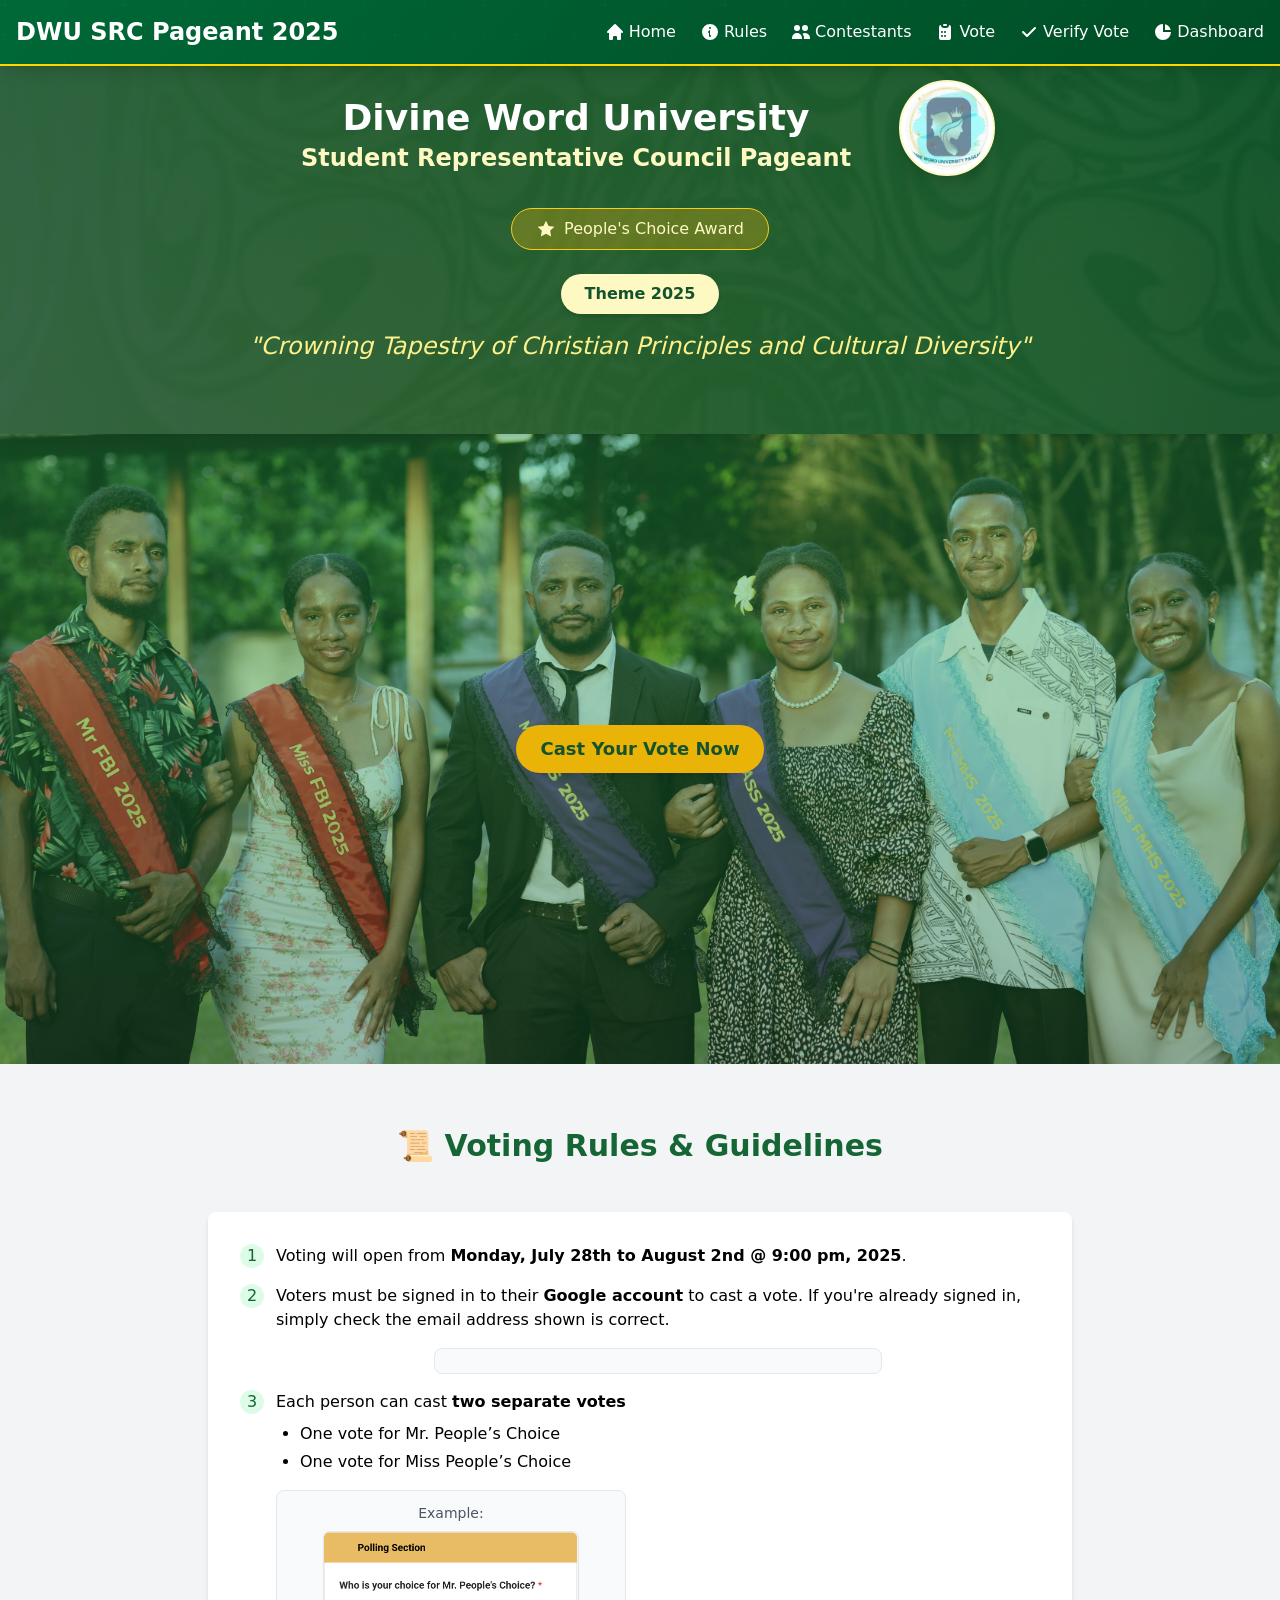
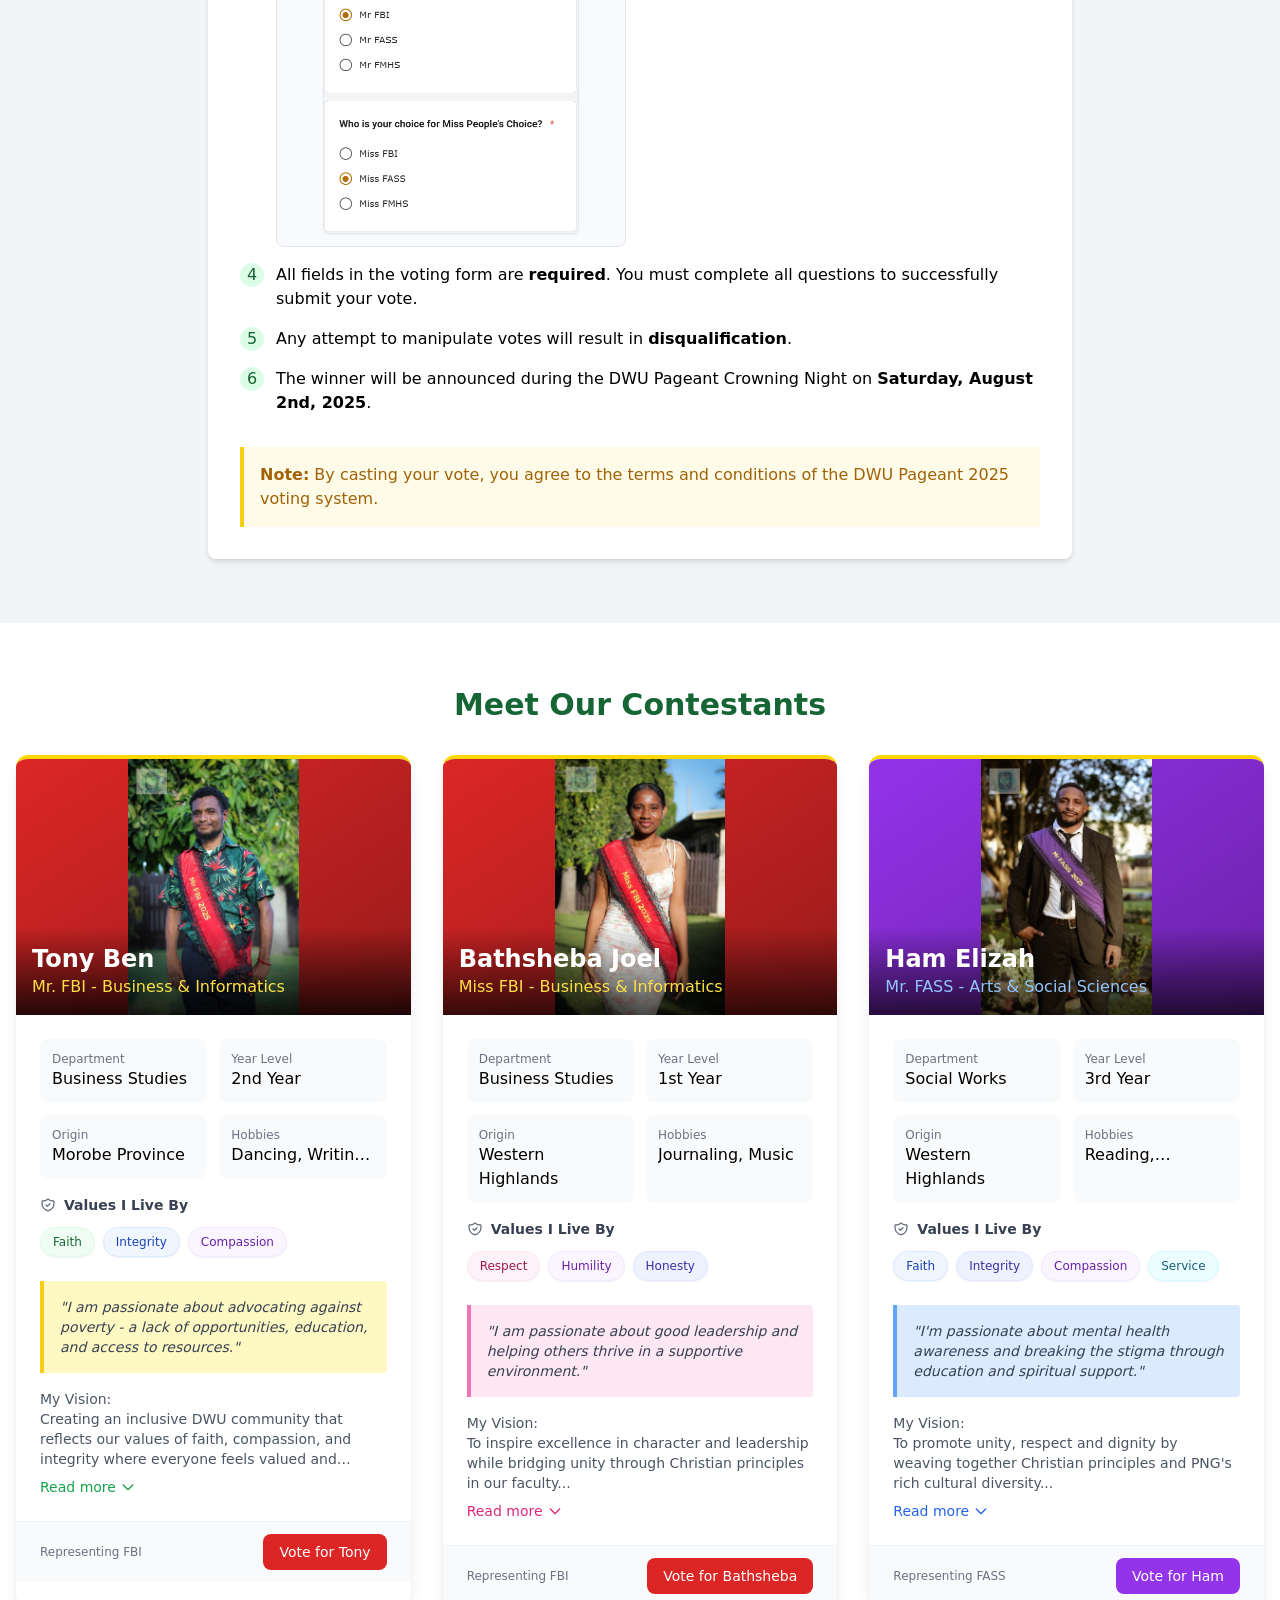
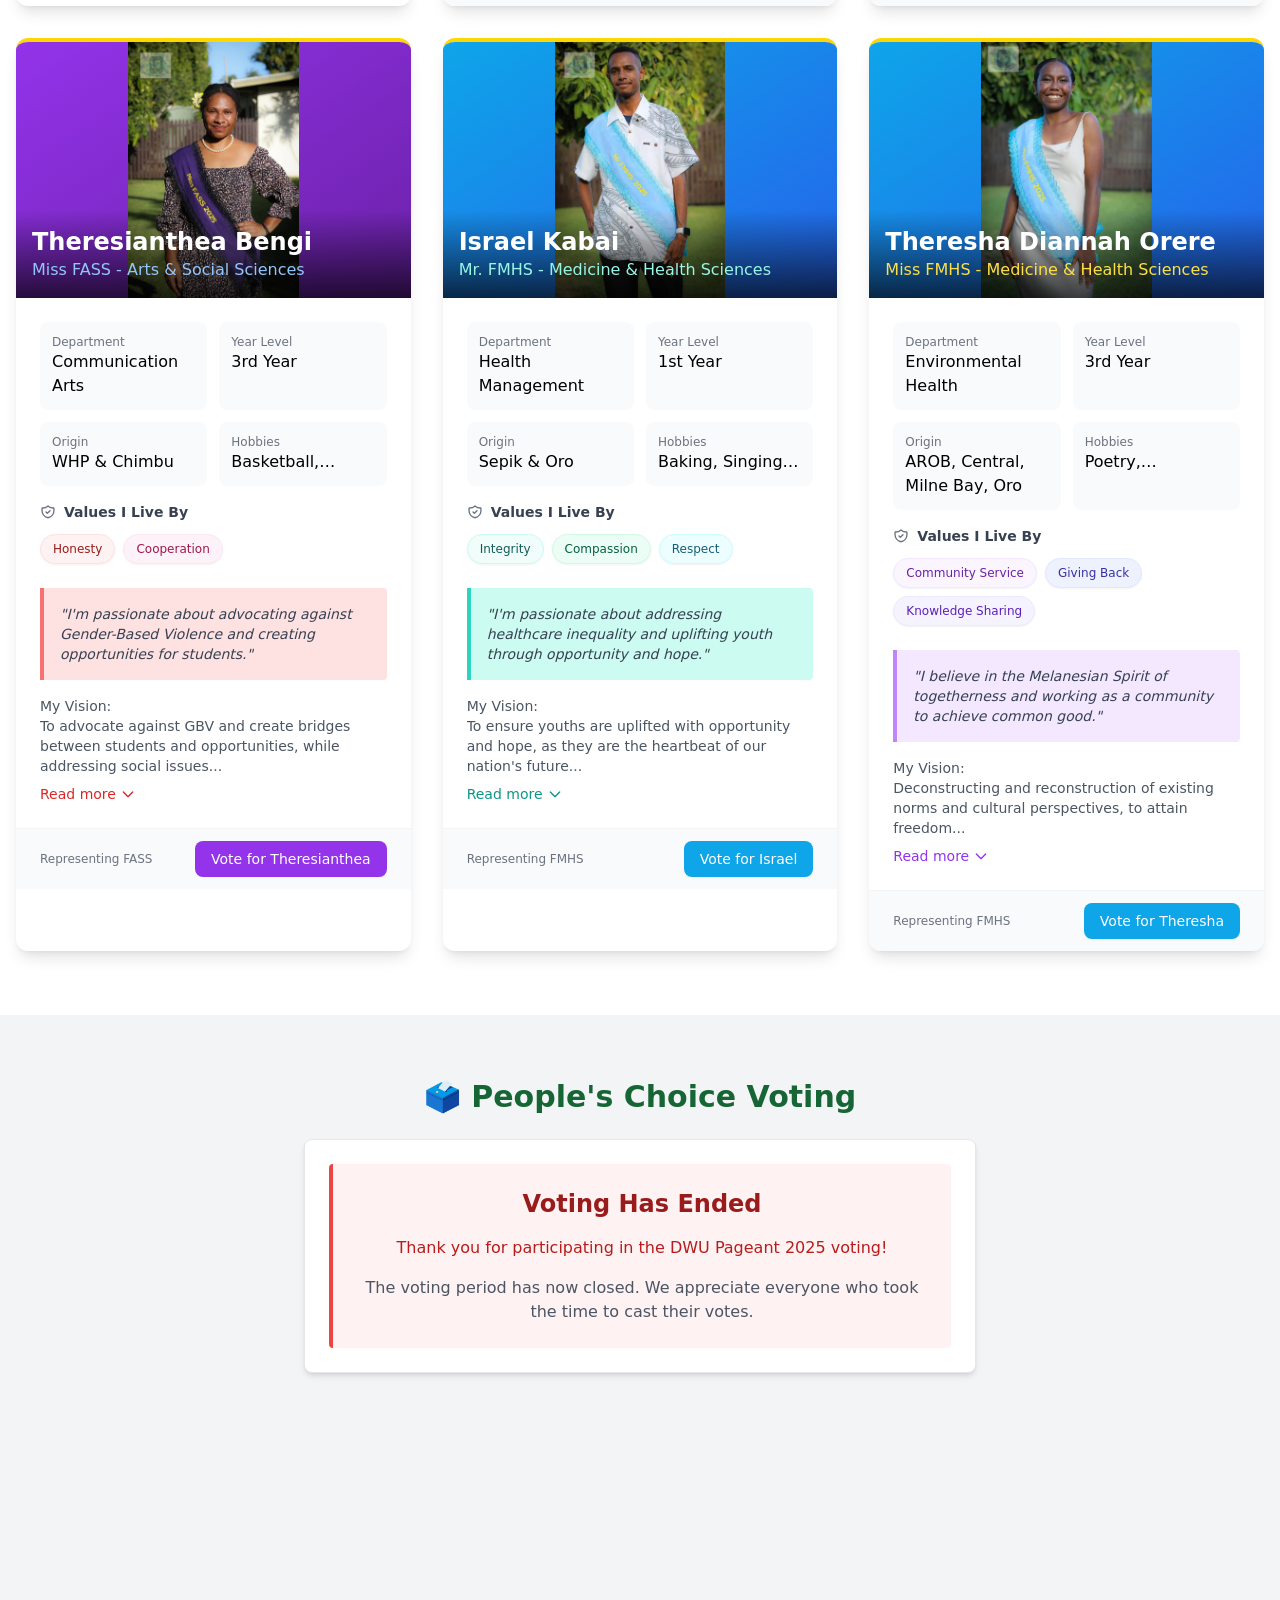
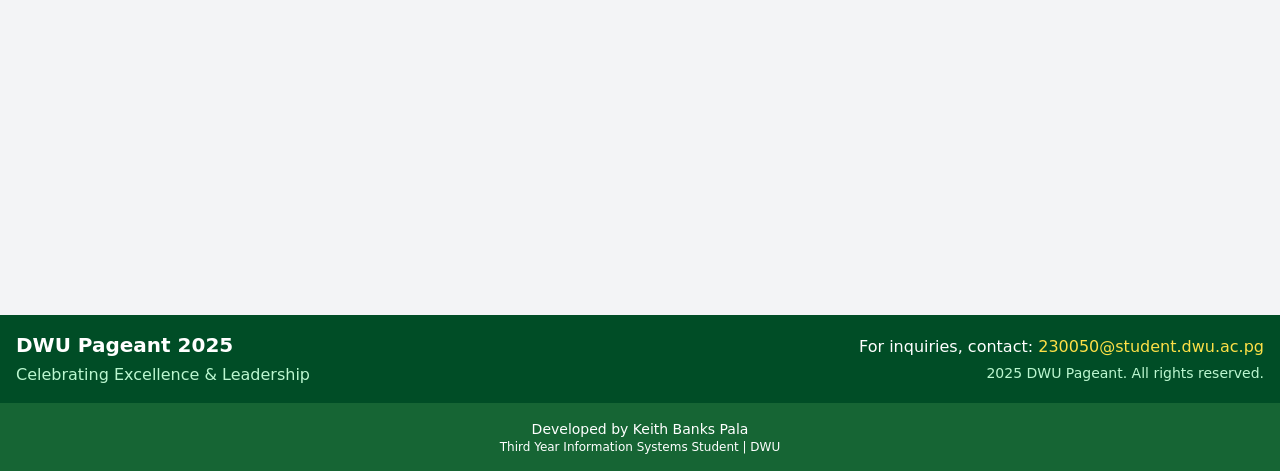
==== index.html @ 2fc442d4 "Intial Commit" ====
<!DOCTYPE html>
<html lang="en">
<head>
    <meta charset="UTF-8">
    <meta name="viewport" content="width=device-width, initial-scale=1.0">
    <title>DWU Pageant 2025 - People's Choice Voting</title>
    <script src="./css/style.css"></script>

    <style>
        :root {
            --dwu-green: #006837;
            --dwu-gold: #FFD700;
            --dwu-light-gold: #FFF9C4;
            --dwu-dark-green: #004d26;
        }
        html {
            scroll-behavior: smooth;
            scroll-padding-top: 5rem;
        }
        section {
            min-height: 100vh;
            padding-top: 5rem;
        }
        .contestant-card {
            border-top: 4px solid var(--dwu-gold);
            transition: transform 0.3s ease, box-shadow 0.3s ease;
        }

        .slide {
            position: absolute;
            top: 50%;
            left: 50%;
            transform: translate(-50%, -50%);
            min-width: 100%;
            min-height: 100%;
            width: auto;
            height: auto;
            background-size: contain;
            background-position: center center;
            background-repeat: no-repeat;
            opacity: 0;
            transition: opacity 1.5s ease-in-out;
            background-color: #000; /* Fallback color */
        }
        
        .slide.active {
            opacity: 1;
        }
        
        /* Contestant card styles */
        .contestant-card {
            transition: transform 0.3s ease, box-shadow 0.3s ease;
        }

        .line-clamp-3 {
            display: -webkit-box;
            -webkit-line-clamp: 3;
            -webkit-box-orient: vertical;
            overflow: hidden;
        }
        .read-more {
            color: #1a5f7a;
            font-weight: 500;
            cursor: pointer;
            display: inline-flex;
            align-items: center;
            margin-top: 0.5rem;
        }
        .read-more:hover {
            text-decoration: underline;
        }
        .read-more svg {
            margin-left: 0.25rem;
            transition: transform 0.3s ease;
        }
        .read-more.expanded svg {
            transform: rotate(180deg);
        }
        
        /* Responsive image styles */
        .contestant-image-container {
            height: 0;
            padding-bottom: 100%; /* Makes it square by default */
            position: relative;
            overflow: hidden;
        }
        
        .contestant-image {
            position: absolute;
            top: 0;
            left: 0;
            width: 100%;
            height: 100%;
            object-fit: cover;
            object-position: center top;
            transition: transform 0.3s ease;
            outline: none !important;
            -webkit-tap-highlight-color: transparent;
        }
        
        .contestant-image:focus {
            outline: none !important;
            box-shadow: none !important;
        }
        
        /* Adjust grid for mobile */
        @media (max-width: 767px) {
            .contestant-card {
                margin: 0 auto;
                max-width: 100%;
            }
            .contestant-image-container {
                padding-bottom: 120%; /* Slightly taller aspect ratio for mobile */
            }
        }
    </style>
</head>
<body class="font-sans bg-gradient-to-b from-gray-50 to-gray-100">

    <!-- Navigation Bar -->
    <nav class="text-white p-4 fixed w-full z-20 top-0 shadow-lg border-b-2 border-[#FFD700]" style="background: linear-gradient(135deg, #006837 0%, #004d26 100%);">
        <div class="absolute inset-0 opacity-5" style="background-image: url('data:image/svg+xml,%3Csvg width=\'60\' height=\'60\' viewBox=\'0 0 60 60\' xmlns=\'http://www.w3.org/2000/svg\'%3E%3Cg fill=\'%23ffffff\' fill-opacity=\'0.2\' fill-rule=\'evenodd\'%3E%3Cpath d=\'M36 34v-4h-2v4h-4v2h4v4h2v-4h4v-2H36zM6 34v-4H4v4H0v2h4v4h2v-4h4v-2H6zM6 4V0H4v4H0v2h4v4h2V6h4V4H6z\'/%3E%3C/g%3E%3C/svg%3E');"></div>
        <div class="container mx-auto flex justify-between items-center relative">
            <h1 class="text-2xl font-bold">DWU SRC Pageant 2025</h1>
            <ul class="hidden md:flex space-x-6 text-white">
                <li>
                    <a href="#home" class="flex items-center hover:text-yellow-300 transition duration-300">
                        <svg xmlns="http://www.w3.org/2000/svg" class="h-5 w-5 mr-1" viewBox="0 0 20 20" fill="currentColor">
                            <path d="M10.707 2.293a1 1 0 00-1.414 0l-7 7a1 1 0 001.414 1.414L4 10.414V17a1 1 0 001 1h2a1 1 0 001-1v-2a1 1 0 011-1h2a1 1 0 011 1v2a1 1 0 001 1h2a1 1 0 001-1v-6.586l.293.293a1 1 0 001.414-1.414l-7-7z" />
                        </svg>
                        Home
                    </a>
                </li>
                <li>
                    <a href="#rules" class="flex items-center hover:text-yellow-300 transition duration-300">
                        <svg xmlns="http://www.w3.org/2000/svg" class="h-5 w-5 mr-1" viewBox="0 0 20 20" fill="currentColor">
                            <path fill-rule="evenodd" d="M18 10a8 8 0 11-16 0 8 8 0 0116 0zm-7-4a1 1 0 11-2 0 1 1 0 012 0zM9 9a1 1 0 000 2v3a1 1 0 001 1h.01a1 1 0 100-2H10V9a1 1 0 00-1-1z" clip-rule="evenodd" />
                        </svg>
                        Rules
                    </a>
                </li>
                <li>
                    <a href="#contestants" class="flex items-center hover:text-yellow-300 transition duration-300">
                        <svg xmlns="http://www.w3.org/2000/svg" class="h-5 w-5 mr-1" viewBox="0 0 20 20" fill="currentColor">
                            <path d="M9 6a3 3 0 11-6 0 3 3 0 016 0zM17 6a3 3 0 11-6 0 3 3 0 016 0zM12.93 17c.046-.327.07-.66.07-1a6.97 6.97 0 00-1.5-4.33A5 5 0 0119 16v1h-6.07zM6 11a5 5 0 015 5v1H1v-1a5 5 0 015-5z" />
                        </svg>
                        Contestants
                    </a>
                </li>
                <li>
                    <a href="#vote" class="flex items-center hover:text-yellow-300 transition duration-300">
                        <svg xmlns="http://www.w3.org/2000/svg" class="h-5 w-5 mr-1" viewBox="0 0 20 20" fill="currentColor">
                            <path d="M9 2a1 1 0 000 2h2a1 1 0 100-2H9z" />
                            <path fill-rule="evenodd" d="M4 5a2 2 0 012-2 3 3 0 003 3h2a3 3 0 003-3 2 2 0 012 2v11a2 2 0 01-2 2H6a2 2 0 01-2-2V5zm3 4a1 1 0 000 2h.01a1 1 0 100-2H7zm3 0a1 1 0 000 2h.01a1 1 0 100-2H10zm-3 4a1 1 0 100 2h.01a1 1 0 100-2H7zm3 0a1 1 0 100 2h.01a1 1 0 100-2H10z" clip-rule="evenodd" />
                        </svg>
                        Vote
                    </a>
                </li>
                <li>
                    <a class='flex items-center hover:text-yellow-300 transition duration-300' href='verification.html'>
                        <svg xmlns="http://www.w3.org/2000/svg" class="h-5 w-5 mr-1" viewBox="0 0 20 20" fill="currentColor">
                            <path fill-rule="evenodd" d="M16.707 5.293a1 1 0 010 1.414l-8 8a1 1 0 01-1.414 0l-4-4a1 1 0 011.414-1.414L8 12.586l7.293-7.293a1 1 0 011.414 0z" clip-rule="evenodd" />
                        </svg>
                        Verify Vote
                    </a>
                </li>
                <li>
                    <a href="dashboard.html" class="flex items-center hover:text-yellow-300 transition duration-300">
                        <svg xmlns="http://www.w3.org/2000/svg" class="h-5 w-5 mr-1" viewBox="0 0 20 20" fill="currentColor">
                            <path d="M2 10a8 8 0 018-8v8h8a8 8 0 11-16 0z" />
                            <path d="M12 2.252A8.014 8.014 0 0117.748 8H12V2.252z" />
                        </svg>
                        <span class="hidden sm:inline">Dashboard</span>
                    </a>
                </li>
            </ul>
  
            <!-- Mobile menu button -->
            <button class="md:hidden text-2xl z-30" id="mobile-menu-button" aria-label="Toggle menu">☰</button>
        </div>

      </nav>

        <!-- Mobile menu -->
        <div id="mobile-menu" class="md:hidden hidden fixed top-16 left-0 right-0 bg-green-800 py-2 px-4 shadow-lg z-[9999]" style="transform: translateZ(9999px);">
            <ul class="space-y-1.5 text-white">
                <li><a href="#home" class="flex items-center hover:text-white transition duration-300 py-1.5">
                    <svg xmlns="http://www.w3.org/2000/svg" class="h-5 w-5 mr-2" viewBox="0 0 20 20" fill="currentColor">
                        <path d="M10.707 2.293a1 1 0 00-1.414 0l-7 7a1 1 0 001.414 1.414L4 10.414V17a1 1 0 001 1h2a1 1 0 001-1v-2a1 1 0 011-1h2a1 1 0 011 1v2a1 1 0 001 1h2a1 1 0 001-1v-6.586l.293.293a1 1 0 001.414-1.414l-7-7z" />
                    </svg>
                    Home
                </a></li>
                <li><a href="#rules" class="flex items-center hover:text-white transition duration-300 py-1.5">
                    <svg xmlns="http://www.w3.org/2000/svg" class="h-5 w-5 mr-2" viewBox="0 0 20 20" fill="currentColor">
                        <path fill-rule="evenodd" d="M18 10a8 8 0 11-16 0 8 8 0 0116 0zm-7-4a1 1 0 11-2 0 1 1 0 012 0zM9 9a1 1 0 000 2v3a1 1 0 001 1h.01a1 1 0 100-2H10V9a1 1 0 00-1-1z" clip-rule="evenodd" />
                    </svg>
                    Rules
                </a></li>
                <li><a href="#contestants" class="flex items-center hover:text-white transition duration-300 py-1.5">
                    <svg xmlns="http://www.w3.org/2000/svg" class="h-5 w-5 mr-2" viewBox="0 0 20 20" fill="currentColor">
                        <path d="M9 6a3 3 0 11-6 0 3 3 0 016 0zM17 6a3 3 0 11-6 0 3 3 0 016 0zM12.93 17c.046-.327.07-.66.07-1a6.97 6.97 0 00-1.5-4.33A5 5 0 0119 16v1h-6.07zM6 11a5 5 0 015 5v1H1v-1a5 5 0 015-5z" />
                    </svg>
                    Contestants
                </a></li>
                <li><a href="#vote" class="flex items-center hover:text-white transition duration-300 py-1.5">
                    <svg xmlns="http://www.w3.org/2000/svg" class="h-5 w-5 mr-2" viewBox="0 0 20 20" fill="currentColor">
                        <path d="M9 2a1 1 0 000 2h2a1 1 0 100-2H9z" />
                        <path fill-rule="evenodd" d="M4 5a2 2 0 012-2 3 3 0 003 3h2a3 3 0 003-3 2 2 0 012 2v11a2 2 0 01-2 2H6a2 2 0 01-2-2V5zm3 4a1 1 0 000 2h.01a1 1 0 100-2H7zm3 0a1 1 0 000 2h.01a1 1 0 100-2H10zm-3 4a1 1 0 100 2h.01a1 1 0 100-2H7zm3 0a1 1 0 100 2h.01a1 1 0 100-2H10z" clip-rule="evenodd" />
                    </svg>
                    Vote
                </a></li>
                <li><a href="verification.html" class="flex items-center hover:text-white transition duration-300 py-1.5">
                    <svg xmlns="http://www.w3.org/2000/svg" class="h-5 w-5 mr-2" viewBox="0 0 20 20" fill="currentColor">
                        <path fill-rule="evenodd" d="M16.707 5.293a1 1 0 010 1.414l-8 8a1 1 0 01-1.414 0l-4-4a1 1 0 011.414-1.414L8 12.586l7.293-7.293a1 1 0 011.414 0z" clip-rule="evenodd" />
                    </svg>
                    Verify Vote
                </a></li>
                <li><a href="dashboard.html" class="flex items-center hover:text-white transition duration-300 py-1.5">
                    <svg xmlns="http://www.w3.org/2000/svg" class="h-5 w-5 mr-2" viewBox="0 0 20 20" fill="currentColor">
                        <path d="M2 10a8 8 0 018-8v8h8a8 8 0 11-16 0z" />
                        <path d="M12 2.252A8.014 8.014 0 0117.748 8H12V2.252z" />
                    </svg>
                    Live Dashboard
                </a></li>
            </ul>
        </div>
    </nav>

    <!-- Pageant Header with Background Image -->
    <div class="relative bg-cover bg-center text-white pt-16 pb-10 md:pt-20 md:pb-12 shadow-lg overflow-hidden" style="background-image: linear-gradient(rgba(0, 60, 30, 0.7), rgba(0, 40, 20, 0.6)), url('media/background.jpg'); background-size: cover; background-position: center center; background-attachment: fixed;">
        <div class="absolute inset-0 bg-green-900/40 z-0"></div>
        <div class="container mx-auto px-6 relative z-10">
            <!-- Logos and Header Content -->
            <div class="flex flex-col items-center">
                <!-- Logos and Title Row -->
                <div class="flex items-center justify-center w-full max-w-5xl mx-auto mb-8 space-x-4 md:space-x-8">
                   
                    
                    <!-- Main Title -->
                    <div class="text-center px-4 mt-4">
                        <h1 class="text-2xl md:text-3xl lg:text-4xl font-bold text-white leading-tight">Divine Word University</h1>
                        <h2 class="text-lg md:text-xl lg:text-2xl font-semibold text-yellow-100 mt-1">Student Representative Council Pageant</h2>
                    </div>
                    
                    <!-- DWU School Logo- Right -->
                    <div class="flex-shrink-0">
                        <div class="relative h-20 w-20 md:h-24 md:w-24 rounded-full bg-white p-1 shadow-lg border-2 border-yellow-100">
                            <img src="media/src-logo.jpg" alt="SRC Logo" class="h-full w-full rounded-full object-cover">
                        </div>
                    </div>
                </div>
                    
                    <!-- SRC Logo- Logo -->
                    <div class="mb-6">
                        <div class="inline-flex items-center bg-yellow-500 bg-opacity-30 border border-yellow-400 text-yellow-100 px-6 py-2 rounded-full text-sm md:text-base font-medium transform transition-transform hover:scale-105">
                            <svg xmlns="http://www.w3.org/2000/svg" class="h-5 w-5 mr-2" fill="currentColor" viewBox="0 0 24 24">
                                <path d="M12 2l3.09 6.26L22 9.27l-5 4.87 1.18 6.88L12 17.77l-6.18 3.25L7 14.14 2 9.27l6.91-1.01L12 2z"/>
                            </svg>
                            People's Choice Award
                        </div>
                    </div>
                    
                    <!-- Theme Section -->
                    <div class="mb-6 text-center">
                        <span class="inline-flex items-center justify-center bg-yellow-100 text-green-900 px-6 py-2 rounded-full text-sm md:text-base font-semibold shadow-md transform transition-transform hover:scale-105">
                            Theme 2025
                        </span>
                        <p class="text-xl md:text-2xl font-medium italic text-yellow-200 mt-4 px-4">
                            "Crowning Tapestry of Christian Principles and Cultural Diversity"
                        </p>
                    </div>
                    
            
                </div>
            </div>
            </div> <!-- Close the text-center div -->
        </div>
    </div>

    <!-- Home Section with Slideshow Background -->
    <section id="home" class="relative flex items-center justify-center text-center p-6 min-h-[60vh] md:min-h-[70vh] mt-0 w-full">
        <!-- Slideshow Container -->
        <div class="absolute inset-0 w-full h-full -z-10">
            <div class="slideshow-container w-full h-full">
                <!-- Slides -->
                <div class="slide active" style="background-image: url('media/dwu-pageant-2025.jpg'); background-size: cover; background-position: center 40%; background-repeat: no-repeat; width: 100%; height: 100%; object-fit: cover;"></div>
                <!-- Overlay -->
                <div class="absolute inset-0 bg-gradient-to-b from-green-600/40 to-green-800/40"></div>
            </div>
        </div>

        <!-- Content -->
        <div class="relative z-10 max-w-4xl mx-auto text-white">
            <a href="#vote" class="inline-block bg-yellow-500 hover:bg-yellow-600 text-green-900 font-bold py-2.5 px-6 rounded-full text-base md:text-lg transition-all transform hover:scale-105 shadow-lg">
                Cast Your Vote Now
            </a>
        </div>
    </section>

        <!-- Rules Section -->
        <section id="rules" class="py-16 bg-gray-100">
            <div class="container mx-auto px-4 max-w-4xl">
                <h2 class="text-3xl font-bold text-center mb-12 text-green-800">📜 Voting Rules & Guidelines</h2>
                <div class="bg-white p-8 rounded-lg shadow-md">
                    <ul class="space-y-4">
                        <li class="flex items-start">
                            <span class="bg-green-100 text-green-800 rounded-full w-6 h-6 flex items-center justify-center flex-shrink-0 mr-3">1</span>
                            <span>Voting will open from <strong>Monday, July 28th to August 2nd @ 9:00 pm, 2025</strong>.</span>
                        </li>
                        <li class="flex items-start">
                            <span class="bg-green-100 text-green-800 rounded-full w-6 h-6 flex items-center justify-center flex-shrink-0 mr-3">2</span>
                            <div>
                                <div>Voters must be signed in to their <strong>Google account</strong> to cast a vote. If you're already signed in, simply check the email address shown is correct.</div>
                                <div class="mt-4 p-3 bg-gray-50 rounded-lg border border-gray-200 max-w-md mx-auto">
                                </div>
                            </div>
                        </li>
                        <li class="flex items-start">
                            <span class="bg-green-100 text-green-800 rounded-full w-6 h-6 flex items-center justify-center flex-shrink-0 mr-3">3</span>
                            <div>
                                <div>Each person can cast <strong>two separate votes</strong>
                                    <ul class="list-disc pl-6 mt-2 space-y-1">
                                       <li>One vote for Mr. People’s Choice</li> 
                                       <li>One vote for Miss People’s Choice</li>
                                    </ul>
                                 
                                    </div>
                                <div class="mt-4 p-3 bg-gray-50 rounded-lg border border-gray-200 max-w-md mx-auto">
                                    <p class="text-sm text-gray-600 mb-2 text-center">Example:</p>
                                    <img src="media/vote.png" alt="Voting Example" class="w-64 h-auto mx-auto rounded-md shadow-sm border border-gray-200">
                                </div>
                            </div>
                        </li>
                        <li class="flex items-start">
                            <span class="bg-green-100 text-green-800 rounded-full w-6 h-6 flex items-center justify-center flex-shrink-0 mr-3">4</span>
                            <span>All fields in the voting form are <strong>required</strong>. You must complete all questions to successfully submit your vote.</span>
                        </li>
                        <li class="flex items-start">
                            <span class="bg-green-100 text-green-800 rounded-full w-6 h-6 flex items-center justify-center flex-shrink-0 mr-3">5</span>
                            <span>Any attempt to manipulate votes will result in <strong>disqualification</strong>.</span>
                        </li>
                        <li class="flex items-start">
                            <span class="bg-green-100 text-green-800 rounded-full w-6 h-6 flex items-center justify-center flex-shrink-0 mr-3">6</span>
                            <span>The winner will be announced during the DWU Pageant Crowning Night on <strong>Saturday, August 2nd, 2025</strong>.</span>
                        </li>
                    </ul>
                    <div class="mt-8 p-4 bg-yellow-50 border-l-4 border-yellow-400">
                        <p class="text-yellow-700">
                            <strong>Note:</strong> By casting your vote, you agree to the terms and conditions of the DWU Pageant 2025 voting system.
                        </p>
                    </div>
                </div>
            </div>
        </section>

    <!-- Contestants Section -->
    <section id="contestants" class="py-16 bg-white">
        <div class="container mx-auto px-4">
            <h2 class="text-3xl font-bold text-center mb-8 text-green-800">Meet Our Contestants</h2>

            <div class="grid grid-cols-1 md:grid-cols-2 lg:grid-cols-3 gap-8">

                <!-- Contestant Card 1 - Tony Ben -->
                <div class="contestant-card bg-white rounded-xl shadow-lg overflow-hidden hover:shadow-xl transition-shadow duration-300">
                    <!-- Header with Name and Title -->
                    <div class="relative">
                        <div class="h-64 w-full overflow-hidden bg-gradient-to-br from-red-600 to-red-800">
                            <div class="h-full w-full flex items-center justify-center">
                                <img src="media/Mr_FBI.jpg" alt="Tony Ben" class="max-h-full max-w-full object-contain">
                            </div>
                        </div>
                        <div class="absolute bottom-0 left-0 right-0 bg-gradient-to-t from-black/80 to-transparent p-4">
                            <h3 class="text-2xl font-bold text-white">Tony Ben</h3>
                            <p class="text-yellow-300 font-medium drop-shadow-md">Mr. FBI - Business & Informatics</p>
                        </div>
                    </div>
                    
                    <!-- Main Content -->
                    <div class="p-6">
                        <!-- Personal Info Grid -->
                        <div class="grid grid-cols-2 gap-3 mb-4">
                            <div class="bg-gray-50 p-3 rounded-lg">
                                <p class="text-xs text-gray-500 font-medium">Department</p>
                                <p class="font-medium">Business Studies</p>
                            </div>
                            <div class="bg-gray-50 p-3 rounded-lg">
                                <p class="text-xs text-gray-500 font-medium">Year Level</p>
                                <p class="font-medium">2nd Year</p>
                            </div>
                            <div class="bg-gray-50 p-3 rounded-lg">
                                <p class="text-xs text-gray-500 font-medium">Origin</p>
                                <p class="font-medium">Morobe Province</p>
                            </div>
                            <div class="bg-gray-50 p-3 rounded-lg">
                                <p class="text-xs text-gray-500 font-medium">Hobbies</p>
                                <p class="font-medium line-clamp-1" title="Dancing, writing poems and songs, playing soccer">Dancing, Writing, Soccer</p>
                            </div>
                        </div>

                        <!-- Values -->
                        <div class="mb-6">
                            <h4 class="text-sm font-bold text-gray-700 mb-3 flex items-center">
                                <svg class="w-4 h-4 mr-2 text-gray-500" fill="none" stroke="currentColor" viewBox="0 0 24 24" xmlns="http://www.w3.org/2000/svg">
                                    <path stroke-linecap="round" stroke-linejoin="round" stroke-width="2" d="M9 12l2 2 4-4m5.618-4.016A11.955 11.955 0 0112 2.944a11.955 11.955 0 01-8.618 3.04A12.02 12.02 0 003 9c0 5.591 3.824 10.29 9 11.622 5.176-1.332 9-6.03 9-11.622 0-1.042-.133-2.052-.382-3.016z"></path>
                                </svg>
                                Values I Live By
                            </h4>
                            <div class="flex flex-wrap gap-2">
                                <span class="px-3 py-1.5 bg-green-50 text-green-800 text-xs font-medium rounded-full border border-green-100 shadow-sm">
                                    Faith
                                </span>
                                <span class="px-3 py-1.5 bg-blue-50 text-blue-800 text-xs font-medium rounded-full border border-blue-100 shadow-sm">
                                    Integrity
                                </span>
                                <span class="px-3 py-1.5 bg-purple-50 text-purple-800 text-xs font-medium rounded-full border border-purple-100 shadow-sm">
                                    Compassion
                                </span>
                            </div>
                        </div>

                        <!-- Passion Statement -->
                        <div class="bg-yellow-100 border-l-4 border-yellow-400 p-4 mb-4 rounded-r">
                            <p class="text-sm text-gray-700 italic">
                                "I am passionate about advocating against poverty - a lack of opportunities, education, and access to resources."
                            </p>
                        </div>

                        <!-- Vision with Read More -->
                        <div class="relative">
                            <div id="vision-text" class="text-sm text-gray-600 mb-2">
                                <p class="font-medium">My Vision:</p>
                                <p id="vision-short" class="line-clamp-3">
                                    Creating an inclusive DWU community that reflects our values of faith, compassion, and integrity where everyone feels valued and heard...
                                </p>
                                <div id="vision-full" class="hidden mt-2 space-y-4">
                                    <p>I aim to create a campus that reflects our values of faith, compassion, and integrity. I want to create an inclusive community where everyone feels valued and heard.</p>
                                    <p>By fostering strong connections and supporting one another, we can inspire each other to pursue our passions while upholding our shared values.</p>
                                    <p>Together, we can build a caring and uplifting environment at Divine Word University.</p>
                                    
                                    <div class="bg-blue-50 border-l-4 border-blue-400 p-4 rounded-r mt-4">
                                        <h4 class="font-semibold text-blue-800 mb-2">My Passion</h4>
                                        <p class="text-blue-700">I am passionate about advocating against poverty, which is a current social issue. I believe that poverty is not just a lack of money but also a lack of opportunities, education, and access to resources.</p>
                                    </div>
                                    
                                    <div class="bg-green-50 border-l-4 border-green-400 p-4 rounded-r">
                                        <h4 class="font-semibold text-green-800 mb-2">Why I'm Contesting</h4>
                                        <p class="text-green-700">I am contesting for this pageant because my faculty believes in my potential and has encouraged me to take on this challenge. Their trust inspires me to showcase my talents and represent my faculty with confidence and integrity.</p>
                                    </div>
                                </div>
                            </div>
                            <button id="read-more-btn" class="text-green-600 hover:text-green-800 text-sm font-medium flex items-center" onclick="toggleVision()">
                                <span id="read-more-text">Read more</span>
                                <svg id="read-more-arrow" class="w-4 h-4 ml-1 transform transition-transform" fill="none" stroke="currentColor" viewBox="0 0 24 24" xmlns="http://www.w3.org/2000/svg">
                                    <path stroke-linecap="round" stroke-linejoin="round" stroke-width="2" d="M19 9l-7 7-7-7"></path>
                                </svg>
                            </button>
                        </div>
                        
                        <script>
                        function toggleVision(contestant) {
                            const fullText = document.getElementById(`vision-full${contestant ? '-' + contestant : ''}`);
                            const shortText = document.getElementById(`vision-short${contestant ? '-' + contestant : ''}`);
                            const btnText = document.getElementById(`read-more-text${contestant ? '-' + contestant : ''}`);
                            const arrow = document.getElementById(`read-more-arrow${contestant ? '-' + contestant : ''}`);
                            
                            if (fullText.classList.contains('hidden')) {
                                fullText.classList.remove('hidden');
                                if (shortText) shortText.classList.add('hidden');
                                if (btnText) btnText.textContent = 'Read less';
                                if (arrow) arrow.classList.add('rotate-180');
                            } else {
                                fullText.classList.add('hidden');
                                if (shortText) shortText.classList.remove('hidden');
                                if (btnText) btnText.textContent = 'Read more';
                                if (arrow) arrow.classList.remove('rotate-180');
                            }
                        }
                        
                        // Function to toggle vision text visibility
                        </script>
                    </div>

                    <!-- Footer -->
                    <div class="border-t border-gray-100 px-6 py-3 bg-gray-50">
                        <div class="flex justify-between items-center">
                            <span class="text-xs text-gray-500">Representing FBI</span>
                            <a href="#vote" class="text-white bg-red-600 hover:bg-red-700 focus:ring-4 focus:ring-red-300 font-medium rounded-lg text-sm px-4 py-2 text-center transition-colors">
                                Vote for Tony
                            </a>
                        </div>
                    </div>
                </div>

                <!-- Contestant Card 2 - Bathsheba Joel -->
                <div class="contestant-card bg-white rounded-xl shadow-lg overflow-hidden hover:shadow-xl transition-shadow duration-300">
                    <!-- Header with Name and Title -->
                    <div class="relative">
                        <div class="h-64 w-full overflow-hidden bg-gradient-to-br from-red-600 to-red-800">
                            <div class="h-full w-full flex items-center justify-center">
                                <img src="media/Miss_FBI.jpg" alt="Bathsheba Joel" class="max-h-full max-w-full object-contain">
                            </div>
                        </div>
                        <div class="absolute bottom-0 left-0 right-0 bg-gradient-to-t from-black/70 to-transparent p-4">
                            <h3 class="text-2xl font-bold text-white">Bathsheba Joel</h3>
                            <p class="text-yellow-300 font-medium">Miss FBI - Business & Informatics</p>
                        </div>
                    </div>
                    
                    <!-- Main Content -->
                    <div class="p-6">
                        <!-- Personal Info Grid -->
                        <div class="grid grid-cols-2 gap-3 mb-4">
                            <div class="bg-gray-50 p-3 rounded-lg">
                                <p class="text-xs text-gray-500 font-medium">Department</p>
                                <p class="font-medium">Business Studies</p>
                            </div>
                            <div class="bg-gray-50 p-3 rounded-lg">
                                <p class="text-xs text-gray-500 font-medium">Year Level</p>
                                <p class="font-medium">1st Year</p>
                            </div>
                            <div class="bg-gray-50 p-3 rounded-lg">
                                <p class="text-xs text-gray-500 font-medium">Origin</p>
                                <p class="font-medium">Western Highlands</p>
                            </div>
                            <div class="bg-gray-50 p-3 rounded-lg">
                                <p class="text-xs text-gray-500 font-medium">Hobbies</p>
                                <p class="font-medium line-clamp-1" title="Journaling and listening to music">Journaling, Music</p>
                            </div>
                        </div>

                        <!-- Values -->
                        <div class="mb-6">
                            <h4 class="text-sm font-bold text-gray-700 mb-3 flex items-center">
                                <svg class="w-4 h-4 mr-2 text-gray-500" fill="none" stroke="currentColor" viewBox="0 0 24 24" xmlns="http://www.w3.org/2000/svg">
                                    <path stroke-linecap="round" stroke-linejoin="round" stroke-width="2" d="M9 12l2 2 4-4m5.618-4.016A11.955 11.955 0 0112 2.944a11.955 11.955 0 01-8.618 3.04A12.02 12.02 0 003 9c0 5.591 3.824 10.29 9 11.622 5.176-1.332 9-6.03 9-11.622 0-1.042-.133-2.052-.382-3.016z"></path>
                                </svg>
                                Values I Live By
                            </h4>
                            <div class="flex flex-wrap gap-2">
                                <span class="px-3 py-1.5 bg-pink-50 text-pink-800 text-xs font-medium rounded-full border border-pink-100 shadow-sm">
                                    Respect
                                </span>
                                <span class="px-3 py-1.5 bg-purple-50 text-purple-800 text-xs font-medium rounded-full border border-purple-100 shadow-sm">
                                    Humility
                                </span>
                                <span class="px-3 py-1.5 bg-indigo-50 text-indigo-800 text-xs font-medium rounded-full border border-indigo-100 shadow-sm">
                                    Honesty
                                </span>
                            </div>
                        </div>

                        <!-- Passion Statement -->
                        <div class="bg-pink-100 border-l-4 border-pink-400 p-4 mb-4 rounded-r">
                            <p class="text-sm text-gray-700 italic">
                                "I am passionate about good leadership and helping others thrive in a supportive environment."
                            </p>
                        </div>

                        <!-- Vision with Read More -->
                        <div class="relative">
                            <div id="vision-text-bathsheba" class="text-sm text-gray-600 mb-2">
                                <p class="font-medium">My Vision:</p>
                                <p id="vision-short-bathsheba" class="line-clamp-3">
                                    To inspire excellence in character and leadership while bridging unity through Christian principles in our faculty...
                                </p>
                                <div id="vision-full-bathsheba" class="hidden mt-2 space-y-4">
                                    <p>My vision is to bring positive change in my faculty. I aim to inspire my fellow course mates to pursue excellence not just academically, but in character and leadership as well.</p>
                                    <p>My goal is to be the bridge to unity where Christian principles are practiced in our daily lives, creating an environment where everyone can grow and succeed together.</p>
                                    
                                    <div class="bg-purple-50 border-l-4 border-purple-400 p-4 rounded-r mt-4">
                                        <h4 class="font-semibold text-purple-800 mb-2">My Passion</h4>
                                        <p class="text-purple-700">I am passionate about good leadership and helping others. I strive to make a positive impact by inspiring and motivating others, providing a supporting environment where everyone can thrive.</p>
                                    </div>
                                    
                                    <div class="bg-indigo-50 border-l-4 border-indigo-400 p-4 rounded-r">
                                        <h4 class="font-semibold text-indigo-800 mb-2">Why I'm Contesting</h4>
                                        <p class="text-indigo-700">I believe this pageant is not just about showcasing beauty but about being the voice of those who deserve to be heard. It's an opportunity to represent my community with pride and make positive change through advocacy and leadership.</p>
                                    </div>
                                </div>
                            </div>
                            <button onclick="toggleVision('bathsheba')" class="text-pink-600 hover:text-pink-800 text-sm font-medium flex items-center">
                                <span id="read-more-text-bathsheba">Read more</span>
                                <svg id="read-more-arrow-bathsheba" class="w-4 h-4 ml-1 transform transition-transform" fill="none" stroke="currentColor" viewBox="0 0 24 24" xmlns="http://www.w3.org/2000/svg">
                                    <path stroke-linecap="round" stroke-linejoin="round" stroke-width="2" d="M19 9l-7 7-7-7"></path>
                                </svg>
                            </button>
                        </div>
                    </div>

                    <!-- Footer -->
                    <div class="border-t border-gray-100 px-6 py-3 bg-gray-50">
                        <div class="flex justify-between items-center">
                            <span class="text-xs text-gray-500">Representing FBI</span>
                            <a href="#vote" class="text-white bg-red-600 hover:bg-red-700 focus:ring-4 focus:ring-red-300 font-medium rounded-lg text-sm px-4 py-2 text-center transition-colors">
                                Vote for Bathsheba
                            </a>
                        </div>
                    </div>
                </div>

                <!-- Contestant Card 3 - Ham Elizah -->
                <div class="contestant-card bg-white rounded-xl shadow-lg overflow-hidden hover:shadow-xl transition-shadow duration-300">
                    <!-- Header with Name and Title -->
                    <div class="relative">
                        <div class="h-64 w-full overflow-hidden bg-gradient-to-br from-purple-600 to-purple-800">
                            <div class="h-full w-full flex items-center justify-center">
                                <img src="media/Mr_FASS.jpg" alt="Ham Elizah" class="max-h-full max-w-full object-contain">
                            </div>
                        </div>
                        <div class="absolute bottom-0 left-0 right-0 bg-gradient-to-t from-black/70 to-transparent p-4">
                            <h3 class="text-2xl font-bold text-white">Ham Elizah</h3>
                            <p class="text-blue-300 font-medium">Mr. FASS - Arts & Social Sciences</p>
                        </div>
                    </div>
                    
                    <!-- Main Content -->
                    <div class="p-6">
                        <!-- Personal Info Grid -->
                        <div class="grid grid-cols-2 gap-3 mb-4">
                            <div class="bg-gray-50 p-3 rounded-lg">
                                <p class="text-xs text-gray-500 font-medium">Department</p>
                                <p class="font-medium">Social Works</p>
                            </div>
                            <div class="bg-gray-50 p-3 rounded-lg">
                                <p class="text-xs text-gray-500 font-medium">Year Level</p>
                                <p class="font-medium">3rd Year</p>
                            </div>
                            <div class="bg-gray-50 p-3 rounded-lg">
                                <p class="text-xs text-gray-500 font-medium">Origin</p>
                                <p class="font-medium">Western Highlands</p>
                            </div>
                            <div class="bg-gray-50 p-3 rounded-lg">
                                <p class="text-xs text-gray-500 font-medium">Hobbies</p>
                                <p class="font-medium line-clamp-1" title="Reading, volunteering, writing, organizing youth events, learning from elders">Reading, Volunteering, Writing</p>
                            </div>
                        </div>

                        <!-- Values -->
                        <div class="mb-6">
                            <h4 class="text-sm font-bold text-gray-700 mb-3 flex items-center">
                                <svg class="w-4 h-4 mr-2 text-gray-500" fill="none" stroke="currentColor" viewBox="0 0 24 24" xmlns="http://www.w3.org/2000/svg">
                                    <path stroke-linecap="round" stroke-linejoin="round" stroke-width="2" d="M9 12l2 2 4-4m5.618-4.016A11.955 11.955 0 0112 2.944a11.955 11.955 0 01-8.618 3.04A12.02 12.02 0 003 9c0 5.591 3.824 10.29 9 11.622 5.176-1.332 9-6.03 9-11.622 0-1.042-.133-2.052-.382-3.016z"></path>
                                </svg>
                                Values I Live By
                            </h4>
                            <div class="flex flex-wrap gap-2">
                                <span class="px-3 py-1.5 bg-blue-50 text-blue-800 text-xs font-medium rounded-full border border-blue-100 shadow-sm">
                                    Faith
                                </span>
                                <span class="px-3 py-1.5 bg-indigo-50 text-indigo-800 text-xs font-medium rounded-full border border-indigo-100 shadow-sm">
                                    Integrity
                                </span>
                                <span class="px-3 py-1.5 bg-purple-50 text-purple-800 text-xs font-medium rounded-full border border-purple-100 shadow-sm">
                                    Compassion
                                </span>
                                <span class="px-3 py-1.5 bg-cyan-50 text-cyan-800 text-xs font-medium rounded-full border border-cyan-100 shadow-sm">
                                    Service
                                </span>
                            </div>
                        </div>

                        <!-- Passion Statement -->
                        <div class="bg-blue-100 border-l-4 border-blue-400 p-4 mb-4 rounded-r">
                            <p class="text-sm text-gray-700 italic">
                                "I'm passionate about mental health awareness and breaking the stigma through education and spiritual support."
                            </p>
                        </div>

                        <!-- Vision with Read More -->
                        <div class="relative">
                            <div id="vision-text-ham" class="text-sm text-gray-600 mb-2">
                                <p class="font-medium">My Vision:</p>
                                <p id="vision-short-ham" class="line-clamp-3">
                                    To promote unity, respect and dignity by weaving together Christian principles and PNG's rich cultural diversity...
                                </p>
                                <div id="vision-full-ham" class="hidden mt-2 space-y-4">
                                    <p>I will use this platform to promote unity, respect and dignity by weaving together Christian principles and the rich cultural diversity of PNG.</p>
                                    
                                    <div class="bg-indigo-50 border-l-4 border-indigo-400 p-4 rounded-r mt-4">
                                        <h4 class="font-semibold text-indigo-800 mb-2">My Passion</h4>
                                        <p class="text-indigo-700">I am passionate about mental health awareness, especially among youths. I would address it by advocating for better resource allocation, supporting community health initiatives, and collaborating with stakeholders to improve service delivery through sustainable systems.</p>
                                    </div>
                                    
                                    <div class="bg-cyan-50 border-l-4 border-cyan-400 p-4 rounded-r">
                                        <h4 class="font-semibold text-cyan-800 mb-2">Why I'm Contesting</h4>
                                        <p class="text-cyan-700">I am contesting for this pageant to boost my confidence, share my values, and represent the importance of cultural and Christian identity in leadership. It's also a great platform to inspire others and amplify voices on issues that matter.</p>
                                    </div>
                                </div>
                            </div>
                            <button onclick="toggleVision('ham')" class="text-blue-600 hover:text-blue-800 text-sm font-medium flex items-center">
                                <span id="read-more-text-ham">Read more</span>
                                <svg id="read-more-arrow-ham" class="w-4 h-4 ml-1 transform transition-transform" fill="none" stroke="currentColor" viewBox="0 0 24 24" xmlns="http://www.w3.org/2000/svg">
                                    <path stroke-linecap="round" stroke-linejoin="round" stroke-width="2" d="M19 9l-7 7-7-7"></path>
                                </svg>
                            </button>
                        </div>
                    </div>

                    <!-- Footer -->
                    <div class="border-t border-gray-100 px-6 py-3 bg-gray-50">
                        <div class="flex justify-between items-center">
                            <span class="text-xs text-gray-500">Representing FASS</span>
                            <a href="#vote" class="text-white bg-purple-600 hover:bg-purple-700 focus:ring-4 focus:ring-purple-300 font-medium rounded-lg text-sm px-4 py-2 text-center transition-colors">
                                Vote for Ham
                            </a>
                        </div>
                    </div>
                </div>

                <!-- Contestant Card 4 - Theresianthea Bengi -->
                <div class="contestant-card bg-white rounded-xl shadow-lg overflow-hidden hover:shadow-xl transition-shadow duration-300">
                    <!-- Header with Name and Title -->
                    <div class="relative">
                        <div class="h-64 w-full overflow-hidden bg-gradient-to-br from-purple-600 to-purple-800">
                            <div class="h-full w-full flex items-center justify-center">
                                <img src="media/Miss_FASS.jpg" alt="Theresianthea Bengi" class="max-h-full max-w-full object-contain">
                            </div>
                        </div>
                        <div class="absolute bottom-0 left-0 right-0 bg-gradient-to-t from-black/70 to-transparent p-4">
                            <h3 class="text-2xl font-bold text-white">Theresianthea Bengi</h3>
                            <p class="text-blue-300 font-medium">Miss FASS - Arts & Social Sciences </p>
                        </div>
                    </div>
                    
                    <!-- Main Content -->
                    <div class="p-6">
                        <!-- Personal Info Grid -->
                        <div class="grid grid-cols-2 gap-3 mb-4">
                            <div class="bg-gray-50 p-3 rounded-lg">
                                <p class="text-xs text-gray-500 font-medium">Department</p>
                                <p class="font-medium">Communication Arts</p>
                            </div>
                            <div class="bg-gray-50 p-3 rounded-lg">
                                <p class="text-xs text-gray-500 font-medium">Year Level</p>
                                <p class="font-medium">3rd Year</p>
                            </div>
                            <div class="bg-gray-50 p-3 rounded-lg">
                                <p class="text-xs text-gray-500 font-medium">Origin</p>
                                <p class="font-medium">WHP & Chimbu</p>
                            </div>
                            <div class="bg-gray-50 p-3 rounded-lg">
                                <p class="text-xs text-gray-500 font-medium">Hobbies</p>
                                <p class="font-medium line-clamp-1" title="Basketball, cooking, organizing">Basketball, Cooking, Organizing</p>
                            </div>
                        </div>

                        <!-- Values -->
                        <div class="mb-6">
                            <h4 class="text-sm font-bold text-gray-700 mb-3 flex items-center">
                                <svg class="w-4 h-4 mr-2 text-gray-500" fill="none" stroke="currentColor" viewBox="0 0 24 24" xmlns="http://www.w3.org/2000/svg">
                                    <path stroke-linecap="round" stroke-linejoin="round" stroke-width="2" d="M9 12l2 2 4-4m5.618-4.016A11.955 11.955 0 0112 2.944a11.955 11.955 0 01-8.618 3.04A12.02 12.02 0 003 9c0 5.591 3.824 10.29 9 11.622 5.176-1.332 9-6.03 9-11.622 0-1.042-.133-2.052-.382-3.016z"></path>
                                </svg>
                                Values I Live By
                            </h4>
                            <div class="flex flex-wrap gap-2">
                                <span class="px-3 py-1.5 bg-red-50 text-red-800 text-xs font-medium rounded-full border border-red-100 shadow-sm">
                                    Honesty
                                </span>
                                <span class="px-3 py-1.5 bg-pink-50 text-pink-800 text-xs font-medium rounded-full border border-pink-100 shadow-sm">
                                    Cooperation
                                </span>
                            </div>
                        </div>

                        <!-- Passion Statement -->
                        <div class="bg-red-100 border-l-4 border-red-400 p-4 mb-4 rounded-r">
                            <p class="text-sm text-gray-700 italic">
                                "I'm passionate about advocating against Gender-Based Violence and creating opportunities for students."
                            </p>
                        </div>

                        <!-- Vision with Read More -->
                        <div class="relative">
                            <div id="vision-text-theresianthea" class="text-sm text-gray-600 mb-2">
                                <p class="font-medium">My Vision:</p>
                                <p id="vision-short-theresianthea" class="line-clamp-3">
                                    To advocate against GBV and create bridges between students and opportunities, while addressing social issues...
                                </p>
                                <div id="vision-full-theresianthea" class="hidden mt-2 space-y-4">
                                    <p>I will use this platform to advocate for GBV against women, and bring more awareness to social issues given that I am under a faculty that truly values and advocates for social aspects of our country.</p>
                                    <p>I would also like to use this platform by creating opportunities as a bridge between students and potential employers and investors.</p>
                                    
                                    <div class="bg-pink-50 border-l-4 border-pink-400 p-4 rounded-r mt-4">
                                        <h4 class="font-semibold text-pink-800 mb-2">My Passion</h4>
                                        <p class="text-pink-700">I am passionate about advocating for Gender Based Violence Against Women. I've experienced and seen victims suffer from this, hence, there is a need to advocate to bring help services to the victims. I would reach out to government and non-government groups or organizations to assist solve this issue.</p>
                                    </div>
                                    
                                    <div class="bg-rose-50 border-l-4 border-rose-400 p-4 rounded-r">
                                        <h4 class="font-semibold text-rose-800 mb-2">Why I'm Contesting</h4>
                                        <p class="text-rose-700">I participated in this pageant mainly to challenge myself in areas such as being a public speaker and to see how far I can go in terms of growing my network and be a catalyst for change in our community. I want to represent my faculty in the best way that I can.</p>
                                    </div>
                                </div>
                            </div>
                            <button onclick="toggleVision('theresianthea')" class="text-red-600 hover:text-red-800 text-sm font-medium flex items-center">
                                <span id="read-more-text-theresianthea">Read more</span>
                                <svg id="read-more-arrow-theresianthea" class="w-4 h-4 ml-1 transform transition-transform" fill="none" stroke="currentColor" viewBox="0 0 24 24" xmlns="http://www.w3.org/2000/svg">
                                    <path stroke-linecap="round" stroke-linejoin="round" stroke-width="2" d="M19 9l-7 7-7-7"></path>
                                </svg>
                            </button>
                        </div>
                    </div>

                    <!-- Footer -->
                    <div class="border-t border-gray-100 px-6 py-3 bg-gray-50">
                        <div class="flex justify-between items-center">
                            <span class="text-xs text-gray-500">Representing FASS</span>
                            <a href="#vote" class="text-white bg-purple-600 hover:bg-purple-700 focus:ring-4 focus:ring-purple-300 font-medium rounded-lg text-sm px-4 py-2 text-center transition-colors">
                                Vote for Theresianthea
                            </a>
                        </div>
                    </div>
                </div>

                <!-- Contestant Card 5 - Israel Kabai -->
                <div class="contestant-card bg-white rounded-xl shadow-lg overflow-hidden hover:shadow-xl transition-shadow duration-300">
                    <!-- Header with Name and Title -->
                    <div class="relative">
                        <div class="h-64 w-full overflow-hidden bg-gradient-to-br from-sky-500 to-blue-600">
                            <div class="h-full w-full flex items-center justify-center">
                                <img src="media/Mr_FMHS.jpg" alt="Israel Kabai" class="max-h-full max-w-full object-contain">
                            </div>
                        </div>
                        <div class="absolute bottom-0 left-0 right-0 bg-gradient-to-t from-black/70 to-transparent p-4">
                            <h3 class="text-2xl font-bold text-white">Israel Kabai</h3>
                            <p class="text-teal-200 font-medium">Mr. FMHS - Medicine & Health Sciences</p>
                        </div>
                    </div>
                    
                    <!-- Main Content -->
                    <div class="p-6">
                        <!-- Personal Info Grid -->
                        <div class="grid grid-cols-2 gap-3 mb-4">
                            <div class="bg-gray-50 p-3 rounded-lg">
                                <p class="text-xs text-gray-500 font-medium">Department</p>
                                <p class="font-medium">Health Management</p>
                            </div>
                            <div class="bg-gray-50 p-3 rounded-lg">
                                <p class="text-xs text-gray-500 font-medium">Year Level</p>
                                <p class="font-medium">1st Year</p>
                            </div>
                            <div class="bg-gray-50 p-3 rounded-lg">
                                <p class="text-xs text-gray-500 font-medium">Origin</p>
                                <p class="font-medium">Sepik & Oro</p>
                            </div>
                            <div class="bg-gray-50 p-3 rounded-lg">
                                <p class="text-xs text-gray-500 font-medium">Hobbies</p>
                                <p class="font-medium line-clamp-1" title="Baking, singing, youth fellowship, learning from elders">Baking, Singing, Fellowship</p>
                            </div>
                        </div>

                        <!-- Values -->
                        <div class="mb-6">
                            <h4 class="text-sm font-bold text-gray-700 mb-3 flex items-center">
                                <svg class="w-4 h-4 mr-2 text-gray-500" fill="none" stroke="currentColor" viewBox="0 0 24 24" xmlns="http://www.w3.org/2000/svg">
                                    <path stroke-linecap="round" stroke-linejoin="round" stroke-width="2" d="M9 12l2 2 4-4m5.618-4.016A11.955 11.955 0 0112 2.944a11.955 11.955 0 01-8.618 3.04A12.02 12.02 0 003 9c0 5.591 3.824 10.29 9 11.622 5.176-1.332 9-6.03 9-11.622 0-1.042-.133-2.052-.382-3.016z"></path>
                                </svg>
                                Values I Live By
                            </h4>
                            <div class="flex flex-wrap gap-2">
                                <span class="px-3 py-1.5 bg-teal-50 text-teal-800 text-xs font-medium rounded-full border border-teal-100 shadow-sm">
                                    Integrity
                                </span>
                                <span class="px-3 py-1.5 bg-emerald-50 text-emerald-800 text-xs font-medium rounded-full border border-emerald-100 shadow-sm">
                                    Compassion
                                </span>
                                <span class="px-3 py-1.5 bg-cyan-50 text-cyan-800 text-xs font-medium rounded-full border border-cyan-100 shadow-sm">
                                    Respect
                                </span>
                            </div>
                        </div>

                        <!-- Passion Statement -->
                        <div class="bg-teal-100 border-l-4 border-teal-400 p-4 mb-4 rounded-r">
                            <p class="text-sm text-gray-700 italic">
                                "I'm passionate about addressing healthcare inequality and uplifting youth through opportunity and hope."
                            </p>
                        </div>

                        <!-- Vision with Read More -->
                        <div class="relative">
                            <div id="vision-text-israel" class="text-sm text-gray-600 mb-2">
                                <p class="font-medium">My Vision:</p>
                                <p id="vision-short-israel" class="line-clamp-3">
                                    To ensure youths are uplifted with opportunity and hope, as they are the heartbeat of our nation's future...
                                </p>
                                <div id="vision-full-israel" class="hidden mt-2 space-y-4">
                                    <p>I believe that youths are the heartbeat of our nation's future. I will lead efforts to ensure they are not left behind, but uplifted with opportunity and hope.</p>
                                    
                                    <div class="bg-emerald-50 border-l-4 border-emerald-400 p-4 rounded-r mt-4">
                                        <h4 class="font-semibold text-emerald-800 mb-2">My Passion</h4>
                                        <p class="text-emerald-700">I am passionate about healthcare inequality, especially in rural areas. I would address it by advocating for better resource allocation, supporting community health initiatives, and collaborating with stakeholders to improve service delivery through sustainable systems.</p>
                                    </div>
                                    
                                    <div class="bg-cyan-50 border-l-4 border-cyan-400 p-4 rounded-r">
                                        <h4 class="font-semibold text-cyan-800 mb-2">Why I'm Contesting</h4>
                                        <p class="text-cyan-700">I am contesting in this pageant to boost my confidence, share my values, and represent the importance of cultural and Christian identity in leadership. It's also a great platform to inspire others and amplify voices on issues that matter.</p>
                                    </div>
                                </div>
                            </div>
                            <button onclick="toggleVision('israel')" class="text-teal-600 hover:text-teal-800 text-sm font-medium flex items-center">
                                <span id="read-more-text-israel">Read more</span>
                                <svg id="read-more-arrow-israel" class="w-4 h-4 ml-1 transform transition-transform" fill="none" stroke="currentColor" viewBox="0 0 24 24" xmlns="http://www.w3.org/2000/svg">
                                    <path stroke-linecap="round" stroke-linejoin="round" stroke-width="2" d="M19 9l-7 7-7-7"></path>
                                </svg>
                            </button>
                        </div>
                    </div>

                    <!-- Footer -->
                    <div class="border-t border-gray-100 px-6 py-3 bg-gray-50">
                        <div class="flex justify-between items-center">
                            <span class="text-xs text-gray-500">Representing FMHS</span>
                            <a href="#vote" class="text-white bg-sky-500 hover:bg-sky-600 focus:ring-4 focus:ring-sky-300 font-medium rounded-lg text-sm px-4 py-2 text-center transition-colors">
                                Vote for Israel
                            </a>
                        </div>
                    </div>
                </div>

                <!-- Contestant Card 6 - Theresha Diannah Orere -->
                <div class="contestant-card bg-white rounded-xl shadow-lg overflow-hidden hover:shadow-xl transition-shadow duration-300">
                    <!-- Header with Name and Title -->
                    <div class="relative">
                        <div class="h-64 w-full overflow-hidden bg-gradient-to-br from-sky-500 to-blue-600">
                            <div class="h-full w-full flex items-center justify-center">
                                <img src="media/Miss_FMHS.jpg" alt="Theresha Diannah Orere" class="max-h-full max-w-full object-contain">
                            </div>
                        </div>
                        <div class="absolute bottom-0 left-0 right-0 bg-gradient-to-t from-black/70 to-transparent p-4">
                            <h3 class="text-2xl font-bold text-white">Theresha Diannah Orere</h3>
                            <p class="text-yellow-300 font-medium">Miss FMHS - Medicine & Health Sciences</p>
                        </div>
                    </div>
                    
                    <!-- Main Content -->
                    <div class="p-6">
                        <!-- Personal Info Grid -->
                        <div class="grid grid-cols-2 gap-3 mb-4">
                            <div class="bg-gray-50 p-3 rounded-lg">
                                <p class="text-xs text-gray-500 font-medium">Department</p>
                                <p class="font-medium">Environmental Health</p>
                            </div>
                            <div class="bg-gray-50 p-3 rounded-lg">
                                <p class="text-xs text-gray-500 font-medium">Year Level</p>
                                <p class="font-medium">3rd Year</p>
                            </div>
                            <div class="bg-gray-50 p-3 rounded-lg">
                                <p class="text-xs text-gray-500 font-medium">Origin</p>
                                <p class="font-medium">AROB, Central, Milne Bay, Oro</p>
                            </div>
                            <div class="bg-gray-50 p-3 rounded-lg">
                                <p class="text-xs text-gray-500 font-medium">Hobbies</p>
                                <p class="font-medium line-clamp-1" title="Poetry, journaling, research">Poetry, Journaling, Research</p>
                            </div>
                        </div>

                        <!-- Values -->
                        <div class="mb-6">
                            <h4 class="text-sm font-bold text-gray-700 mb-3 flex items-center">
                                <svg class="w-4 h-4 mr-2 text-gray-500" fill="none" stroke="currentColor" viewBox="0 0 24 24" xmlns="http://www.w3.org/2000/svg">
                                    <path stroke-linecap="round" stroke-linejoin="round" stroke-width="2" d="M9 12l2 2 4-4m5.618-4.016A11.955 11.955 0 0112 2.944a11.955 11.955 0 01-8.618 3.04A12.02 12.02 0 003 9c0 5.591 3.824 10.29 9 11.622 5.176-1.332 9-6.03 9-11.622 0-1.042-.133-2.052-.382-3.016z"></path>
                                </svg>
                                Values I Live By
                            </h4>
                            <div class="flex flex-wrap gap-2">
                                <span class="px-3 py-1.5 bg-purple-50 text-purple-800 text-xs font-medium rounded-full border border-purple-100 shadow-sm">
                                    Community Service
                                </span>
                                <span class="px-3 py-1.5 bg-indigo-50 text-indigo-800 text-xs font-medium rounded-full border border-indigo-100 shadow-sm">
                                    Giving Back
                                </span>
                                <span class="px-3 py-1.5 bg-violet-50 text-violet-800 text-xs font-medium rounded-full border border-violet-100 shadow-sm">
                                    Knowledge Sharing
                                </span>
                            </div>
                        </div>

                        <!-- Passion Statement -->
                        <div class="bg-purple-100 border-l-4 border-purple-400 p-4 mb-4 rounded-r">
                            <p class="text-sm text-gray-700 italic">
                                "I believe in the Melanesian Spirit of togetherness and working as a community to achieve common good."
                            </p>
                        </div>

                        <!-- Vision with Read More -->
                        <div class="relative">
                            <div id="vision-text-theresha" class="text-sm text-gray-600 mb-2">
                                <p class="font-medium">My Vision:</p>
                                <p id="vision-short-theresha" class="line-clamp-3">
                                    Deconstructing and reconstruction of existing norms and cultural perspectives, to attain freedom...
                                </p>
                                <div id="vision-full-theresha" class="hidden mt-2 space-y-4">
                                    <p>My vision is centered around deconstructing and reconstructing existing norms and cultural perspectives to attain freedom. I believe in preserving our cultural heritage and traditions while moving forward.</p>
                                    
                                    <div class="bg-indigo-50 border-l-4 border-indigo-400 p-4 rounded-r mt-4">
                                        <h4 class="font-semibold text-indigo-800 mb-2">My Passion</h4>
                                        <p class="text-indigo-700">I am passionate about preserving our cultural heritage and the retention of traditions and knowledge passed on from our past. This ensures we remain rooted in our identity and know who we are as a people.</p>
                                    </div>
                                    
                                    <div class="bg-violet-50 border-l-4 border-violet-400 p-4 rounded-r">
                                        <h4 class="font-semibold text-violet-800 mb-2">Why I'm Contesting</h4>
                                        <p class="text-violet-700">I am contesting for this pageant because I believe it provides the platform and exposure needed to be an advocate for people and issues that matter. I want to be the voice for the voiceless and a vessel for positive change. I may not be the brightest or prettiest, but what I do have is a heart to serve others and to bring hope.</p>
                                    </div>
                                </div>
                            </div>
                            <button onclick="toggleVision('theresha')" class="text-purple-600 hover:text-purple-800 text-sm font-medium flex items-center">
                                <span id="read-more-text-theresha">Read more</span>
                                <svg id="read-more-arrow-theresha" class="w-4 h-4 ml-1 transform transition-transform" fill="none" stroke="currentColor" viewBox="0 0 24 24" xmlns="http://www.w3.org/2000/svg">
                                    <path stroke-linecap="round" stroke-linejoin="round" stroke-width="2" d="M19 9l-7 7-7-7"></path>
                                </svg>
                            </button>
                        </div>
                    </div>

                    <!-- Footer -->
                    <div class="border-t border-gray-100 px-6 py-3 bg-gray-50">
                        <div class="flex justify-between items-center">
                            <span class="text-xs text-gray-500">Representing FMHS</span>
                            <a href="#vote" class="text-white bg-sky-500 hover:bg-sky-600 focus:ring-4 focus:ring-sky-300 font-medium rounded-lg text-sm px-4 py-2 text-center transition-colors">
                                Vote for Theresha
                            </a>
                        </div>
                    </div>
                </div>
            </div>
        </div>
    </section>


    <!-- Voting Section -->

    <section id="vote" class="py-16 bg-gray-100">
        <div class="container mx-auto px-4">
            <h2 class="text-3xl font-bold text-center mb-6 text-green-800">🗳️ People's Choice Voting</h2>
            
            <!-- Voting Closed Message -->
            <div class="w-full max-w-2xl mx-auto mb-10 p-6 bg-white rounded-lg shadow-md border border-gray-200 text-center">
                <div class="text-center p-6 bg-red-50 border-l-4 border-red-500 rounded">
                    <h3 class="text-2xl font-semibold text-red-800 mb-4">Voting Has Ended</h3>
                    <p class="text-red-700">Thank you for participating in the DWU Pageant 2025 voting!</p>
                    <p class="text-gray-600 mt-4">The voting period has now closed. We appreciate everyone who took the time to cast their votes.</p>
                </div>
            </div>
        </div>
    </section>


    <!-- Footer -->
    <footer class="bg-[#004d26] text-white py-4">
        <div class="container mx-auto px-4">
            <div class="flex flex-col md:flex-row justify-between items-center">
                <div class="mb-4 md:mb-0">
                    <h3 class="text-xl font-bold">DWU Pageant 2025</h3>
                    <p class="text-green-200 mt-1">Celebrating Excellence & Leadership</p>
                </div>
                <div class="text-center md:text-right">
                    <p>For inquiries, contact: <a href="mailto:230050@student.dwu.ac.pg" class="text-yellow-300 hover:underline">230050@student.dwu.ac.pg</a></p>
                    <p class="mt-1 text-green-200 text-sm"> 2025 DWU Pageant. All rights reserved.</p>
                </div>
            </div>
        </div>
    </footer>

    <script>
        // Countdown Timer
        function updateCountdown() {
            // Set voting start to now to begin voting immediately
            const votingStarts = new Date().getTime();
            const votingEnds = new Date('August 2, 2025 21:00:00').getTime();
            const now = new Date().getTime();
            
            if (now < votingStarts) {
                // Countdown to voting start
                const distance = votingStarts - now;
                const days = Math.floor(distance / (1000 * 60 * 60 * 24));
                const hours = Math.floor((distance % (1000 * 60 * 60 * 24)) / (1000 * 60 * 60));
                const minutes = Math.floor((distance % (1000 * 60 * 60)) / (1000 * 60));
                const seconds = Math.floor((distance % (1000 * 60)) / 1000);

                document.getElementById('days').innerText = days.toString().padStart(2, '0');
                document.getElementById('hours').innerText = hours.toString().padStart(2, '0');
                document.getElementById('minutes').innerText = minutes.toString().padStart(2, '0');
                document.getElementById('seconds').innerText = seconds.toString().padStart(2, '0');
                
                // Update the message
                document.querySelector('.countdown-message').textContent = 'Voting is now open.';
            } else if (now >= votingStarts && now < votingEnds) {
                // Voting is open - show time remaining until voting closes
                const distance = votingEnds - now;
                const days = Math.floor(distance / (1000 * 60 * 60 * 24));
                const hours = Math.floor((distance % (1000 * 60 * 60 * 24)) / (1000 * 60 * 60));
                const minutes = Math.floor((distance % (1000 * 60 * 60)) / (1000 * 60));
                const seconds = Math.floor((distance % (1000 * 60)) / 1000);

                document.getElementById('days').innerText = days.toString().padStart(2, '0');
                document.getElementById('hours').innerText = hours.toString().padStart(2, '0');
                document.getElementById('minutes').innerText = minutes.toString().padStart(2, '0');
                document.getElementById('seconds').innerText = seconds.toString().padStart(2, '0');
                
                // Update the message
                document.querySelector('.countdown-message').textContent = 'Voting closes on August 2, 2025 at 9:00 PM';
                document.querySelector('.countdown-container h3').textContent = 'Voting Closes In:';
            } else {
                // Voting has ended
                clearInterval(countdownInterval);
                document.querySelector('.countdown-container').innerHTML = `
                    <div class="text-center p-6 bg-red-50 border-l-4 border-red-500 rounded">
                        <h3 class="text-xl font-semibold text-red-800 mb-2">Voting Has Ended</h3>
                        <p class="text-red-700">Thank you for participating in the DWU Pageant 2025 voting!</p>
                    </div>`;
            }
        }

        // Wait for the DOM to be fully loaded
        document.addEventListener('DOMContentLoaded', function() {
            // Initialize countdown
            const countdownInterval = setInterval(updateCountdown, 1000);
            updateCountdown(); // Initial call
            
            // Slideshow functionality
            const slides = document.querySelectorAll('.slide');
            let currentSlide = 0;
            
            function nextSlide() {
                if (slides.length > 0) {
                    slides[currentSlide].classList.remove('active');
                    currentSlide = (currentSlide + 1) % slides.length;
                    slides[currentSlide].classList.add('active');
                }
            }
            
            // Start slideshow if we have slides
            if (slides.length > 0) {
                slides[0].classList.add('active');
                setInterval(nextSlide, 5000);
            }
            
            // Mobile menu toggle
            const menuButton = document.getElementById('mobile-menu-button');
            const menu = document.getElementById('mobile-menu');
            
            function toggleMenu() {
                const isHidden = menu.classList.contains('hidden');
                if (isHidden) {
                    // Open menu
                    menu.classList.remove('hidden');
                    menuButton.textContent = '✕';
                } else {
                    // Close menu
                    menu.classList.add('hidden');
                    menuButton.textContent = '☰';
                }
            }
            
            if (menuButton && menu) {
                // Toggle menu on button click
                menuButton.addEventListener('click', function(e) {
                    e.stopPropagation();
                    toggleMenu();
                });
                
                // Close menu when clicking on a link
                menu.querySelectorAll('a').forEach(link => {
                    link.addEventListener('click', function() {
                        menu.classList.add('hidden');
                        menuButton.textContent = '☰';
                    });
                });
                
                // Close menu when clicking outside
                document.addEventListener('click', function(e) {
                    if (!menu.contains(e.target) && !menuButton.contains(e.target)) {
                        menu.classList.add('hidden');
                        menuButton.textContent = '☰';
                    }
                });
                
                // Close on escape key
                document.addEventListener('keydown', function(e) {
                    if (e.key === 'Escape' && !menu.classList.contains('hidden')) {
                        menu.classList.add('hidden');
                        menuButton.textContent = '☰';
                    }
                });
            }
            
            // Back to Top Button
            const backToTopButton = document.getElementById('back-to-top');
            
            function toggleBackToTop() {
                if (window.pageYOffset > 300) {
                    backToTopButton.classList.remove('opacity-0', 'pointer-events-none', 'translate-y-4');
                    backToTopButton.classList.add('opacity-100', 'pointer-events-auto', 'translate-y-0');
                } else {
                    backToTopButton.classList.add('opacity-0', 'pointer-events-none', 'translate-y-4');
                    backToTopButton.classList.remove('opacity-100', 'pointer-events-auto', 'translate-y-0');
                }
            }
            
            // Initial check
            toggleBackToTop();
            window.addEventListener('scroll', toggleBackToTop);

            // Smooth scroll to top
            backToTopButton.addEventListener('click', function(e) {
                e.preventDefault();
                window.scrollTo({
                    top: 0,
                    behavior: 'smooth'
                });
            });
        });
    </script>
    
    <!-- Back to Top Button -->
    <button id="back-to-top" class="fixed bottom-8 right-8 bg-green-600 hover:bg-green-700 text-white p-3 rounded-full shadow-lg transition-all duration-300 opacity-0 pointer-events-none transform translate-y-4 z-50">
        <svg xmlns="http://www.w3.org/2000/svg" class="h-6 w-6" fill="none" viewBox="0 0 24 24" stroke="currentColor">
            <path stroke-linecap="round" stroke-linejoin="round" stroke-width="2" d="M5 15l7-7 7 7" />
        </svg>
    </button>

    <style>
        /* Ensure smooth scrolling for the whole page */
        html {
            scroll-behavior: smooth;
        }
    </style>
       <!-- Footer -->
<footer class="bg-green-800 text-white py-4">
    <div class="container mx-auto px-4">
        <div class="text-center">
            <p class="text-sm">Developed by Keith Banks Pala</p>
            <p class="text-xs"> Third Year Information Systems Student | DWU</p>
        </div>
    </div>
</footer>
</body>

    <!-- Simple Mobile Menu Script -->
    <script>
        document.addEventListener('DOMContentLoaded', function() {
            const menuButton = document.getElementById('mobile-menu-button');
            const menu = document.getElementById('mobile-menu');
            
            if (menuButton && menu) {
                // Toggle menu on button click
                menuButton.addEventListener('click', function(e) {
                    e.stopPropagation();
                    menu.classList.toggle('hidden');
                    menuButton.textContent = menu.classList.contains('hidden') ? '☰' : '✕';
                });
                
                // Close menu when clicking on a link
                menu.querySelectorAll('a').forEach(link => {
                    link.addEventListener('click', function() {
                        menu.classList.add('hidden');
                        menuButton.textContent = '☰';
                    });
                });
                
                // Close menu when clicking outside
                document.addEventListener('click', function(e) {
                    if (!menu.contains(e.target) && !menuButton.contains(e.target)) {
                        menu.classList.add('hidden');
                        menuButton.textContent = '☰';
                    }
                });
                
                // Close on escape key
                document.addEventListener('keydown', function(e) {
                    if (e.key === 'Escape' && !menu.classList.contains('hidden')) {
                        menu.classList.add('hidden');
                        menuButton.textContent = '☰';
                    }
                });
            }
        });
    </script>
</html>
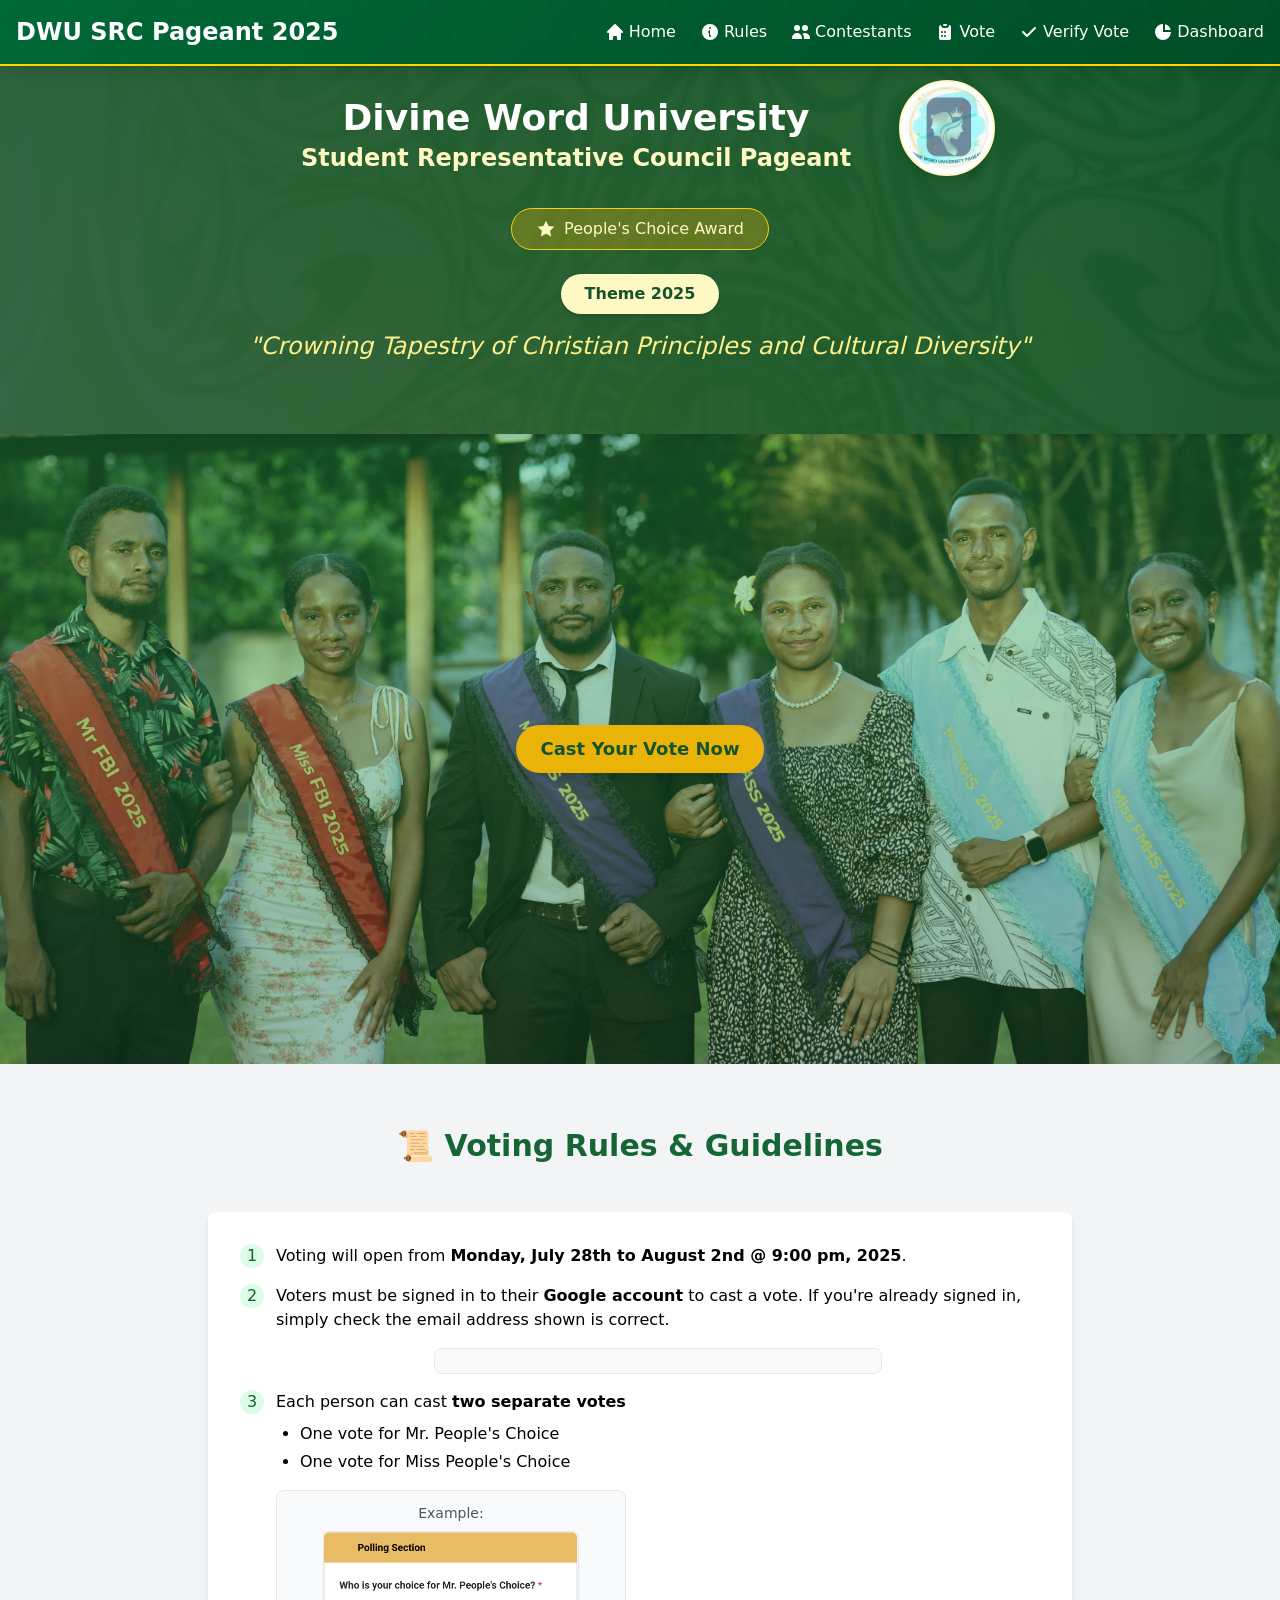
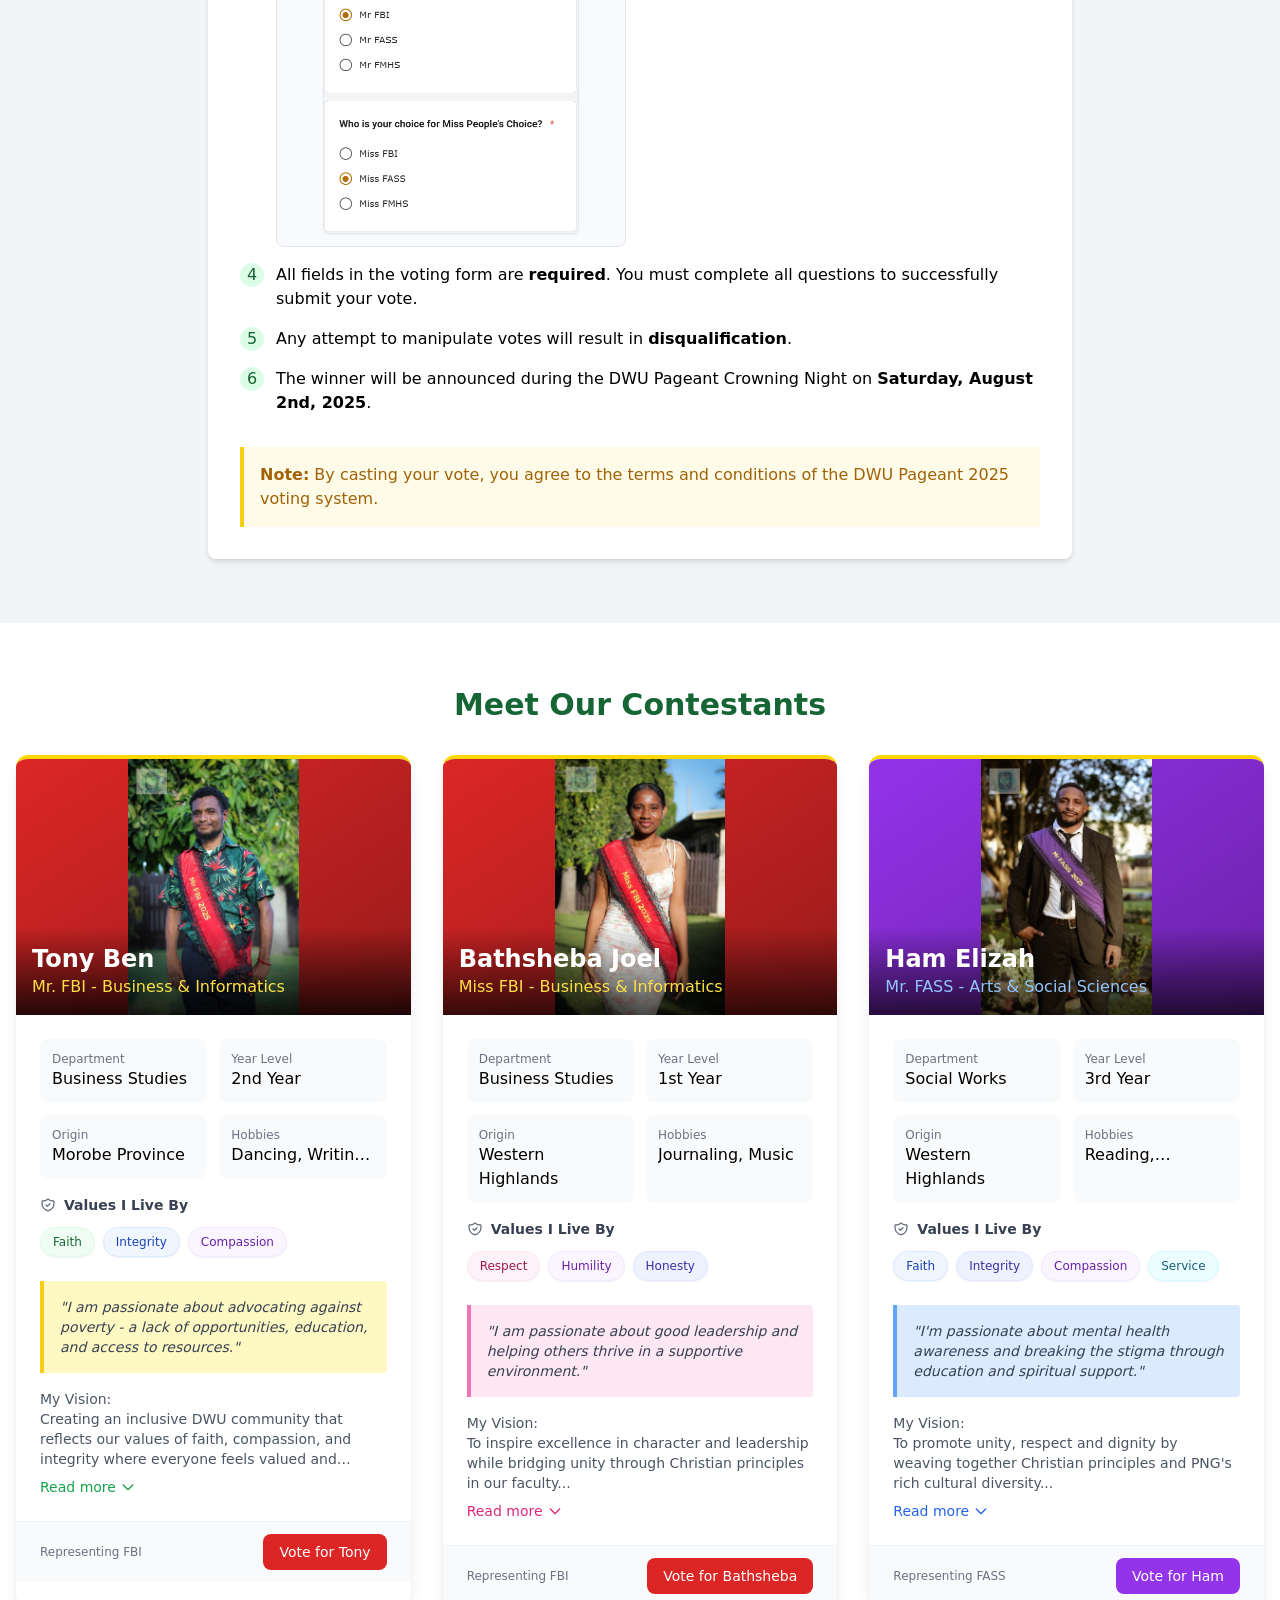
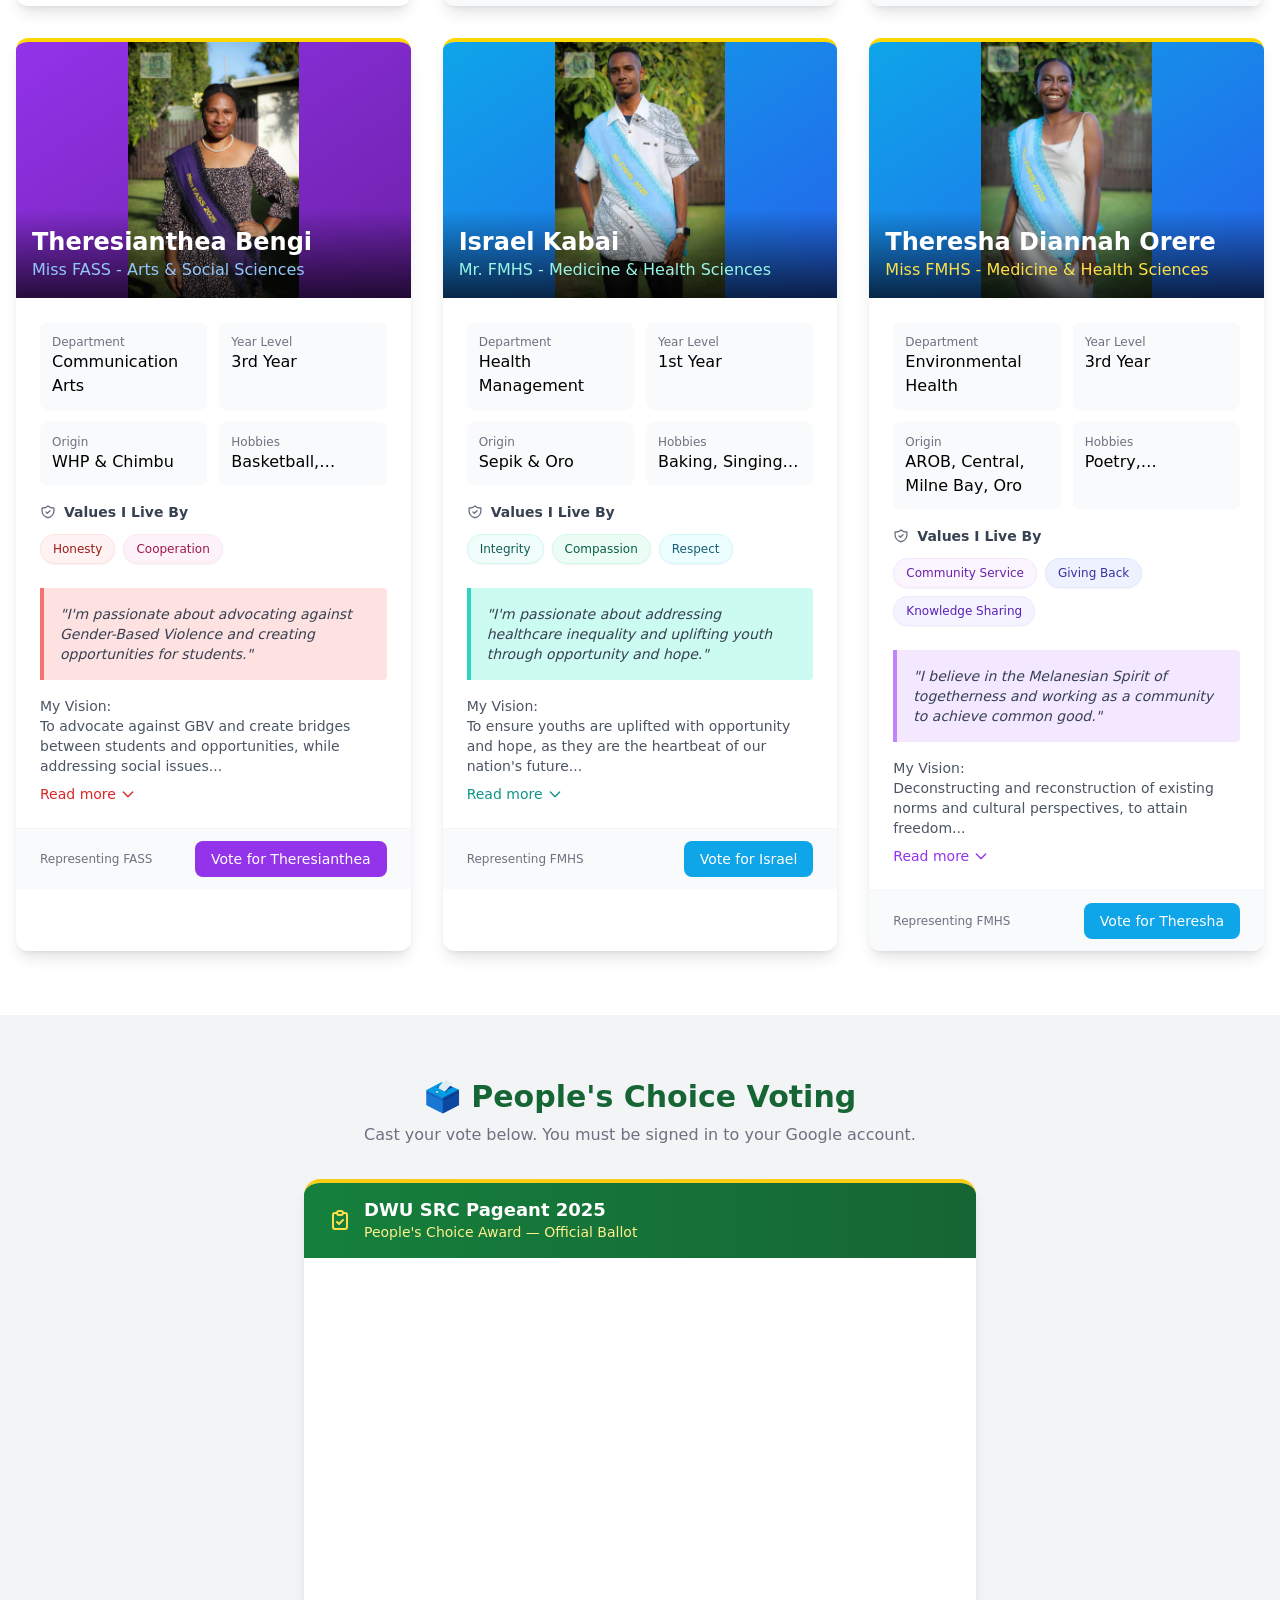
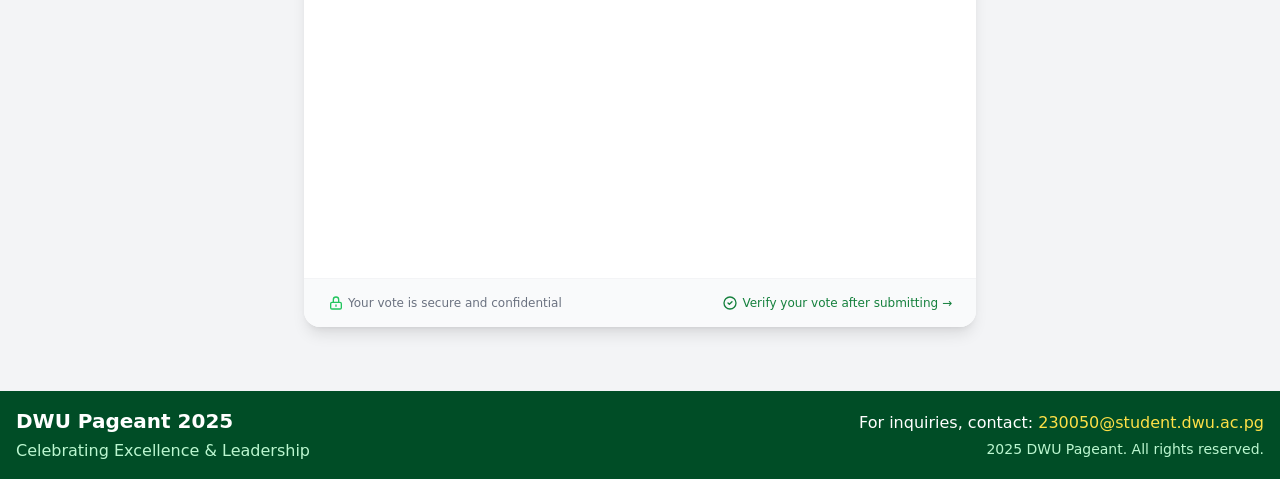
==== commit a1147fa1: "Updated project files" ====
--- a/index.html
+++ b/index.html
@@ -40,14 +40,13 @@
             background-repeat: no-repeat;
             opacity: 0;
             transition: opacity 1.5s ease-in-out;
-            background-color: #000; /* Fallback color */
+            background-color: #000;
         }
         
         .slide.active {
             opacity: 1;
         }
         
-        /* Contestant card styles */
         .contestant-card {
             transition: transform 0.3s ease, box-shadow 0.3s ease;
         }
@@ -77,10 +76,9 @@
             transform: rotate(180deg);
         }
         
-        /* Responsive image styles */
         .contestant-image-container {
             height: 0;
-            padding-bottom: 100%; /* Makes it square by default */
+            padding-bottom: 100%;
             position: relative;
             overflow: hidden;
         }
@@ -103,14 +101,13 @@
             box-shadow: none !important;
         }
         
-        /* Adjust grid for mobile */
         @media (max-width: 767px) {
             .contestant-card {
                 margin: 0 auto;
                 max-width: 100%;
             }
             .contestant-image-container {
-                padding-bottom: 120%; /* Slightly taller aspect ratio for mobile */
+                padding-bottom: 120%;
             }
         }
     </style>
@@ -230,27 +227,18 @@
     <div class="relative bg-cover bg-center text-white pt-16 pb-10 md:pt-20 md:pb-12 shadow-lg overflow-hidden" style="background-image: linear-gradient(rgba(0, 60, 30, 0.7), rgba(0, 40, 20, 0.6)), url('media/background.jpg'); background-size: cover; background-position: center center; background-attachment: fixed;">
         <div class="absolute inset-0 bg-green-900/40 z-0"></div>
         <div class="container mx-auto px-6 relative z-10">
-            <!-- Logos and Header Content -->
             <div class="flex flex-col items-center">
-                <!-- Logos and Title Row -->
                 <div class="flex items-center justify-center w-full max-w-5xl mx-auto mb-8 space-x-4 md:space-x-8">
-                   
-                    
-                    <!-- Main Title -->
                     <div class="text-center px-4 mt-4">
                         <h1 class="text-2xl md:text-3xl lg:text-4xl font-bold text-white leading-tight">Divine Word University</h1>
                         <h2 class="text-lg md:text-xl lg:text-2xl font-semibold text-yellow-100 mt-1">Student Representative Council Pageant</h2>
                     </div>
-                    
-                    <!-- DWU School Logo- Right -->
                     <div class="flex-shrink-0">
                         <div class="relative h-20 w-20 md:h-24 md:w-24 rounded-full bg-white p-1 shadow-lg border-2 border-yellow-100">
                             <img src="media/src-logo.jpg" alt="SRC Logo" class="h-full w-full rounded-full object-cover">
                         </div>
                     </div>
                 </div>
-                    
-                    <!-- SRC Logo- Logo -->
                     <div class="mb-6">
                         <div class="inline-flex items-center bg-yellow-500 bg-opacity-30 border border-yellow-400 text-yellow-100 px-6 py-2 rounded-full text-sm md:text-base font-medium transform transition-transform hover:scale-105">
                             <svg xmlns="http://www.w3.org/2000/svg" class="h-5 w-5 mr-2" fill="currentColor" viewBox="0 0 24 24">
@@ -259,8 +247,6 @@
                             People's Choice Award
                         </div>
                     </div>
-                    
-                    <!-- Theme Section -->
                     <div class="mb-6 text-center">
                         <span class="inline-flex items-center justify-center bg-yellow-100 text-green-900 px-6 py-2 rounded-full text-sm md:text-base font-semibold shadow-md transform transition-transform hover:scale-105">
                             Theme 2025
@@ -269,27 +255,20 @@
                             "Crowning Tapestry of Christian Principles and Cultural Diversity"
                         </p>
                     </div>
-                    
-            
                 </div>
             </div>
-            </div> <!-- Close the text-center div -->
+            </div>
         </div>
     </div>
 
     <!-- Home Section with Slideshow Background -->
     <section id="home" class="relative flex items-center justify-center text-center p-6 min-h-[60vh] md:min-h-[70vh] mt-0 w-full">
-        <!-- Slideshow Container -->
         <div class="absolute inset-0 w-full h-full -z-10">
             <div class="slideshow-container w-full h-full">
-                <!-- Slides -->
                 <div class="slide active" style="background-image: url('media/dwu-pageant-2025.jpg'); background-size: cover; background-position: center 40%; background-repeat: no-repeat; width: 100%; height: 100%; object-fit: cover;"></div>
-                <!-- Overlay -->
                 <div class="absolute inset-0 bg-gradient-to-b from-green-600/40 to-green-800/40"></div>
             </div>
         </div>
-
-        <!-- Content -->
         <div class="relative z-10 max-w-4xl mx-auto text-white">
             <a href="#vote" class="inline-block bg-yellow-500 hover:bg-yellow-600 text-green-900 font-bold py-2.5 px-6 rounded-full text-base md:text-lg transition-all transform hover:scale-105 shadow-lg">
                 Cast Your Vote Now
@@ -297,61 +276,59 @@
         </div>
     </section>
 
-        <!-- Rules Section -->
-        <section id="rules" class="py-16 bg-gray-100">
-            <div class="container mx-auto px-4 max-w-4xl">
-                <h2 class="text-3xl font-bold text-center mb-12 text-green-800">📜 Voting Rules & Guidelines</h2>
-                <div class="bg-white p-8 rounded-lg shadow-md">
-                    <ul class="space-y-4">
-                        <li class="flex items-start">
-                            <span class="bg-green-100 text-green-800 rounded-full w-6 h-6 flex items-center justify-center flex-shrink-0 mr-3">1</span>
-                            <span>Voting will open from <strong>Monday, July 28th to August 2nd @ 9:00 pm, 2025</strong>.</span>
-                        </li>
-                        <li class="flex items-start">
-                            <span class="bg-green-100 text-green-800 rounded-full w-6 h-6 flex items-center justify-center flex-shrink-0 mr-3">2</span>
-                            <div>
-                                <div>Voters must be signed in to their <strong>Google account</strong> to cast a vote. If you're already signed in, simply check the email address shown is correct.</div>
-                                <div class="mt-4 p-3 bg-gray-50 rounded-lg border border-gray-200 max-w-md mx-auto">
-                                </div>
-                            </div>
-                        </li>
-                        <li class="flex items-start">
-                            <span class="bg-green-100 text-green-800 rounded-full w-6 h-6 flex items-center justify-center flex-shrink-0 mr-3">3</span>
-                            <div>
-                                <div>Each person can cast <strong>two separate votes</strong>
-                                    <ul class="list-disc pl-6 mt-2 space-y-1">
-                                       <li>One vote for Mr. People’s Choice</li> 
-                                       <li>One vote for Miss People’s Choice</li>
-                                    </ul>
-                                 
-                                    </div>
-                                <div class="mt-4 p-3 bg-gray-50 rounded-lg border border-gray-200 max-w-md mx-auto">
-                                    <p class="text-sm text-gray-600 mb-2 text-center">Example:</p>
-                                    <img src="media/vote.png" alt="Voting Example" class="w-64 h-auto mx-auto rounded-md shadow-sm border border-gray-200">
-                                </div>
-                            </div>
-                        </li>
-                        <li class="flex items-start">
-                            <span class="bg-green-100 text-green-800 rounded-full w-6 h-6 flex items-center justify-center flex-shrink-0 mr-3">4</span>
-                            <span>All fields in the voting form are <strong>required</strong>. You must complete all questions to successfully submit your vote.</span>
-                        </li>
-                        <li class="flex items-start">
-                            <span class="bg-green-100 text-green-800 rounded-full w-6 h-6 flex items-center justify-center flex-shrink-0 mr-3">5</span>
-                            <span>Any attempt to manipulate votes will result in <strong>disqualification</strong>.</span>
-                        </li>
-                        <li class="flex items-start">
-                            <span class="bg-green-100 text-green-800 rounded-full w-6 h-6 flex items-center justify-center flex-shrink-0 mr-3">6</span>
-                            <span>The winner will be announced during the DWU Pageant Crowning Night on <strong>Saturday, August 2nd, 2025</strong>.</span>
-                        </li>
-                    </ul>
-                    <div class="mt-8 p-4 bg-yellow-50 border-l-4 border-yellow-400">
-                        <p class="text-yellow-700">
-                            <strong>Note:</strong> By casting your vote, you agree to the terms and conditions of the DWU Pageant 2025 voting system.
-                        </p>
-                    </div>
+    <!-- Rules Section -->
+    <section id="rules" class="py-16 bg-gray-100">
+        <div class="container mx-auto px-4 max-w-4xl">
+            <h2 class="text-3xl font-bold text-center mb-12 text-green-800">📜 Voting Rules & Guidelines</h2>
+            <div class="bg-white p-8 rounded-lg shadow-md">
+                <ul class="space-y-4">
+                    <li class="flex items-start">
+                        <span class="bg-green-100 text-green-800 rounded-full w-6 h-6 flex items-center justify-center flex-shrink-0 mr-3">1</span>
+                        <span>Voting will open from <strong>Monday, July 28th to August 2nd @ 9:00 pm, 2025</strong>.</span>
+                    </li>
+                    <li class="flex items-start">
+                        <span class="bg-green-100 text-green-800 rounded-full w-6 h-6 flex items-center justify-center flex-shrink-0 mr-3">2</span>
+                        <div>
+                            <div>Voters must be signed in to their <strong>Google account</strong> to cast a vote. If you're already signed in, simply check the email address shown is correct.</div>
+                            <div class="mt-4 p-3 bg-gray-50 rounded-lg border border-gray-200 max-w-md mx-auto"></div>
+                        </div>
+                    </li>
+                    <li class="flex items-start">
+                        <span class="bg-green-100 text-green-800 rounded-full w-6 h-6 flex items-center justify-center flex-shrink-0 mr-3">3</span>
+                        <div>
+                            <div>Each person can cast <strong>two separate votes</strong>
+                                <ul class="list-disc pl-6 mt-2 space-y-1">
+                                   <li>One vote for Mr. People's Choice</li> 
+                                   <li>One vote for Miss People's Choice</li>
+                                </ul>
+                            </div>
+                            <div class="mt-4 p-3 bg-gray-50 rounded-lg border border-gray-200 max-w-md mx-auto">
+                                <p class="text-sm text-gray-600 mb-2 text-center">Example:</p>
+                                <img src="media/vote.png" alt="Voting Example" class="w-64 h-auto mx-auto rounded-md shadow-sm border border-gray-200">
+                            </div>
+                        </div>
+                    </li>
+                    <li class="flex items-start">
+                        <span class="bg-green-100 text-green-800 rounded-full w-6 h-6 flex items-center justify-center flex-shrink-0 mr-3">4</span>
+                        <span>All fields in the voting form are <strong>required</strong>. You must complete all questions to successfully submit your vote.</span>
+                    </li>
+                    <li class="flex items-start">
+                        <span class="bg-green-100 text-green-800 rounded-full w-6 h-6 flex items-center justify-center flex-shrink-0 mr-3">5</span>
+                        <span>Any attempt to manipulate votes will result in <strong>disqualification</strong>.</span>
+                    </li>
+                    <li class="flex items-start">
+                        <span class="bg-green-100 text-green-800 rounded-full w-6 h-6 flex items-center justify-center flex-shrink-0 mr-3">6</span>
+                        <span>The winner will be announced during the DWU Pageant Crowning Night on <strong>Saturday, August 2nd, 2025</strong>.</span>
+                    </li>
+                </ul>
+                <div class="mt-8 p-4 bg-yellow-50 border-l-4 border-yellow-400">
+                    <p class="text-yellow-700">
+                        <strong>Note:</strong> By casting your vote, you agree to the terms and conditions of the DWU Pageant 2025 voting system.
+                    </p>
                 </div>
             </div>
-        </section>
+        </div>
+    </section>
 
     <!-- Contestants Section -->
     <section id="contestants" class="py-16 bg-white">
@@ -362,7 +339,6 @@
 
                 <!-- Contestant Card 1 - Tony Ben -->
                 <div class="contestant-card bg-white rounded-xl shadow-lg overflow-hidden hover:shadow-xl transition-shadow duration-300">
-                    <!-- Header with Name and Title -->
                     <div class="relative">
                         <div class="h-64 w-full overflow-hidden bg-gradient-to-br from-red-600 to-red-800">
                             <div class="h-full w-full flex items-center justify-center">
@@ -374,95 +350,45 @@
                             <p class="text-yellow-300 font-medium drop-shadow-md">Mr. FBI - Business & Informatics</p>
                         </div>
                     </div>
-                    
-                    <!-- Main Content -->
                     <div class="p-6">
-                        <!-- Personal Info Grid -->
                         <div class="grid grid-cols-2 gap-3 mb-4">
-                            <div class="bg-gray-50 p-3 rounded-lg">
-                                <p class="text-xs text-gray-500 font-medium">Department</p>
-                                <p class="font-medium">Business Studies</p>
-                            </div>
-                            <div class="bg-gray-50 p-3 rounded-lg">
-                                <p class="text-xs text-gray-500 font-medium">Year Level</p>
-                                <p class="font-medium">2nd Year</p>
-                            </div>
-                            <div class="bg-gray-50 p-3 rounded-lg">
-                                <p class="text-xs text-gray-500 font-medium">Origin</p>
-                                <p class="font-medium">Morobe Province</p>
-                            </div>
-                            <div class="bg-gray-50 p-3 rounded-lg">
-                                <p class="text-xs text-gray-500 font-medium">Hobbies</p>
-                                <p class="font-medium line-clamp-1" title="Dancing, writing poems and songs, playing soccer">Dancing, Writing, Soccer</p>
-                            </div>
-                        </div>
-
-                        <!-- Values -->
+                            <div class="bg-gray-50 p-3 rounded-lg"><p class="text-xs text-gray-500 font-medium">Department</p><p class="font-medium">Business Studies</p></div>
+                            <div class="bg-gray-50 p-3 rounded-lg"><p class="text-xs text-gray-500 font-medium">Year Level</p><p class="font-medium">2nd Year</p></div>
+                            <div class="bg-gray-50 p-3 rounded-lg"><p class="text-xs text-gray-500 font-medium">Origin</p><p class="font-medium">Morobe Province</p></div>
+                            <div class="bg-gray-50 p-3 rounded-lg"><p class="text-xs text-gray-500 font-medium">Hobbies</p><p class="font-medium line-clamp-1">Dancing, Writing, Soccer</p></div>
+                        </div>
                         <div class="mb-6">
-                            <h4 class="text-sm font-bold text-gray-700 mb-3 flex items-center">
-                                <svg class="w-4 h-4 mr-2 text-gray-500" fill="none" stroke="currentColor" viewBox="0 0 24 24" xmlns="http://www.w3.org/2000/svg">
-                                    <path stroke-linecap="round" stroke-linejoin="round" stroke-width="2" d="M9 12l2 2 4-4m5.618-4.016A11.955 11.955 0 0112 2.944a11.955 11.955 0 01-8.618 3.04A12.02 12.02 0 003 9c0 5.591 3.824 10.29 9 11.622 5.176-1.332 9-6.03 9-11.622 0-1.042-.133-2.052-.382-3.016z"></path>
-                                </svg>
-                                Values I Live By
-                            </h4>
+                            <h4 class="text-sm font-bold text-gray-700 mb-3 flex items-center"><svg class="w-4 h-4 mr-2 text-gray-500" fill="none" stroke="currentColor" viewBox="0 0 24 24"><path stroke-linecap="round" stroke-linejoin="round" stroke-width="2" d="M9 12l2 2 4-4m5.618-4.016A11.955 11.955 0 0112 2.944a11.955 11.955 0 01-8.618 3.04A12.02 12.02 0 003 9c0 5.591 3.824 10.29 9 11.622 5.176-1.332 9-6.03 9-11.622 0-1.042-.133-2.052-.382-3.016z"></path></svg>Values I Live By</h4>
                             <div class="flex flex-wrap gap-2">
-                                <span class="px-3 py-1.5 bg-green-50 text-green-800 text-xs font-medium rounded-full border border-green-100 shadow-sm">
-                                    Faith
-                                </span>
-                                <span class="px-3 py-1.5 bg-blue-50 text-blue-800 text-xs font-medium rounded-full border border-blue-100 shadow-sm">
-                                    Integrity
-                                </span>
-                                <span class="px-3 py-1.5 bg-purple-50 text-purple-800 text-xs font-medium rounded-full border border-purple-100 shadow-sm">
-                                    Compassion
-                                </span>
-                            </div>
-                        </div>
-
-                        <!-- Passion Statement -->
-                        <div class="bg-yellow-100 border-l-4 border-yellow-400 p-4 mb-4 rounded-r">
-                            <p class="text-sm text-gray-700 italic">
-                                "I am passionate about advocating against poverty - a lack of opportunities, education, and access to resources."
-                            </p>
-                        </div>
-
-                        <!-- Vision with Read More -->
+                                <span class="px-3 py-1.5 bg-green-50 text-green-800 text-xs font-medium rounded-full border border-green-100 shadow-sm">Faith</span>
+                                <span class="px-3 py-1.5 bg-blue-50 text-blue-800 text-xs font-medium rounded-full border border-blue-100 shadow-sm">Integrity</span>
+                                <span class="px-3 py-1.5 bg-purple-50 text-purple-800 text-xs font-medium rounded-full border border-purple-100 shadow-sm">Compassion</span>
+                            </div>
+                        </div>
+                        <div class="bg-yellow-100 border-l-4 border-yellow-400 p-4 mb-4 rounded-r"><p class="text-sm text-gray-700 italic">"I am passionate about advocating against poverty - a lack of opportunities, education, and access to resources."</p></div>
                         <div class="relative">
-                            <div id="vision-text" class="text-sm text-gray-600 mb-2">
+                            <div class="text-sm text-gray-600 mb-2">
                                 <p class="font-medium">My Vision:</p>
-                                <p id="vision-short" class="line-clamp-3">
-                                    Creating an inclusive DWU community that reflects our values of faith, compassion, and integrity where everyone feels valued and heard...
-                                </p>
+                                <p id="vision-short" class="line-clamp-3">Creating an inclusive DWU community that reflects our values of faith, compassion, and integrity where everyone feels valued and heard...</p>
                                 <div id="vision-full" class="hidden mt-2 space-y-4">
                                     <p>I aim to create a campus that reflects our values of faith, compassion, and integrity. I want to create an inclusive community where everyone feels valued and heard.</p>
                                     <p>By fostering strong connections and supporting one another, we can inspire each other to pursue our passions while upholding our shared values.</p>
                                     <p>Together, we can build a caring and uplifting environment at Divine Word University.</p>
-                                    
-                                    <div class="bg-blue-50 border-l-4 border-blue-400 p-4 rounded-r mt-4">
-                                        <h4 class="font-semibold text-blue-800 mb-2">My Passion</h4>
-                                        <p class="text-blue-700">I am passionate about advocating against poverty, which is a current social issue. I believe that poverty is not just a lack of money but also a lack of opportunities, education, and access to resources.</p>
-                                    </div>
-                                    
-                                    <div class="bg-green-50 border-l-4 border-green-400 p-4 rounded-r">
-                                        <h4 class="font-semibold text-green-800 mb-2">Why I'm Contesting</h4>
-                                        <p class="text-green-700">I am contesting for this pageant because my faculty believes in my potential and has encouraged me to take on this challenge. Their trust inspires me to showcase my talents and represent my faculty with confidence and integrity.</p>
-                                    </div>
+                                    <div class="bg-blue-50 border-l-4 border-blue-400 p-4 rounded-r mt-4"><h4 class="font-semibold text-blue-800 mb-2">My Passion</h4><p class="text-blue-700">I am passionate about advocating against poverty, which is a current social issue. I believe that poverty is not just a lack of money but also a lack of opportunities, education, and access to resources.</p></div>
+                                    <div class="bg-green-50 border-l-4 border-green-400 p-4 rounded-r"><h4 class="font-semibold text-green-800 mb-2">Why I'm Contesting</h4><p class="text-green-700">I am contesting for this pageant because my faculty believes in my potential and has encouraged me to take on this challenge. Their trust inspires me to showcase my talents and represent my faculty with confidence and integrity.</p></div>
                                 </div>
                             </div>
-                            <button id="read-more-btn" class="text-green-600 hover:text-green-800 text-sm font-medium flex items-center" onclick="toggleVision()">
+                            <button class="text-green-600 hover:text-green-800 text-sm font-medium flex items-center" onclick="toggleVision()">
                                 <span id="read-more-text">Read more</span>
-                                <svg id="read-more-arrow" class="w-4 h-4 ml-1 transform transition-transform" fill="none" stroke="currentColor" viewBox="0 0 24 24" xmlns="http://www.w3.org/2000/svg">
-                                    <path stroke-linecap="round" stroke-linejoin="round" stroke-width="2" d="M19 9l-7 7-7-7"></path>
-                                </svg>
+                                <svg id="read-more-arrow" class="w-4 h-4 ml-1 transform transition-transform" fill="none" stroke="currentColor" viewBox="0 0 24 24"><path stroke-linecap="round" stroke-linejoin="round" stroke-width="2" d="M19 9l-7 7-7-7"></path></svg>
                             </button>
                         </div>
-                        
                         <script>
                         function toggleVision(contestant) {
                             const fullText = document.getElementById(`vision-full${contestant ? '-' + contestant : ''}`);
                             const shortText = document.getElementById(`vision-short${contestant ? '-' + contestant : ''}`);
                             const btnText = document.getElementById(`read-more-text${contestant ? '-' + contestant : ''}`);
                             const arrow = document.getElementById(`read-more-arrow${contestant ? '-' + contestant : ''}`);
-                            
                             if (fullText.classList.contains('hidden')) {
                                 fullText.classList.remove('hidden');
                                 if (shortText) shortText.classList.add('hidden');
@@ -475,575 +401,328 @@
                                 if (arrow) arrow.classList.remove('rotate-180');
                             }
                         }
-                        
-                        // Function to toggle vision text visibility
                         </script>
                     </div>
-
-                    <!-- Footer -->
                     <div class="border-t border-gray-100 px-6 py-3 bg-gray-50">
                         <div class="flex justify-between items-center">
                             <span class="text-xs text-gray-500">Representing FBI</span>
-                            <a href="#vote" class="text-white bg-red-600 hover:bg-red-700 focus:ring-4 focus:ring-red-300 font-medium rounded-lg text-sm px-4 py-2 text-center transition-colors">
-                                Vote for Tony
-                            </a>
+                            <a href="#vote" class="text-white bg-red-600 hover:bg-red-700 focus:ring-4 focus:ring-red-300 font-medium rounded-lg text-sm px-4 py-2 text-center transition-colors">Vote for Tony</a>
                         </div>
                     </div>
                 </div>
 
                 <!-- Contestant Card 2 - Bathsheba Joel -->
                 <div class="contestant-card bg-white rounded-xl shadow-lg overflow-hidden hover:shadow-xl transition-shadow duration-300">
-                    <!-- Header with Name and Title -->
                     <div class="relative">
                         <div class="h-64 w-full overflow-hidden bg-gradient-to-br from-red-600 to-red-800">
-                            <div class="h-full w-full flex items-center justify-center">
-                                <img src="media/Miss_FBI.jpg" alt="Bathsheba Joel" class="max-h-full max-w-full object-contain">
-                            </div>
+                            <div class="h-full w-full flex items-center justify-center"><img src="media/Miss_FBI.jpg" alt="Bathsheba Joel" class="max-h-full max-w-full object-contain"></div>
                         </div>
                         <div class="absolute bottom-0 left-0 right-0 bg-gradient-to-t from-black/70 to-transparent p-4">
                             <h3 class="text-2xl font-bold text-white">Bathsheba Joel</h3>
                             <p class="text-yellow-300 font-medium">Miss FBI - Business & Informatics</p>
                         </div>
                     </div>
-                    
-                    <!-- Main Content -->
                     <div class="p-6">
-                        <!-- Personal Info Grid -->
                         <div class="grid grid-cols-2 gap-3 mb-4">
-                            <div class="bg-gray-50 p-3 rounded-lg">
-                                <p class="text-xs text-gray-500 font-medium">Department</p>
-                                <p class="font-medium">Business Studies</p>
-                            </div>
-                            <div class="bg-gray-50 p-3 rounded-lg">
-                                <p class="text-xs text-gray-500 font-medium">Year Level</p>
-                                <p class="font-medium">1st Year</p>
-                            </div>
-                            <div class="bg-gray-50 p-3 rounded-lg">
-                                <p class="text-xs text-gray-500 font-medium">Origin</p>
-                                <p class="font-medium">Western Highlands</p>
-                            </div>
-                            <div class="bg-gray-50 p-3 rounded-lg">
-                                <p class="text-xs text-gray-500 font-medium">Hobbies</p>
-                                <p class="font-medium line-clamp-1" title="Journaling and listening to music">Journaling, Music</p>
-                            </div>
-                        </div>
-
-                        <!-- Values -->
+                            <div class="bg-gray-50 p-3 rounded-lg"><p class="text-xs text-gray-500 font-medium">Department</p><p class="font-medium">Business Studies</p></div>
+                            <div class="bg-gray-50 p-3 rounded-lg"><p class="text-xs text-gray-500 font-medium">Year Level</p><p class="font-medium">1st Year</p></div>
+                            <div class="bg-gray-50 p-3 rounded-lg"><p class="text-xs text-gray-500 font-medium">Origin</p><p class="font-medium">Western Highlands</p></div>
+                            <div class="bg-gray-50 p-3 rounded-lg"><p class="text-xs text-gray-500 font-medium">Hobbies</p><p class="font-medium line-clamp-1">Journaling, Music</p></div>
+                        </div>
                         <div class="mb-6">
-                            <h4 class="text-sm font-bold text-gray-700 mb-3 flex items-center">
-                                <svg class="w-4 h-4 mr-2 text-gray-500" fill="none" stroke="currentColor" viewBox="0 0 24 24" xmlns="http://www.w3.org/2000/svg">
-                                    <path stroke-linecap="round" stroke-linejoin="round" stroke-width="2" d="M9 12l2 2 4-4m5.618-4.016A11.955 11.955 0 0112 2.944a11.955 11.955 0 01-8.618 3.04A12.02 12.02 0 003 9c0 5.591 3.824 10.29 9 11.622 5.176-1.332 9-6.03 9-11.622 0-1.042-.133-2.052-.382-3.016z"></path>
-                                </svg>
-                                Values I Live By
-                            </h4>
+                            <h4 class="text-sm font-bold text-gray-700 mb-3 flex items-center"><svg class="w-4 h-4 mr-2 text-gray-500" fill="none" stroke="currentColor" viewBox="0 0 24 24"><path stroke-linecap="round" stroke-linejoin="round" stroke-width="2" d="M9 12l2 2 4-4m5.618-4.016A11.955 11.955 0 0112 2.944a11.955 11.955 0 01-8.618 3.04A12.02 12.02 0 003 9c0 5.591 3.824 10.29 9 11.622 5.176-1.332 9-6.03 9-11.622 0-1.042-.133-2.052-.382-3.016z"></path></svg>Values I Live By</h4>
                             <div class="flex flex-wrap gap-2">
-                                <span class="px-3 py-1.5 bg-pink-50 text-pink-800 text-xs font-medium rounded-full border border-pink-100 shadow-sm">
-                                    Respect
-                                </span>
-                                <span class="px-3 py-1.5 bg-purple-50 text-purple-800 text-xs font-medium rounded-full border border-purple-100 shadow-sm">
-                                    Humility
-                                </span>
-                                <span class="px-3 py-1.5 bg-indigo-50 text-indigo-800 text-xs font-medium rounded-full border border-indigo-100 shadow-sm">
-                                    Honesty
-                                </span>
-                            </div>
-                        </div>
-
-                        <!-- Passion Statement -->
-                        <div class="bg-pink-100 border-l-4 border-pink-400 p-4 mb-4 rounded-r">
-                            <p class="text-sm text-gray-700 italic">
-                                "I am passionate about good leadership and helping others thrive in a supportive environment."
-                            </p>
-                        </div>
-
-                        <!-- Vision with Read More -->
+                                <span class="px-3 py-1.5 bg-pink-50 text-pink-800 text-xs font-medium rounded-full border border-pink-100 shadow-sm">Respect</span>
+                                <span class="px-3 py-1.5 bg-purple-50 text-purple-800 text-xs font-medium rounded-full border border-purple-100 shadow-sm">Humility</span>
+                                <span class="px-3 py-1.5 bg-indigo-50 text-indigo-800 text-xs font-medium rounded-full border border-indigo-100 shadow-sm">Honesty</span>
+                            </div>
+                        </div>
+                        <div class="bg-pink-100 border-l-4 border-pink-400 p-4 mb-4 rounded-r"><p class="text-sm text-gray-700 italic">"I am passionate about good leadership and helping others thrive in a supportive environment."</p></div>
                         <div class="relative">
-                            <div id="vision-text-bathsheba" class="text-sm text-gray-600 mb-2">
+                            <div class="text-sm text-gray-600 mb-2">
                                 <p class="font-medium">My Vision:</p>
-                                <p id="vision-short-bathsheba" class="line-clamp-3">
-                                    To inspire excellence in character and leadership while bridging unity through Christian principles in our faculty...
-                                </p>
+                                <p id="vision-short-bathsheba" class="line-clamp-3">To inspire excellence in character and leadership while bridging unity through Christian principles in our faculty...</p>
                                 <div id="vision-full-bathsheba" class="hidden mt-2 space-y-4">
                                     <p>My vision is to bring positive change in my faculty. I aim to inspire my fellow course mates to pursue excellence not just academically, but in character and leadership as well.</p>
                                     <p>My goal is to be the bridge to unity where Christian principles are practiced in our daily lives, creating an environment where everyone can grow and succeed together.</p>
-                                    
-                                    <div class="bg-purple-50 border-l-4 border-purple-400 p-4 rounded-r mt-4">
-                                        <h4 class="font-semibold text-purple-800 mb-2">My Passion</h4>
-                                        <p class="text-purple-700">I am passionate about good leadership and helping others. I strive to make a positive impact by inspiring and motivating others, providing a supporting environment where everyone can thrive.</p>
-                                    </div>
-                                    
-                                    <div class="bg-indigo-50 border-l-4 border-indigo-400 p-4 rounded-r">
-                                        <h4 class="font-semibold text-indigo-800 mb-2">Why I'm Contesting</h4>
-                                        <p class="text-indigo-700">I believe this pageant is not just about showcasing beauty but about being the voice of those who deserve to be heard. It's an opportunity to represent my community with pride and make positive change through advocacy and leadership.</p>
-                                    </div>
+                                    <div class="bg-purple-50 border-l-4 border-purple-400 p-4 rounded-r mt-4"><h4 class="font-semibold text-purple-800 mb-2">My Passion</h4><p class="text-purple-700">I am passionate about good leadership and helping others. I strive to make a positive impact by inspiring and motivating others, providing a supporting environment where everyone can thrive.</p></div>
+                                    <div class="bg-indigo-50 border-l-4 border-indigo-400 p-4 rounded-r"><h4 class="font-semibold text-indigo-800 mb-2">Why I'm Contesting</h4><p class="text-indigo-700">I believe this pageant is not just about showcasing beauty but about being the voice of those who deserve to be heard. It's an opportunity to represent my community with pride and make positive change through advocacy and leadership.</p></div>
                                 </div>
                             </div>
                             <button onclick="toggleVision('bathsheba')" class="text-pink-600 hover:text-pink-800 text-sm font-medium flex items-center">
                                 <span id="read-more-text-bathsheba">Read more</span>
-                                <svg id="read-more-arrow-bathsheba" class="w-4 h-4 ml-1 transform transition-transform" fill="none" stroke="currentColor" viewBox="0 0 24 24" xmlns="http://www.w3.org/2000/svg">
-                                    <path stroke-linecap="round" stroke-linejoin="round" stroke-width="2" d="M19 9l-7 7-7-7"></path>
-                                </svg>
+                                <svg id="read-more-arrow-bathsheba" class="w-4 h-4 ml-1 transform transition-transform" fill="none" stroke="currentColor" viewBox="0 0 24 24"><path stroke-linecap="round" stroke-linejoin="round" stroke-width="2" d="M19 9l-7 7-7-7"></path></svg>
                             </button>
                         </div>
                     </div>
-
-                    <!-- Footer -->
                     <div class="border-t border-gray-100 px-6 py-3 bg-gray-50">
                         <div class="flex justify-between items-center">
                             <span class="text-xs text-gray-500">Representing FBI</span>
-                            <a href="#vote" class="text-white bg-red-600 hover:bg-red-700 focus:ring-4 focus:ring-red-300 font-medium rounded-lg text-sm px-4 py-2 text-center transition-colors">
-                                Vote for Bathsheba
-                            </a>
+                            <a href="#vote" class="text-white bg-red-600 hover:bg-red-700 focus:ring-4 focus:ring-red-300 font-medium rounded-lg text-sm px-4 py-2 text-center transition-colors">Vote for Bathsheba</a>
                         </div>
                     </div>
                 </div>
 
                 <!-- Contestant Card 3 - Ham Elizah -->
                 <div class="contestant-card bg-white rounded-xl shadow-lg overflow-hidden hover:shadow-xl transition-shadow duration-300">
-                    <!-- Header with Name and Title -->
                     <div class="relative">
                         <div class="h-64 w-full overflow-hidden bg-gradient-to-br from-purple-600 to-purple-800">
-                            <div class="h-full w-full flex items-center justify-center">
-                                <img src="media/Mr_FASS.jpg" alt="Ham Elizah" class="max-h-full max-w-full object-contain">
-                            </div>
+                            <div class="h-full w-full flex items-center justify-center"><img src="media/Mr_FASS.jpg" alt="Ham Elizah" class="max-h-full max-w-full object-contain"></div>
                         </div>
                         <div class="absolute bottom-0 left-0 right-0 bg-gradient-to-t from-black/70 to-transparent p-4">
                             <h3 class="text-2xl font-bold text-white">Ham Elizah</h3>
                             <p class="text-blue-300 font-medium">Mr. FASS - Arts & Social Sciences</p>
                         </div>
                     </div>
-                    
-                    <!-- Main Content -->
                     <div class="p-6">
-                        <!-- Personal Info Grid -->
                         <div class="grid grid-cols-2 gap-3 mb-4">
-                            <div class="bg-gray-50 p-3 rounded-lg">
-                                <p class="text-xs text-gray-500 font-medium">Department</p>
-                                <p class="font-medium">Social Works</p>
-                            </div>
-                            <div class="bg-gray-50 p-3 rounded-lg">
-                                <p class="text-xs text-gray-500 font-medium">Year Level</p>
-                                <p class="font-medium">3rd Year</p>
-                            </div>
-                            <div class="bg-gray-50 p-3 rounded-lg">
-                                <p class="text-xs text-gray-500 font-medium">Origin</p>
-                                <p class="font-medium">Western Highlands</p>
-                            </div>
-                            <div class="bg-gray-50 p-3 rounded-lg">
-                                <p class="text-xs text-gray-500 font-medium">Hobbies</p>
-                                <p class="font-medium line-clamp-1" title="Reading, volunteering, writing, organizing youth events, learning from elders">Reading, Volunteering, Writing</p>
-                            </div>
-                        </div>
-
-                        <!-- Values -->
+                            <div class="bg-gray-50 p-3 rounded-lg"><p class="text-xs text-gray-500 font-medium">Department</p><p class="font-medium">Social Works</p></div>
+                            <div class="bg-gray-50 p-3 rounded-lg"><p class="text-xs text-gray-500 font-medium">Year Level</p><p class="font-medium">3rd Year</p></div>
+                            <div class="bg-gray-50 p-3 rounded-lg"><p class="text-xs text-gray-500 font-medium">Origin</p><p class="font-medium">Western Highlands</p></div>
+                            <div class="bg-gray-50 p-3 rounded-lg"><p class="text-xs text-gray-500 font-medium">Hobbies</p><p class="font-medium line-clamp-1">Reading, Volunteering, Writing</p></div>
+                        </div>
                         <div class="mb-6">
-                            <h4 class="text-sm font-bold text-gray-700 mb-3 flex items-center">
-                                <svg class="w-4 h-4 mr-2 text-gray-500" fill="none" stroke="currentColor" viewBox="0 0 24 24" xmlns="http://www.w3.org/2000/svg">
-                                    <path stroke-linecap="round" stroke-linejoin="round" stroke-width="2" d="M9 12l2 2 4-4m5.618-4.016A11.955 11.955 0 0112 2.944a11.955 11.955 0 01-8.618 3.04A12.02 12.02 0 003 9c0 5.591 3.824 10.29 9 11.622 5.176-1.332 9-6.03 9-11.622 0-1.042-.133-2.052-.382-3.016z"></path>
-                                </svg>
-                                Values I Live By
-                            </h4>
+                            <h4 class="text-sm font-bold text-gray-700 mb-3 flex items-center"><svg class="w-4 h-4 mr-2 text-gray-500" fill="none" stroke="currentColor" viewBox="0 0 24 24"><path stroke-linecap="round" stroke-linejoin="round" stroke-width="2" d="M9 12l2 2 4-4m5.618-4.016A11.955 11.955 0 0112 2.944a11.955 11.955 0 01-8.618 3.04A12.02 12.02 0 003 9c0 5.591 3.824 10.29 9 11.622 5.176-1.332 9-6.03 9-11.622 0-1.042-.133-2.052-.382-3.016z"></path></svg>Values I Live By</h4>
                             <div class="flex flex-wrap gap-2">
-                                <span class="px-3 py-1.5 bg-blue-50 text-blue-800 text-xs font-medium rounded-full border border-blue-100 shadow-sm">
-                                    Faith
-                                </span>
-                                <span class="px-3 py-1.5 bg-indigo-50 text-indigo-800 text-xs font-medium rounded-full border border-indigo-100 shadow-sm">
-                                    Integrity
-                                </span>
-                                <span class="px-3 py-1.5 bg-purple-50 text-purple-800 text-xs font-medium rounded-full border border-purple-100 shadow-sm">
-                                    Compassion
-                                </span>
-                                <span class="px-3 py-1.5 bg-cyan-50 text-cyan-800 text-xs font-medium rounded-full border border-cyan-100 shadow-sm">
-                                    Service
-                                </span>
-                            </div>
-                        </div>
-
-                        <!-- Passion Statement -->
-                        <div class="bg-blue-100 border-l-4 border-blue-400 p-4 mb-4 rounded-r">
-                            <p class="text-sm text-gray-700 italic">
-                                "I'm passionate about mental health awareness and breaking the stigma through education and spiritual support."
-                            </p>
-                        </div>
-
-                        <!-- Vision with Read More -->
+                                <span class="px-3 py-1.5 bg-blue-50 text-blue-800 text-xs font-medium rounded-full border border-blue-100 shadow-sm">Faith</span>
+                                <span class="px-3 py-1.5 bg-indigo-50 text-indigo-800 text-xs font-medium rounded-full border border-indigo-100 shadow-sm">Integrity</span>
+                                <span class="px-3 py-1.5 bg-purple-50 text-purple-800 text-xs font-medium rounded-full border border-purple-100 shadow-sm">Compassion</span>
+                                <span class="px-3 py-1.5 bg-cyan-50 text-cyan-800 text-xs font-medium rounded-full border border-cyan-100 shadow-sm">Service</span>
+                            </div>
+                        </div>
+                        <div class="bg-blue-100 border-l-4 border-blue-400 p-4 mb-4 rounded-r"><p class="text-sm text-gray-700 italic">"I'm passionate about mental health awareness and breaking the stigma through education and spiritual support."</p></div>
                         <div class="relative">
-                            <div id="vision-text-ham" class="text-sm text-gray-600 mb-2">
+                            <div class="text-sm text-gray-600 mb-2">
                                 <p class="font-medium">My Vision:</p>
-                                <p id="vision-short-ham" class="line-clamp-3">
-                                    To promote unity, respect and dignity by weaving together Christian principles and PNG's rich cultural diversity...
-                                </p>
+                                <p id="vision-short-ham" class="line-clamp-3">To promote unity, respect and dignity by weaving together Christian principles and PNG's rich cultural diversity...</p>
                                 <div id="vision-full-ham" class="hidden mt-2 space-y-4">
                                     <p>I will use this platform to promote unity, respect and dignity by weaving together Christian principles and the rich cultural diversity of PNG.</p>
-                                    
-                                    <div class="bg-indigo-50 border-l-4 border-indigo-400 p-4 rounded-r mt-4">
-                                        <h4 class="font-semibold text-indigo-800 mb-2">My Passion</h4>
-                                        <p class="text-indigo-700">I am passionate about mental health awareness, especially among youths. I would address it by advocating for better resource allocation, supporting community health initiatives, and collaborating with stakeholders to improve service delivery through sustainable systems.</p>
-                                    </div>
-                                    
-                                    <div class="bg-cyan-50 border-l-4 border-cyan-400 p-4 rounded-r">
-                                        <h4 class="font-semibold text-cyan-800 mb-2">Why I'm Contesting</h4>
-                                        <p class="text-cyan-700">I am contesting for this pageant to boost my confidence, share my values, and represent the importance of cultural and Christian identity in leadership. It's also a great platform to inspire others and amplify voices on issues that matter.</p>
-                                    </div>
+                                    <div class="bg-indigo-50 border-l-4 border-indigo-400 p-4 rounded-r mt-4"><h4 class="font-semibold text-indigo-800 mb-2">My Passion</h4><p class="text-indigo-700">I am passionate about mental health awareness, especially among youths. I would address it by advocating for better resource allocation, supporting community health initiatives, and collaborating with stakeholders to improve service delivery through sustainable systems.</p></div>
+                                    <div class="bg-cyan-50 border-l-4 border-cyan-400 p-4 rounded-r"><h4 class="font-semibold text-cyan-800 mb-2">Why I'm Contesting</h4><p class="text-cyan-700">I am contesting for this pageant to boost my confidence, share my values, and represent the importance of cultural and Christian identity in leadership. It's also a great platform to inspire others and amplify voices on issues that matter.</p></div>
                                 </div>
                             </div>
                             <button onclick="toggleVision('ham')" class="text-blue-600 hover:text-blue-800 text-sm font-medium flex items-center">
                                 <span id="read-more-text-ham">Read more</span>
-                                <svg id="read-more-arrow-ham" class="w-4 h-4 ml-1 transform transition-transform" fill="none" stroke="currentColor" viewBox="0 0 24 24" xmlns="http://www.w3.org/2000/svg">
-                                    <path stroke-linecap="round" stroke-linejoin="round" stroke-width="2" d="M19 9l-7 7-7-7"></path>
-                                </svg>
+                                <svg id="read-more-arrow-ham" class="w-4 h-4 ml-1 transform transition-transform" fill="none" stroke="currentColor" viewBox="0 0 24 24"><path stroke-linecap="round" stroke-linejoin="round" stroke-width="2" d="M19 9l-7 7-7-7"></path></svg>
                             </button>
                         </div>
                     </div>
-
-                    <!-- Footer -->
                     <div class="border-t border-gray-100 px-6 py-3 bg-gray-50">
                         <div class="flex justify-between items-center">
                             <span class="text-xs text-gray-500">Representing FASS</span>
-                            <a href="#vote" class="text-white bg-purple-600 hover:bg-purple-700 focus:ring-4 focus:ring-purple-300 font-medium rounded-lg text-sm px-4 py-2 text-center transition-colors">
-                                Vote for Ham
-                            </a>
+                            <a href="#vote" class="text-white bg-purple-600 hover:bg-purple-700 focus:ring-4 focus:ring-purple-300 font-medium rounded-lg text-sm px-4 py-2 text-center transition-colors">Vote for Ham</a>
                         </div>
                     </div>
                 </div>
 
                 <!-- Contestant Card 4 - Theresianthea Bengi -->
                 <div class="contestant-card bg-white rounded-xl shadow-lg overflow-hidden hover:shadow-xl transition-shadow duration-300">
-                    <!-- Header with Name and Title -->
                     <div class="relative">
                         <div class="h-64 w-full overflow-hidden bg-gradient-to-br from-purple-600 to-purple-800">
-                            <div class="h-full w-full flex items-center justify-center">
-                                <img src="media/Miss_FASS.jpg" alt="Theresianthea Bengi" class="max-h-full max-w-full object-contain">
-                            </div>
+                            <div class="h-full w-full flex items-center justify-center"><img src="media/Miss_FASS.jpg" alt="Theresianthea Bengi" class="max-h-full max-w-full object-contain"></div>
                         </div>
                         <div class="absolute bottom-0 left-0 right-0 bg-gradient-to-t from-black/70 to-transparent p-4">
                             <h3 class="text-2xl font-bold text-white">Theresianthea Bengi</h3>
-                            <p class="text-blue-300 font-medium">Miss FASS - Arts & Social Sciences </p>
-                        </div>
-                    </div>
-                    
-                    <!-- Main Content -->
+                            <p class="text-blue-300 font-medium">Miss FASS - Arts & Social Sciences</p>
+                        </div>
+                    </div>
                     <div class="p-6">
-                        <!-- Personal Info Grid -->
                         <div class="grid grid-cols-2 gap-3 mb-4">
-                            <div class="bg-gray-50 p-3 rounded-lg">
-                                <p class="text-xs text-gray-500 font-medium">Department</p>
-                                <p class="font-medium">Communication Arts</p>
-                            </div>
-                            <div class="bg-gray-50 p-3 rounded-lg">
-                                <p class="text-xs text-gray-500 font-medium">Year Level</p>
-                                <p class="font-medium">3rd Year</p>
-                            </div>
-                            <div class="bg-gray-50 p-3 rounded-lg">
-                                <p class="text-xs text-gray-500 font-medium">Origin</p>
-                                <p class="font-medium">WHP & Chimbu</p>
-                            </div>
-                            <div class="bg-gray-50 p-3 rounded-lg">
-                                <p class="text-xs text-gray-500 font-medium">Hobbies</p>
-                                <p class="font-medium line-clamp-1" title="Basketball, cooking, organizing">Basketball, Cooking, Organizing</p>
-                            </div>
-                        </div>
-
-                        <!-- Values -->
+                            <div class="bg-gray-50 p-3 rounded-lg"><p class="text-xs text-gray-500 font-medium">Department</p><p class="font-medium">Communication Arts</p></div>
+                            <div class="bg-gray-50 p-3 rounded-lg"><p class="text-xs text-gray-500 font-medium">Year Level</p><p class="font-medium">3rd Year</p></div>
+                            <div class="bg-gray-50 p-3 rounded-lg"><p class="text-xs text-gray-500 font-medium">Origin</p><p class="font-medium">WHP & Chimbu</p></div>
+                            <div class="bg-gray-50 p-3 rounded-lg"><p class="text-xs text-gray-500 font-medium">Hobbies</p><p class="font-medium line-clamp-1">Basketball, Cooking, Organizing</p></div>
+                        </div>
                         <div class="mb-6">
-                            <h4 class="text-sm font-bold text-gray-700 mb-3 flex items-center">
-                                <svg class="w-4 h-4 mr-2 text-gray-500" fill="none" stroke="currentColor" viewBox="0 0 24 24" xmlns="http://www.w3.org/2000/svg">
-                                    <path stroke-linecap="round" stroke-linejoin="round" stroke-width="2" d="M9 12l2 2 4-4m5.618-4.016A11.955 11.955 0 0112 2.944a11.955 11.955 0 01-8.618 3.04A12.02 12.02 0 003 9c0 5.591 3.824 10.29 9 11.622 5.176-1.332 9-6.03 9-11.622 0-1.042-.133-2.052-.382-3.016z"></path>
-                                </svg>
-                                Values I Live By
-                            </h4>
+                            <h4 class="text-sm font-bold text-gray-700 mb-3 flex items-center"><svg class="w-4 h-4 mr-2 text-gray-500" fill="none" stroke="currentColor" viewBox="0 0 24 24"><path stroke-linecap="round" stroke-linejoin="round" stroke-width="2" d="M9 12l2 2 4-4m5.618-4.016A11.955 11.955 0 0112 2.944a11.955 11.955 0 01-8.618 3.04A12.02 12.02 0 003 9c0 5.591 3.824 10.29 9 11.622 5.176-1.332 9-6.03 9-11.622 0-1.042-.133-2.052-.382-3.016z"></path></svg>Values I Live By</h4>
                             <div class="flex flex-wrap gap-2">
-                                <span class="px-3 py-1.5 bg-red-50 text-red-800 text-xs font-medium rounded-full border border-red-100 shadow-sm">
-                                    Honesty
-                                </span>
-                                <span class="px-3 py-1.5 bg-pink-50 text-pink-800 text-xs font-medium rounded-full border border-pink-100 shadow-sm">
-                                    Cooperation
-                                </span>
-                            </div>
-                        </div>
-
-                        <!-- Passion Statement -->
-                        <div class="bg-red-100 border-l-4 border-red-400 p-4 mb-4 rounded-r">
-                            <p class="text-sm text-gray-700 italic">
-                                "I'm passionate about advocating against Gender-Based Violence and creating opportunities for students."
-                            </p>
-                        </div>
-
-                        <!-- Vision with Read More -->
+                                <span class="px-3 py-1.5 bg-red-50 text-red-800 text-xs font-medium rounded-full border border-red-100 shadow-sm">Honesty</span>
+                                <span class="px-3 py-1.5 bg-pink-50 text-pink-800 text-xs font-medium rounded-full border border-pink-100 shadow-sm">Cooperation</span>
+                            </div>
+                        </div>
+                        <div class="bg-red-100 border-l-4 border-red-400 p-4 mb-4 rounded-r"><p class="text-sm text-gray-700 italic">"I'm passionate about advocating against Gender-Based Violence and creating opportunities for students."</p></div>
                         <div class="relative">
-                            <div id="vision-text-theresianthea" class="text-sm text-gray-600 mb-2">
+                            <div class="text-sm text-gray-600 mb-2">
                                 <p class="font-medium">My Vision:</p>
-                                <p id="vision-short-theresianthea" class="line-clamp-3">
-                                    To advocate against GBV and create bridges between students and opportunities, while addressing social issues...
-                                </p>
+                                <p id="vision-short-theresianthea" class="line-clamp-3">To advocate against GBV and create bridges between students and opportunities, while addressing social issues...</p>
                                 <div id="vision-full-theresianthea" class="hidden mt-2 space-y-4">
                                     <p>I will use this platform to advocate for GBV against women, and bring more awareness to social issues given that I am under a faculty that truly values and advocates for social aspects of our country.</p>
                                     <p>I would also like to use this platform by creating opportunities as a bridge between students and potential employers and investors.</p>
-                                    
-                                    <div class="bg-pink-50 border-l-4 border-pink-400 p-4 rounded-r mt-4">
-                                        <h4 class="font-semibold text-pink-800 mb-2">My Passion</h4>
-                                        <p class="text-pink-700">I am passionate about advocating for Gender Based Violence Against Women. I've experienced and seen victims suffer from this, hence, there is a need to advocate to bring help services to the victims. I would reach out to government and non-government groups or organizations to assist solve this issue.</p>
-                                    </div>
-                                    
-                                    <div class="bg-rose-50 border-l-4 border-rose-400 p-4 rounded-r">
-                                        <h4 class="font-semibold text-rose-800 mb-2">Why I'm Contesting</h4>
-                                        <p class="text-rose-700">I participated in this pageant mainly to challenge myself in areas such as being a public speaker and to see how far I can go in terms of growing my network and be a catalyst for change in our community. I want to represent my faculty in the best way that I can.</p>
-                                    </div>
+                                    <div class="bg-pink-50 border-l-4 border-pink-400 p-4 rounded-r mt-4"><h4 class="font-semibold text-pink-800 mb-2">My Passion</h4><p class="text-pink-700">I am passionate about advocating for Gender Based Violence Against Women. I've experienced and seen victims suffer from this, hence, there is a need to advocate to bring help services to the victims. I would reach out to government and non-government groups or organizations to assist solve this issue.</p></div>
+                                    <div class="bg-rose-50 border-l-4 border-rose-400 p-4 rounded-r"><h4 class="font-semibold text-rose-800 mb-2">Why I'm Contesting</h4><p class="text-rose-700">I participated in this pageant mainly to challenge myself in areas such as being a public speaker and to see how far I can go in terms of growing my network and be a catalyst for change in our community. I want to represent my faculty in the best way that I can.</p></div>
                                 </div>
                             </div>
                             <button onclick="toggleVision('theresianthea')" class="text-red-600 hover:text-red-800 text-sm font-medium flex items-center">
                                 <span id="read-more-text-theresianthea">Read more</span>
-                                <svg id="read-more-arrow-theresianthea" class="w-4 h-4 ml-1 transform transition-transform" fill="none" stroke="currentColor" viewBox="0 0 24 24" xmlns="http://www.w3.org/2000/svg">
-                                    <path stroke-linecap="round" stroke-linejoin="round" stroke-width="2" d="M19 9l-7 7-7-7"></path>
-                                </svg>
+                                <svg id="read-more-arrow-theresianthea" class="w-4 h-4 ml-1 transform transition-transform" fill="none" stroke="currentColor" viewBox="0 0 24 24"><path stroke-linecap="round" stroke-linejoin="round" stroke-width="2" d="M19 9l-7 7-7-7"></path></svg>
                             </button>
                         </div>
                     </div>
-
-                    <!-- Footer -->
                     <div class="border-t border-gray-100 px-6 py-3 bg-gray-50">
                         <div class="flex justify-between items-center">
                             <span class="text-xs text-gray-500">Representing FASS</span>
-                            <a href="#vote" class="text-white bg-purple-600 hover:bg-purple-700 focus:ring-4 focus:ring-purple-300 font-medium rounded-lg text-sm px-4 py-2 text-center transition-colors">
-                                Vote for Theresianthea
-                            </a>
+                            <a href="#vote" class="text-white bg-purple-600 hover:bg-purple-700 focus:ring-4 focus:ring-purple-300 font-medium rounded-lg text-sm px-4 py-2 text-center transition-colors">Vote for Theresianthea</a>
                         </div>
                     </div>
                 </div>
 
                 <!-- Contestant Card 5 - Israel Kabai -->
                 <div class="contestant-card bg-white rounded-xl shadow-lg overflow-hidden hover:shadow-xl transition-shadow duration-300">
-                    <!-- Header with Name and Title -->
                     <div class="relative">
                         <div class="h-64 w-full overflow-hidden bg-gradient-to-br from-sky-500 to-blue-600">
-                            <div class="h-full w-full flex items-center justify-center">
-                                <img src="media/Mr_FMHS.jpg" alt="Israel Kabai" class="max-h-full max-w-full object-contain">
-                            </div>
+                            <div class="h-full w-full flex items-center justify-center"><img src="media/Mr_FMHS.jpg" alt="Israel Kabai" class="max-h-full max-w-full object-contain"></div>
                         </div>
                         <div class="absolute bottom-0 left-0 right-0 bg-gradient-to-t from-black/70 to-transparent p-4">
                             <h3 class="text-2xl font-bold text-white">Israel Kabai</h3>
                             <p class="text-teal-200 font-medium">Mr. FMHS - Medicine & Health Sciences</p>
                         </div>
                     </div>
-                    
-                    <!-- Main Content -->
                     <div class="p-6">
-                        <!-- Personal Info Grid -->
                         <div class="grid grid-cols-2 gap-3 mb-4">
-                            <div class="bg-gray-50 p-3 rounded-lg">
-                                <p class="text-xs text-gray-500 font-medium">Department</p>
-                                <p class="font-medium">Health Management</p>
-                            </div>
-                            <div class="bg-gray-50 p-3 rounded-lg">
-                                <p class="text-xs text-gray-500 font-medium">Year Level</p>
-                                <p class="font-medium">1st Year</p>
-                            </div>
-                            <div class="bg-gray-50 p-3 rounded-lg">
-                                <p class="text-xs text-gray-500 font-medium">Origin</p>
-                                <p class="font-medium">Sepik & Oro</p>
-                            </div>
-                            <div class="bg-gray-50 p-3 rounded-lg">
-                                <p class="text-xs text-gray-500 font-medium">Hobbies</p>
-                                <p class="font-medium line-clamp-1" title="Baking, singing, youth fellowship, learning from elders">Baking, Singing, Fellowship</p>
-                            </div>
-                        </div>
-
-                        <!-- Values -->
+                            <div class="bg-gray-50 p-3 rounded-lg"><p class="text-xs text-gray-500 font-medium">Department</p><p class="font-medium">Health Management</p></div>
+                            <div class="bg-gray-50 p-3 rounded-lg"><p class="text-xs text-gray-500 font-medium">Year Level</p><p class="font-medium">1st Year</p></div>
+                            <div class="bg-gray-50 p-3 rounded-lg"><p class="text-xs text-gray-500 font-medium">Origin</p><p class="font-medium">Sepik & Oro</p></div>
+                            <div class="bg-gray-50 p-3 rounded-lg"><p class="text-xs text-gray-500 font-medium">Hobbies</p><p class="font-medium line-clamp-1">Baking, Singing, Fellowship</p></div>
+                        </div>
                         <div class="mb-6">
-                            <h4 class="text-sm font-bold text-gray-700 mb-3 flex items-center">
-                                <svg class="w-4 h-4 mr-2 text-gray-500" fill="none" stroke="currentColor" viewBox="0 0 24 24" xmlns="http://www.w3.org/2000/svg">
-                                    <path stroke-linecap="round" stroke-linejoin="round" stroke-width="2" d="M9 12l2 2 4-4m5.618-4.016A11.955 11.955 0 0112 2.944a11.955 11.955 0 01-8.618 3.04A12.02 12.02 0 003 9c0 5.591 3.824 10.29 9 11.622 5.176-1.332 9-6.03 9-11.622 0-1.042-.133-2.052-.382-3.016z"></path>
-                                </svg>
-                                Values I Live By
-                            </h4>
+                            <h4 class="text-sm font-bold text-gray-700 mb-3 flex items-center"><svg class="w-4 h-4 mr-2 text-gray-500" fill="none" stroke="currentColor" viewBox="0 0 24 24"><path stroke-linecap="round" stroke-linejoin="round" stroke-width="2" d="M9 12l2 2 4-4m5.618-4.016A11.955 11.955 0 0112 2.944a11.955 11.955 0 01-8.618 3.04A12.02 12.02 0 003 9c0 5.591 3.824 10.29 9 11.622 5.176-1.332 9-6.03 9-11.622 0-1.042-.133-2.052-.382-3.016z"></path></svg>Values I Live By</h4>
                             <div class="flex flex-wrap gap-2">
-                                <span class="px-3 py-1.5 bg-teal-50 text-teal-800 text-xs font-medium rounded-full border border-teal-100 shadow-sm">
-                                    Integrity
-                                </span>
-                                <span class="px-3 py-1.5 bg-emerald-50 text-emerald-800 text-xs font-medium rounded-full border border-emerald-100 shadow-sm">
-                                    Compassion
-                                </span>
-                                <span class="px-3 py-1.5 bg-cyan-50 text-cyan-800 text-xs font-medium rounded-full border border-cyan-100 shadow-sm">
-                                    Respect
-                                </span>
-                            </div>
-                        </div>
-
-                        <!-- Passion Statement -->
-                        <div class="bg-teal-100 border-l-4 border-teal-400 p-4 mb-4 rounded-r">
-                            <p class="text-sm text-gray-700 italic">
-                                "I'm passionate about addressing healthcare inequality and uplifting youth through opportunity and hope."
-                            </p>
-                        </div>
-
-                        <!-- Vision with Read More -->
+                                <span class="px-3 py-1.5 bg-teal-50 text-teal-800 text-xs font-medium rounded-full border border-teal-100 shadow-sm">Integrity</span>
+                                <span class="px-3 py-1.5 bg-emerald-50 text-emerald-800 text-xs font-medium rounded-full border border-emerald-100 shadow-sm">Compassion</span>
+                                <span class="px-3 py-1.5 bg-cyan-50 text-cyan-800 text-xs font-medium rounded-full border border-cyan-100 shadow-sm">Respect</span>
+                            </div>
+                        </div>
+                        <div class="bg-teal-100 border-l-4 border-teal-400 p-4 mb-4 rounded-r"><p class="text-sm text-gray-700 italic">"I'm passionate about addressing healthcare inequality and uplifting youth through opportunity and hope."</p></div>
                         <div class="relative">
-                            <div id="vision-text-israel" class="text-sm text-gray-600 mb-2">
+                            <div class="text-sm text-gray-600 mb-2">
                                 <p class="font-medium">My Vision:</p>
-                                <p id="vision-short-israel" class="line-clamp-3">
-                                    To ensure youths are uplifted with opportunity and hope, as they are the heartbeat of our nation's future...
-                                </p>
+                                <p id="vision-short-israel" class="line-clamp-3">To ensure youths are uplifted with opportunity and hope, as they are the heartbeat of our nation's future...</p>
                                 <div id="vision-full-israel" class="hidden mt-2 space-y-4">
                                     <p>I believe that youths are the heartbeat of our nation's future. I will lead efforts to ensure they are not left behind, but uplifted with opportunity and hope.</p>
-                                    
-                                    <div class="bg-emerald-50 border-l-4 border-emerald-400 p-4 rounded-r mt-4">
-                                        <h4 class="font-semibold text-emerald-800 mb-2">My Passion</h4>
-                                        <p class="text-emerald-700">I am passionate about healthcare inequality, especially in rural areas. I would address it by advocating for better resource allocation, supporting community health initiatives, and collaborating with stakeholders to improve service delivery through sustainable systems.</p>
-                                    </div>
-                                    
-                                    <div class="bg-cyan-50 border-l-4 border-cyan-400 p-4 rounded-r">
-                                        <h4 class="font-semibold text-cyan-800 mb-2">Why I'm Contesting</h4>
-                                        <p class="text-cyan-700">I am contesting in this pageant to boost my confidence, share my values, and represent the importance of cultural and Christian identity in leadership. It's also a great platform to inspire others and amplify voices on issues that matter.</p>
-                                    </div>
+                                    <div class="bg-emerald-50 border-l-4 border-emerald-400 p-4 rounded-r mt-4"><h4 class="font-semibold text-emerald-800 mb-2">My Passion</h4><p class="text-emerald-700">I am passionate about healthcare inequality, especially in rural areas. I would address it by advocating for better resource allocation, supporting community health initiatives, and collaborating with stakeholders to improve service delivery through sustainable systems.</p></div>
+                                    <div class="bg-cyan-50 border-l-4 border-cyan-400 p-4 rounded-r"><h4 class="font-semibold text-cyan-800 mb-2">Why I'm Contesting</h4><p class="text-cyan-700">I am contesting in this pageant to boost my confidence, share my values, and represent the importance of cultural and Christian identity in leadership. It's also a great platform to inspire others and amplify voices on issues that matter.</p></div>
                                 </div>
                             </div>
                             <button onclick="toggleVision('israel')" class="text-teal-600 hover:text-teal-800 text-sm font-medium flex items-center">
                                 <span id="read-more-text-israel">Read more</span>
-                                <svg id="read-more-arrow-israel" class="w-4 h-4 ml-1 transform transition-transform" fill="none" stroke="currentColor" viewBox="0 0 24 24" xmlns="http://www.w3.org/2000/svg">
-                                    <path stroke-linecap="round" stroke-linejoin="round" stroke-width="2" d="M19 9l-7 7-7-7"></path>
-                                </svg>
+                                <svg id="read-more-arrow-israel" class="w-4 h-4 ml-1 transform transition-transform" fill="none" stroke="currentColor" viewBox="0 0 24 24"><path stroke-linecap="round" stroke-linejoin="round" stroke-width="2" d="M19 9l-7 7-7-7"></path></svg>
                             </button>
                         </div>
                     </div>
-
-                    <!-- Footer -->
                     <div class="border-t border-gray-100 px-6 py-3 bg-gray-50">
                         <div class="flex justify-between items-center">
                             <span class="text-xs text-gray-500">Representing FMHS</span>
-                            <a href="#vote" class="text-white bg-sky-500 hover:bg-sky-600 focus:ring-4 focus:ring-sky-300 font-medium rounded-lg text-sm px-4 py-2 text-center transition-colors">
-                                Vote for Israel
-                            </a>
+                            <a href="#vote" class="text-white bg-sky-500 hover:bg-sky-600 focus:ring-4 focus:ring-sky-300 font-medium rounded-lg text-sm px-4 py-2 text-center transition-colors">Vote for Israel</a>
                         </div>
                     </div>
                 </div>
 
                 <!-- Contestant Card 6 - Theresha Diannah Orere -->
                 <div class="contestant-card bg-white rounded-xl shadow-lg overflow-hidden hover:shadow-xl transition-shadow duration-300">
-                    <!-- Header with Name and Title -->
                     <div class="relative">
                         <div class="h-64 w-full overflow-hidden bg-gradient-to-br from-sky-500 to-blue-600">
-                            <div class="h-full w-full flex items-center justify-center">
-                                <img src="media/Miss_FMHS.jpg" alt="Theresha Diannah Orere" class="max-h-full max-w-full object-contain">
-                            </div>
+                            <div class="h-full w-full flex items-center justify-center"><img src="media/Miss_FMHS.jpg" alt="Theresha Diannah Orere" class="max-h-full max-w-full object-contain"></div>
                         </div>
                         <div class="absolute bottom-0 left-0 right-0 bg-gradient-to-t from-black/70 to-transparent p-4">
                             <h3 class="text-2xl font-bold text-white">Theresha Diannah Orere</h3>
                             <p class="text-yellow-300 font-medium">Miss FMHS - Medicine & Health Sciences</p>
                         </div>
                     </div>
-                    
-                    <!-- Main Content -->
                     <div class="p-6">
-                        <!-- Personal Info Grid -->
                         <div class="grid grid-cols-2 gap-3 mb-4">
-                            <div class="bg-gray-50 p-3 rounded-lg">
-                                <p class="text-xs text-gray-500 font-medium">Department</p>
-                                <p class="font-medium">Environmental Health</p>
-                            </div>
-                            <div class="bg-gray-50 p-3 rounded-lg">
-                                <p class="text-xs text-gray-500 font-medium">Year Level</p>
-                                <p class="font-medium">3rd Year</p>
-                            </div>
-                            <div class="bg-gray-50 p-3 rounded-lg">
-                                <p class="text-xs text-gray-500 font-medium">Origin</p>
-                                <p class="font-medium">AROB, Central, Milne Bay, Oro</p>
-                            </div>
-                            <div class="bg-gray-50 p-3 rounded-lg">
-                                <p class="text-xs text-gray-500 font-medium">Hobbies</p>
-                                <p class="font-medium line-clamp-1" title="Poetry, journaling, research">Poetry, Journaling, Research</p>
-                            </div>
-                        </div>
-
-                        <!-- Values -->
+                            <div class="bg-gray-50 p-3 rounded-lg"><p class="text-xs text-gray-500 font-medium">Department</p><p class="font-medium">Environmental Health</p></div>
+                            <div class="bg-gray-50 p-3 rounded-lg"><p class="text-xs text-gray-500 font-medium">Year Level</p><p class="font-medium">3rd Year</p></div>
+                            <div class="bg-gray-50 p-3 rounded-lg"><p class="text-xs text-gray-500 font-medium">Origin</p><p class="font-medium">AROB, Central, Milne Bay, Oro</p></div>
+                            <div class="bg-gray-50 p-3 rounded-lg"><p class="text-xs text-gray-500 font-medium">Hobbies</p><p class="font-medium line-clamp-1">Poetry, Journaling, Research</p></div>
+                        </div>
                         <div class="mb-6">
-                            <h4 class="text-sm font-bold text-gray-700 mb-3 flex items-center">
-                                <svg class="w-4 h-4 mr-2 text-gray-500" fill="none" stroke="currentColor" viewBox="0 0 24 24" xmlns="http://www.w3.org/2000/svg">
-                                    <path stroke-linecap="round" stroke-linejoin="round" stroke-width="2" d="M9 12l2 2 4-4m5.618-4.016A11.955 11.955 0 0112 2.944a11.955 11.955 0 01-8.618 3.04A12.02 12.02 0 003 9c0 5.591 3.824 10.29 9 11.622 5.176-1.332 9-6.03 9-11.622 0-1.042-.133-2.052-.382-3.016z"></path>
-                                </svg>
-                                Values I Live By
-                            </h4>
+                            <h4 class="text-sm font-bold text-gray-700 mb-3 flex items-center"><svg class="w-4 h-4 mr-2 text-gray-500" fill="none" stroke="currentColor" viewBox="0 0 24 24"><path stroke-linecap="round" stroke-linejoin="round" stroke-width="2" d="M9 12l2 2 4-4m5.618-4.016A11.955 11.955 0 0112 2.944a11.955 11.955 0 01-8.618 3.04A12.02 12.02 0 003 9c0 5.591 3.824 10.29 9 11.622 5.176-1.332 9-6.03 9-11.622 0-1.042-.133-2.052-.382-3.016z"></path></svg>Values I Live By</h4>
                             <div class="flex flex-wrap gap-2">
-                                <span class="px-3 py-1.5 bg-purple-50 text-purple-800 text-xs font-medium rounded-full border border-purple-100 shadow-sm">
-                                    Community Service
-                                </span>
-                                <span class="px-3 py-1.5 bg-indigo-50 text-indigo-800 text-xs font-medium rounded-full border border-indigo-100 shadow-sm">
-                                    Giving Back
-                                </span>
-                                <span class="px-3 py-1.5 bg-violet-50 text-violet-800 text-xs font-medium rounded-full border border-violet-100 shadow-sm">
-                                    Knowledge Sharing
-                                </span>
-                            </div>
-                        </div>
-
-                        <!-- Passion Statement -->
-                        <div class="bg-purple-100 border-l-4 border-purple-400 p-4 mb-4 rounded-r">
-                            <p class="text-sm text-gray-700 italic">
-                                "I believe in the Melanesian Spirit of togetherness and working as a community to achieve common good."
-                            </p>
-                        </div>
-
-                        <!-- Vision with Read More -->
+                                <span class="px-3 py-1.5 bg-purple-50 text-purple-800 text-xs font-medium rounded-full border border-purple-100 shadow-sm">Community Service</span>
+                                <span class="px-3 py-1.5 bg-indigo-50 text-indigo-800 text-xs font-medium rounded-full border border-indigo-100 shadow-sm">Giving Back</span>
+                                <span class="px-3 py-1.5 bg-violet-50 text-violet-800 text-xs font-medium rounded-full border border-violet-100 shadow-sm">Knowledge Sharing</span>
+                            </div>
+                        </div>
+                        <div class="bg-purple-100 border-l-4 border-purple-400 p-4 mb-4 rounded-r"><p class="text-sm text-gray-700 italic">"I believe in the Melanesian Spirit of togetherness and working as a community to achieve common good."</p></div>
                         <div class="relative">
-                            <div id="vision-text-theresha" class="text-sm text-gray-600 mb-2">
+                            <div class="text-sm text-gray-600 mb-2">
                                 <p class="font-medium">My Vision:</p>
-                                <p id="vision-short-theresha" class="line-clamp-3">
-                                    Deconstructing and reconstruction of existing norms and cultural perspectives, to attain freedom...
-                                </p>
+                                <p id="vision-short-theresha" class="line-clamp-3">Deconstructing and reconstruction of existing norms and cultural perspectives, to attain freedom...</p>
                                 <div id="vision-full-theresha" class="hidden mt-2 space-y-4">
                                     <p>My vision is centered around deconstructing and reconstructing existing norms and cultural perspectives to attain freedom. I believe in preserving our cultural heritage and traditions while moving forward.</p>
-                                    
-                                    <div class="bg-indigo-50 border-l-4 border-indigo-400 p-4 rounded-r mt-4">
-                                        <h4 class="font-semibold text-indigo-800 mb-2">My Passion</h4>
-                                        <p class="text-indigo-700">I am passionate about preserving our cultural heritage and the retention of traditions and knowledge passed on from our past. This ensures we remain rooted in our identity and know who we are as a people.</p>
-                                    </div>
-                                    
-                                    <div class="bg-violet-50 border-l-4 border-violet-400 p-4 rounded-r">
-                                        <h4 class="font-semibold text-violet-800 mb-2">Why I'm Contesting</h4>
-                                        <p class="text-violet-700">I am contesting for this pageant because I believe it provides the platform and exposure needed to be an advocate for people and issues that matter. I want to be the voice for the voiceless and a vessel for positive change. I may not be the brightest or prettiest, but what I do have is a heart to serve others and to bring hope.</p>
-                                    </div>
+                                    <div class="bg-indigo-50 border-l-4 border-indigo-400 p-4 rounded-r mt-4"><h4 class="font-semibold text-indigo-800 mb-2">My Passion</h4><p class="text-indigo-700">I am passionate about preserving our cultural heritage and the retention of traditions and knowledge passed on from our past. This ensures we remain rooted in our identity and know who we are as a people.</p></div>
+                                    <div class="bg-violet-50 border-l-4 border-violet-400 p-4 rounded-r"><h4 class="font-semibold text-violet-800 mb-2">Why I'm Contesting</h4><p class="text-violet-700">I am contesting for this pageant because I believe it provides the platform and exposure needed to be an advocate for people and issues that matter. I want to be the voice for the voiceless and a vessel for positive change. I may not be the brightest or prettiest, but what I do have is a heart to serve others and to bring hope.</p></div>
                                 </div>
                             </div>
                             <button onclick="toggleVision('theresha')" class="text-purple-600 hover:text-purple-800 text-sm font-medium flex items-center">
                                 <span id="read-more-text-theresha">Read more</span>
-                                <svg id="read-more-arrow-theresha" class="w-4 h-4 ml-1 transform transition-transform" fill="none" stroke="currentColor" viewBox="0 0 24 24" xmlns="http://www.w3.org/2000/svg">
-                                    <path stroke-linecap="round" stroke-linejoin="round" stroke-width="2" d="M19 9l-7 7-7-7"></path>
-                                </svg>
+                                <svg id="read-more-arrow-theresha" class="w-4 h-4 ml-1 transform transition-transform" fill="none" stroke="currentColor" viewBox="0 0 24 24"><path stroke-linecap="round" stroke-linejoin="round" stroke-width="2" d="M19 9l-7 7-7-7"></path></svg>
                             </button>
                         </div>
                     </div>
-
-                    <!-- Footer -->
                     <div class="border-t border-gray-100 px-6 py-3 bg-gray-50">
                         <div class="flex justify-between items-center">
                             <span class="text-xs text-gray-500">Representing FMHS</span>
-                            <a href="#vote" class="text-white bg-sky-500 hover:bg-sky-600 focus:ring-4 focus:ring-sky-300 font-medium rounded-lg text-sm px-4 py-2 text-center transition-colors">
-                                Vote for Theresha
-                            </a>
-                        </div>
-                    </div>
-                </div>
+                            <a href="#vote" class="text-white bg-sky-500 hover:bg-sky-600 focus:ring-4 focus:ring-sky-300 font-medium rounded-lg text-sm px-4 py-2 text-center transition-colors">Vote for Theresha</a>
+                        </div>
+                    </div>
+                </div>
+
             </div>
         </div>
     </section>
 
-
     <!-- Voting Section -->
-
     <section id="vote" class="py-16 bg-gray-100">
         <div class="container mx-auto px-4">
-            <h2 class="text-3xl font-bold text-center mb-6 text-green-800">🗳️ People's Choice Voting</h2>
-            
-            <!-- Voting Closed Message -->
-            <div class="w-full max-w-2xl mx-auto mb-10 p-6 bg-white rounded-lg shadow-md border border-gray-200 text-center">
-                <div class="text-center p-6 bg-red-50 border-l-4 border-red-500 rounded">
-                    <h3 class="text-2xl font-semibold text-red-800 mb-4">Voting Has Ended</h3>
-                    <p class="text-red-700">Thank you for participating in the DWU Pageant 2025 voting!</p>
-                    <p class="text-gray-600 mt-4">The voting period has now closed. We appreciate everyone who took the time to cast their votes.</p>
+            <h2 class="text-3xl font-bold text-center mb-2 text-green-800">🗳️ People's Choice Voting</h2>
+            <p class="text-center text-gray-500 mb-8">Cast your vote below. You must be signed in to your Google account.</p>
+
+            <div class="w-full max-w-2xl mx-auto bg-white rounded-2xl shadow-lg overflow-hidden border-t-4 border-yellow-400">
+                <!-- Card Header -->
+                <div class="px-6 py-4 bg-gradient-to-r from-green-700 to-green-800 flex items-center gap-3">
+                    <svg class="w-6 h-6 text-yellow-300" fill="none" viewBox="0 0 24 24" stroke="currentColor" stroke-width="2">
+                        <path stroke-linecap="round" stroke-linejoin="round" d="M9 5H7a2 2 0 00-2 2v12a2 2 0 002 2h10a2 2 0 002-2V7a2 2 0 00-2-2h-2M9 5a2 2 0 002 2h2a2 2 0 002-2M9 5a2 2 0 012-2h2a2 2 0 012 2m-6 9l2 2 4-4"/>
+                    </svg>
+                    <div>
+                        <h3 class="text-white font-bold text-lg leading-tight">DWU SRC Pageant 2025</h3>
+                        <p class="text-yellow-200 text-sm">People's Choice Award — Official Ballot</p>
+                    </div>
+                </div>
+
+                <!-- Embedded Google Form -->
+                <div class="w-full">
+                    <iframe
+                        src="https://docs.google.com/forms/d/e/1FAIpQLSd_lXXFDbSjHV-yz_RvFZbl9WkVvPb4XLuIvrFZGsbnXSIXWA/viewform?embedded=true"
+                        width="100%"
+                        height="620"
+                        frameborder="0"
+                        marginheight="0"
+                        marginwidth="0"
+                        style="display:block;"
+                    >
+                        Loading form…
+                    </iframe>
+                </div>
+
+                <!-- Card Footer -->
+                <div class="px-6 py-4 bg-gray-50 border-t border-gray-100 flex flex-col sm:flex-row items-center justify-between gap-3">
+                    <p class="text-xs text-gray-500 flex items-center gap-1">
+                        <svg class="w-4 h-4 text-green-500" fill="none" viewBox="0 0 24 24" stroke="currentColor" stroke-width="2">
+                            <path stroke-linecap="round" stroke-linejoin="round" d="M12 15v2m-6 4h12a2 2 0 002-2v-6a2 2 0 00-2-2H6a2 2 0 00-2 2v6a2 2 0 002 2zm10-10V7a4 4 0 00-8 0v4h8z"/>
+                        </svg>
+                        Your vote is secure and confidential
+                    </p>
+                    <a href="verification.html" class="text-xs text-green-700 font-medium hover:underline flex items-center gap-1">
+                        <svg class="w-4 h-4" fill="none" viewBox="0 0 24 24" stroke="currentColor" stroke-width="2">
+                            <path stroke-linecap="round" stroke-linejoin="round" d="M9 12l2 2 4-4m6 2a9 9 0 11-18 0 9 9 0 0118 0z"/>
+                        </svg>
+                        Verify your vote after submitting →
+                    </a>
                 </div>
             </div>
         </div>
     </section>
-
 
     <!-- Footer -->
     <footer class="bg-[#004d26] text-white py-4">
@@ -1062,65 +741,9 @@
     </footer>
 
     <script>
-        // Countdown Timer
-        function updateCountdown() {
-            // Set voting start to now to begin voting immediately
-            const votingStarts = new Date().getTime();
-            const votingEnds = new Date('August 2, 2025 21:00:00').getTime();
-            const now = new Date().getTime();
-            
-            if (now < votingStarts) {
-                // Countdown to voting start
-                const distance = votingStarts - now;
-                const days = Math.floor(distance / (1000 * 60 * 60 * 24));
-                const hours = Math.floor((distance % (1000 * 60 * 60 * 24)) / (1000 * 60 * 60));
-                const minutes = Math.floor((distance % (1000 * 60 * 60)) / (1000 * 60));
-                const seconds = Math.floor((distance % (1000 * 60)) / 1000);
-
-                document.getElementById('days').innerText = days.toString().padStart(2, '0');
-                document.getElementById('hours').innerText = hours.toString().padStart(2, '0');
-                document.getElementById('minutes').innerText = minutes.toString().padStart(2, '0');
-                document.getElementById('seconds').innerText = seconds.toString().padStart(2, '0');
-                
-                // Update the message
-                document.querySelector('.countdown-message').textContent = 'Voting is now open.';
-            } else if (now >= votingStarts && now < votingEnds) {
-                // Voting is open - show time remaining until voting closes
-                const distance = votingEnds - now;
-                const days = Math.floor(distance / (1000 * 60 * 60 * 24));
-                const hours = Math.floor((distance % (1000 * 60 * 60 * 24)) / (1000 * 60 * 60));
-                const minutes = Math.floor((distance % (1000 * 60 * 60)) / (1000 * 60));
-                const seconds = Math.floor((distance % (1000 * 60)) / 1000);
-
-                document.getElementById('days').innerText = days.toString().padStart(2, '0');
-                document.getElementById('hours').innerText = hours.toString().padStart(2, '0');
-                document.getElementById('minutes').innerText = minutes.toString().padStart(2, '0');
-                document.getElementById('seconds').innerText = seconds.toString().padStart(2, '0');
-                
-                // Update the message
-                document.querySelector('.countdown-message').textContent = 'Voting closes on August 2, 2025 at 9:00 PM';
-                document.querySelector('.countdown-container h3').textContent = 'Voting Closes In:';
-            } else {
-                // Voting has ended
-                clearInterval(countdownInterval);
-                document.querySelector('.countdown-container').innerHTML = `
-                    <div class="text-center p-6 bg-red-50 border-l-4 border-red-500 rounded">
-                        <h3 class="text-xl font-semibold text-red-800 mb-2">Voting Has Ended</h3>
-                        <p class="text-red-700">Thank you for participating in the DWU Pageant 2025 voting!</p>
-                    </div>`;
-            }
-        }
-
-        // Wait for the DOM to be fully loaded
         document.addEventListener('DOMContentLoaded', function() {
-            // Initialize countdown
-            const countdownInterval = setInterval(updateCountdown, 1000);
-            updateCountdown(); // Initial call
-            
-            // Slideshow functionality
             const slides = document.querySelectorAll('.slide');
             let currentSlide = 0;
-            
             function nextSlide() {
                 if (slides.length > 0) {
                     slides[currentSlide].classList.remove('active');
@@ -1128,54 +751,31 @@
                     slides[currentSlide].classList.add('active');
                 }
             }
-            
-            // Start slideshow if we have slides
             if (slides.length > 0) {
                 slides[0].classList.add('active');
                 setInterval(nextSlide, 5000);
             }
-            
-            // Mobile menu toggle
+
             const menuButton = document.getElementById('mobile-menu-button');
             const menu = document.getElementById('mobile-menu');
-            
-            function toggleMenu() {
-                const isHidden = menu.classList.contains('hidden');
-                if (isHidden) {
-                    // Open menu
-                    menu.classList.remove('hidden');
-                    menuButton.textContent = '✕';
-                } else {
-                    // Close menu
-                    menu.classList.add('hidden');
-                    menuButton.textContent = '☰';
-                }
-            }
-            
             if (menuButton && menu) {
-                // Toggle menu on button click
                 menuButton.addEventListener('click', function(e) {
                     e.stopPropagation();
-                    toggleMenu();
+                    menu.classList.toggle('hidden');
+                    menuButton.textContent = menu.classList.contains('hidden') ? '☰' : '✕';
                 });
-                
-                // Close menu when clicking on a link
                 menu.querySelectorAll('a').forEach(link => {
                     link.addEventListener('click', function() {
                         menu.classList.add('hidden');
                         menuButton.textContent = '☰';
                     });
                 });
-                
-                // Close menu when clicking outside
                 document.addEventListener('click', function(e) {
                     if (!menu.contains(e.target) && !menuButton.contains(e.target)) {
                         menu.classList.add('hidden');
                         menuButton.textContent = '☰';
                     }
                 });
-                
-                // Close on escape key
                 document.addEventListener('keydown', function(e) {
                     if (e.key === 'Escape' && !menu.classList.contains('hidden')) {
                         menu.classList.add('hidden');
@@ -1183,10 +783,8 @@
                     }
                 });
             }
-            
-            // Back to Top Button
+
             const backToTopButton = document.getElementById('back-to-top');
-            
             function toggleBackToTop() {
                 if (window.pageYOffset > 300) {
                     backToTopButton.classList.remove('opacity-0', 'pointer-events-none', 'translate-y-4');
@@ -1196,22 +794,15 @@
                     backToTopButton.classList.remove('opacity-100', 'pointer-events-auto', 'translate-y-0');
                 }
             }
-            
-            // Initial check
             toggleBackToTop();
             window.addEventListener('scroll', toggleBackToTop);
-
-            // Smooth scroll to top
             backToTopButton.addEventListener('click', function(e) {
                 e.preventDefault();
-                window.scrollTo({
-                    top: 0,
-                    behavior: 'smooth'
-                });
+                window.scrollTo({ top: 0, behavior: 'smooth' });
             });
         });
     </script>
-    
+
     <!-- Back to Top Button -->
     <button id="back-to-top" class="fixed bottom-8 right-8 bg-green-600 hover:bg-green-700 text-white p-3 rounded-full shadow-lg transition-all duration-300 opacity-0 pointer-events-none transform translate-y-4 z-50">
         <svg xmlns="http://www.w3.org/2000/svg" class="h-6 w-6" fill="none" viewBox="0 0 24 24" stroke="currentColor">
@@ -1220,60 +811,8 @@
     </button>
 
     <style>
-        /* Ensure smooth scrolling for the whole page */
-        html {
-            scroll-behavior: smooth;
-        }
+        html { scroll-behavior: smooth; }
     </style>
-       <!-- Footer -->
-<footer class="bg-green-800 text-white py-4">
-    <div class="container mx-auto px-4">
-        <div class="text-center">
-            <p class="text-sm">Developed by Keith Banks Pala</p>
-            <p class="text-xs"> Third Year Information Systems Student | DWU</p>
-        </div>
-    </div>
-</footer>
-</body>
-
-    <!-- Simple Mobile Menu Script -->
-    <script>
-        document.addEventListener('DOMContentLoaded', function() {
-            const menuButton = document.getElementById('mobile-menu-button');
-            const menu = document.getElementById('mobile-menu');
-            
-            if (menuButton && menu) {
-                // Toggle menu on button click
-                menuButton.addEventListener('click', function(e) {
-                    e.stopPropagation();
-                    menu.classList.toggle('hidden');
-                    menuButton.textContent = menu.classList.contains('hidden') ? '☰' : '✕';
-                });
-                
-                // Close menu when clicking on a link
-                menu.querySelectorAll('a').forEach(link => {
-                    link.addEventListener('click', function() {
-                        menu.classList.add('hidden');
-                        menuButton.textContent = '☰';
-                    });
-                });
-                
-                // Close menu when clicking outside
-                document.addEventListener('click', function(e) {
-                    if (!menu.contains(e.target) && !menuButton.contains(e.target)) {
-                        menu.classList.add('hidden');
-                        menuButton.textContent = '☰';
-                    }
-                });
-                
-                // Close on escape key
-                document.addEventListener('keydown', function(e) {
-                    if (e.key === 'Escape' && !menu.classList.contains('hidden')) {
-                        menu.classList.add('hidden');
-                        menuButton.textContent = '☰';
-                    }
-                });
-            }
-        });
-    </script>
-</html>+
+    <!-- Footer -->
+    <footer class="bg-green-800 text-whit
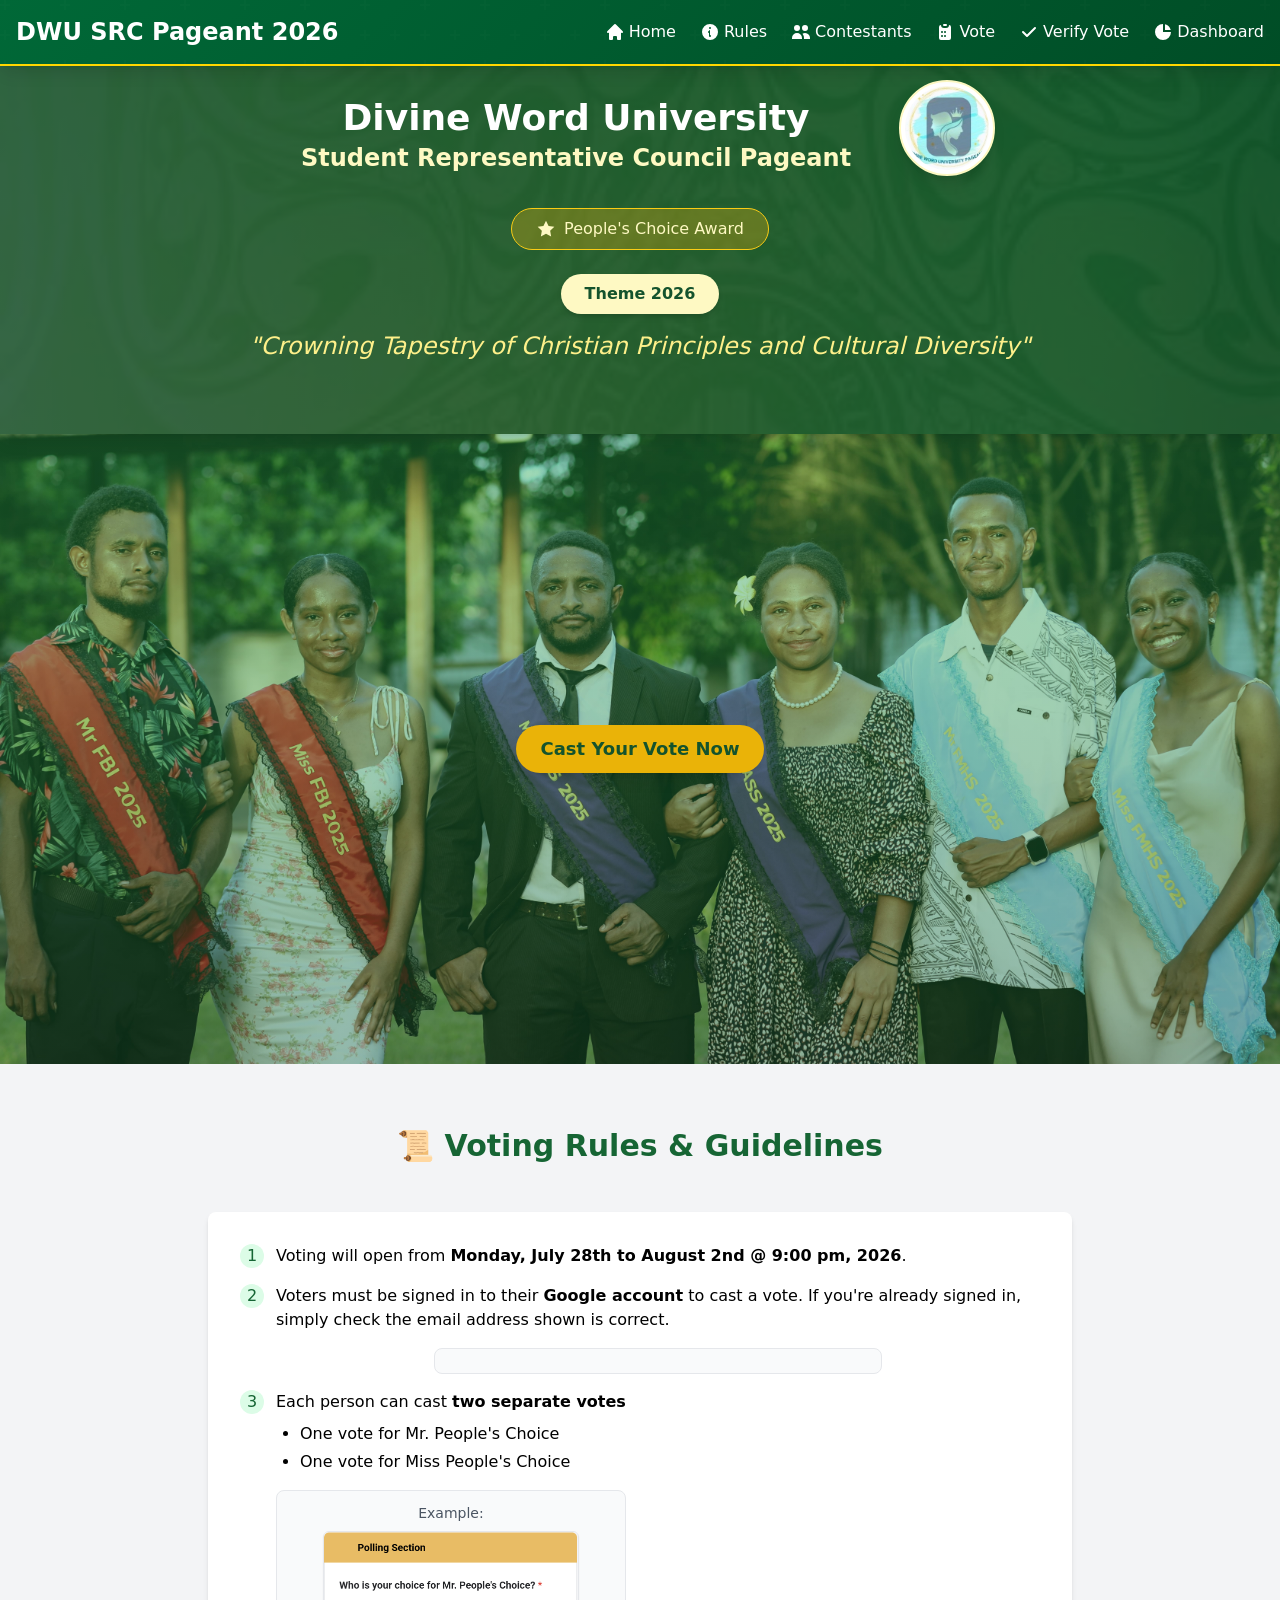
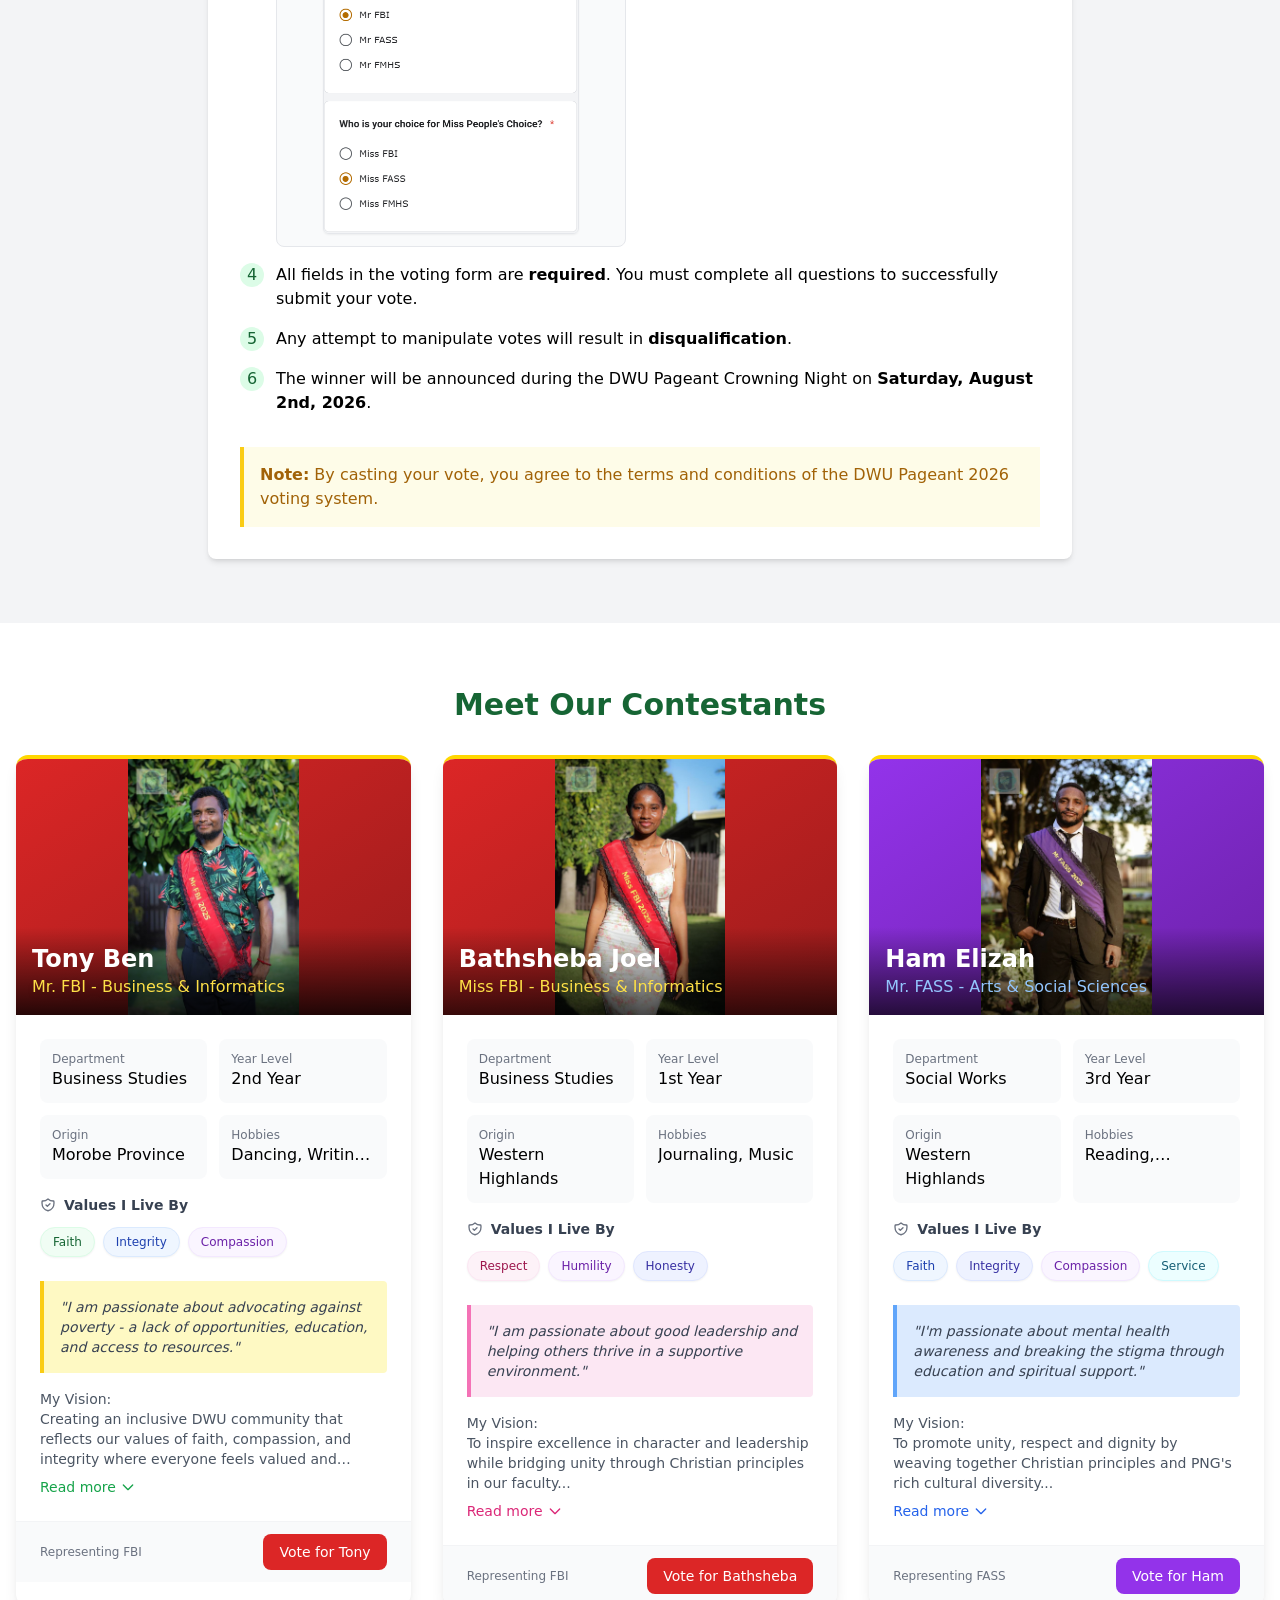
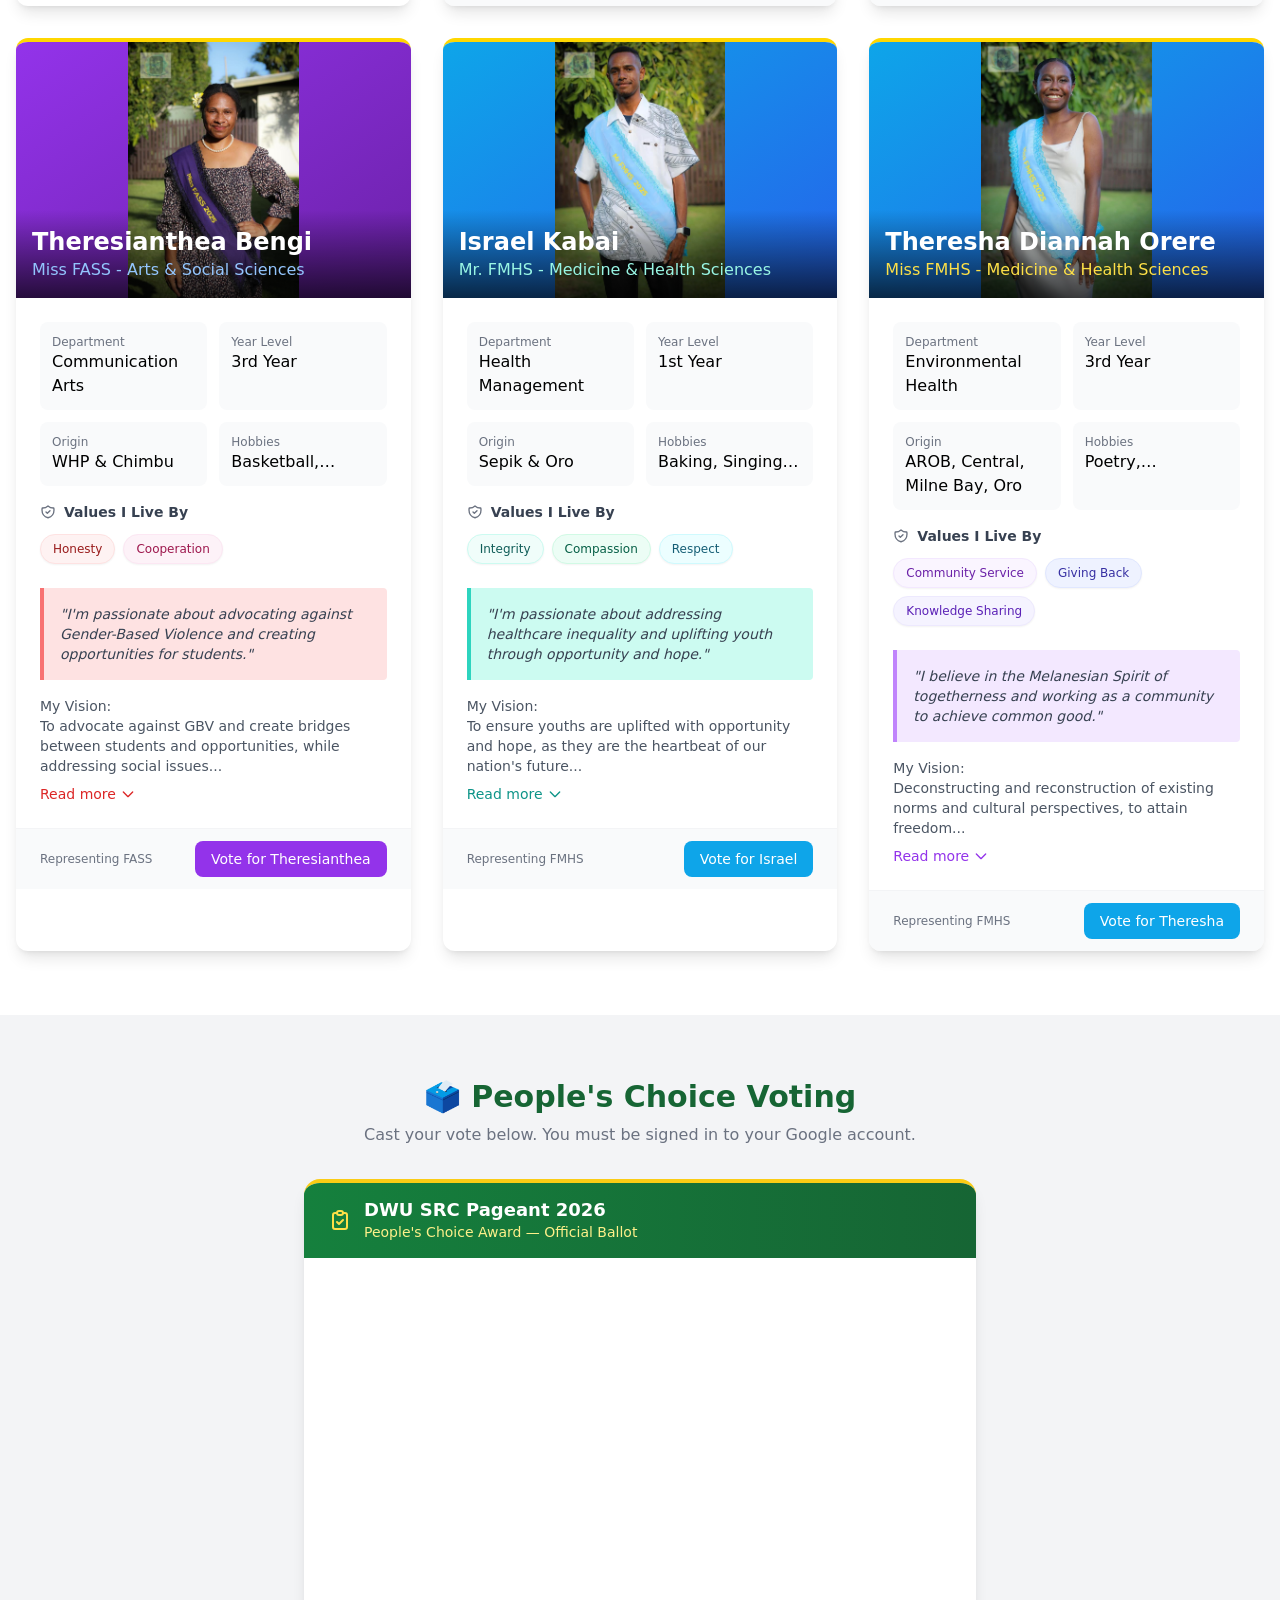
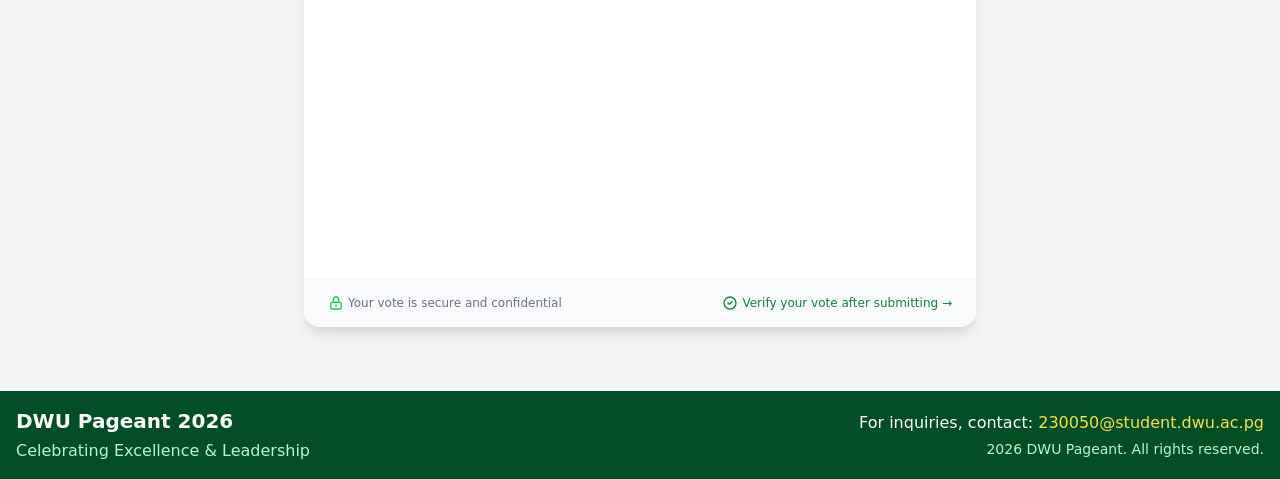
==== commit 94d67246: "Update year references from 2025 to 2026 in index.html for the DWU Pageant" ====
--- a/index.html
+++ b/index.html
@@ -3,7 +3,7 @@
 <head>
     <meta charset="UTF-8">
     <meta name="viewport" content="width=device-width, initial-scale=1.0">
-    <title>DWU Pageant 2025 - People's Choice Voting</title>
+    <title>DWU Pageant 2026 - People's Choice Voting</title>
     <script src="./css/style.css"></script>
 
     <style>
@@ -118,7 +118,7 @@
     <nav class="text-white p-4 fixed w-full z-20 top-0 shadow-lg border-b-2 border-[#FFD700]" style="background: linear-gradient(135deg, #006837 0%, #004d26 100%);">
         <div class="absolute inset-0 opacity-5" style="background-image: url('data:image/svg+xml,%3Csvg width=\'60\' height=\'60\' viewBox=\'0 0 60 60\' xmlns=\'http://www.w3.org/2000/svg\'%3E%3Cg fill=\'%23ffffff\' fill-opacity=\'0.2\' fill-rule=\'evenodd\'%3E%3Cpath d=\'M36 34v-4h-2v4h-4v2h4v4h2v-4h4v-2H36zM6 34v-4H4v4H0v2h4v4h2v-4h4v-2H6zM6 4V0H4v4H0v2h4v4h2V6h4V4H6z\'/%3E%3C/g%3E%3C/svg%3E');"></div>
         <div class="container mx-auto flex justify-between items-center relative">
-            <h1 class="text-2xl font-bold">DWU SRC Pageant 2025</h1>
+            <h1 class="text-2xl font-bold">DWU SRC Pageant 2026</h1>
             <ul class="hidden md:flex space-x-6 text-white">
                 <li>
                     <a href="#home" class="flex items-center hover:text-yellow-300 transition duration-300">
@@ -249,7 +249,7 @@
                     </div>
                     <div class="mb-6 text-center">
                         <span class="inline-flex items-center justify-center bg-yellow-100 text-green-900 px-6 py-2 rounded-full text-sm md:text-base font-semibold shadow-md transform transition-transform hover:scale-105">
-                            Theme 2025
+                            Theme 2026
                         </span>
                         <p class="text-xl md:text-2xl font-medium italic text-yellow-200 mt-4 px-4">
                             "Crowning Tapestry of Christian Principles and Cultural Diversity"
@@ -284,7 +284,7 @@
                 <ul class="space-y-4">
                     <li class="flex items-start">
                         <span class="bg-green-100 text-green-800 rounded-full w-6 h-6 flex items-center justify-center flex-shrink-0 mr-3">1</span>
-                        <span>Voting will open from <strong>Monday, July 28th to August 2nd @ 9:00 pm, 2025</strong>.</span>
+                        <span>Voting will open from <strong>Monday, July 28th to August 2nd @ 9:00 pm, 2026</strong>.</span>
                     </li>
                     <li class="flex items-start">
                         <span class="bg-green-100 text-green-800 rounded-full w-6 h-6 flex items-center justify-center flex-shrink-0 mr-3">2</span>
@@ -318,12 +318,12 @@
                     </li>
                     <li class="flex items-start">
                         <span class="bg-green-100 text-green-800 rounded-full w-6 h-6 flex items-center justify-center flex-shrink-0 mr-3">6</span>
-                        <span>The winner will be announced during the DWU Pageant Crowning Night on <strong>Saturday, August 2nd, 2025</strong>.</span>
+                        <span>The winner will be announced during the DWU Pageant Crowning Night on <strong>Saturday, August 2nd, 2026</strong>.</span>
                     </li>
                 </ul>
                 <div class="mt-8 p-4 bg-yellow-50 border-l-4 border-yellow-400">
                     <p class="text-yellow-700">
-                        <strong>Note:</strong> By casting your vote, you agree to the terms and conditions of the DWU Pageant 2025 voting system.
+                        <strong>Note:</strong> By casting your vote, you agree to the terms and conditions of the DWU Pageant 2026 voting system.
                     </p>
                 </div>
             </div>
@@ -685,7 +685,7 @@
                         <path stroke-linecap="round" stroke-linejoin="round" d="M9 5H7a2 2 0 00-2 2v12a2 2 0 002 2h10a2 2 0 002-2V7a2 2 0 00-2-2h-2M9 5a2 2 0 002 2h2a2 2 0 002-2M9 5a2 2 0 012-2h2a2 2 0 012 2m-6 9l2 2 4-4"/>
                     </svg>
                     <div>
-                        <h3 class="text-white font-bold text-lg leading-tight">DWU SRC Pageant 2025</h3>
+                        <h3 class="text-white font-bold text-lg leading-tight">DWU SRC Pageant 2026</h3>
                         <p class="text-yellow-200 text-sm">People's Choice Award — Official Ballot</p>
                     </div>
                 </div>
@@ -729,12 +729,12 @@
         <div class="container mx-auto px-4">
             <div class="flex flex-col md:flex-row justify-between items-center">
                 <div class="mb-4 md:mb-0">
-                    <h3 class="text-xl font-bold">DWU Pageant 2025</h3>
+                    <h3 class="text-xl font-bold">DWU Pageant 2026</h3>
                     <p class="text-green-200 mt-1">Celebrating Excellence & Leadership</p>
                 </div>
                 <div class="text-center md:text-right">
                     <p>For inquiries, contact: <a href="mailto:230050@student.dwu.ac.pg" class="text-yellow-300 hover:underline">230050@student.dwu.ac.pg</a></p>
-                    <p class="mt-1 text-green-200 text-sm"> 2025 DWU Pageant. All rights reserved.</p>
+                    <p class="mt-1 text-green-200 text-sm"> 2026 DWU Pageant. All rights reserved.</p>
                 </div>
             </div>
         </div>
@@ -813,6 +813,5 @@
     <style>
         html { scroll-behavior: smooth; }
     </style>
-
-    <!-- Footer -->
-    <footer class="bg-green-800 text-whit+</body>
+</html>
